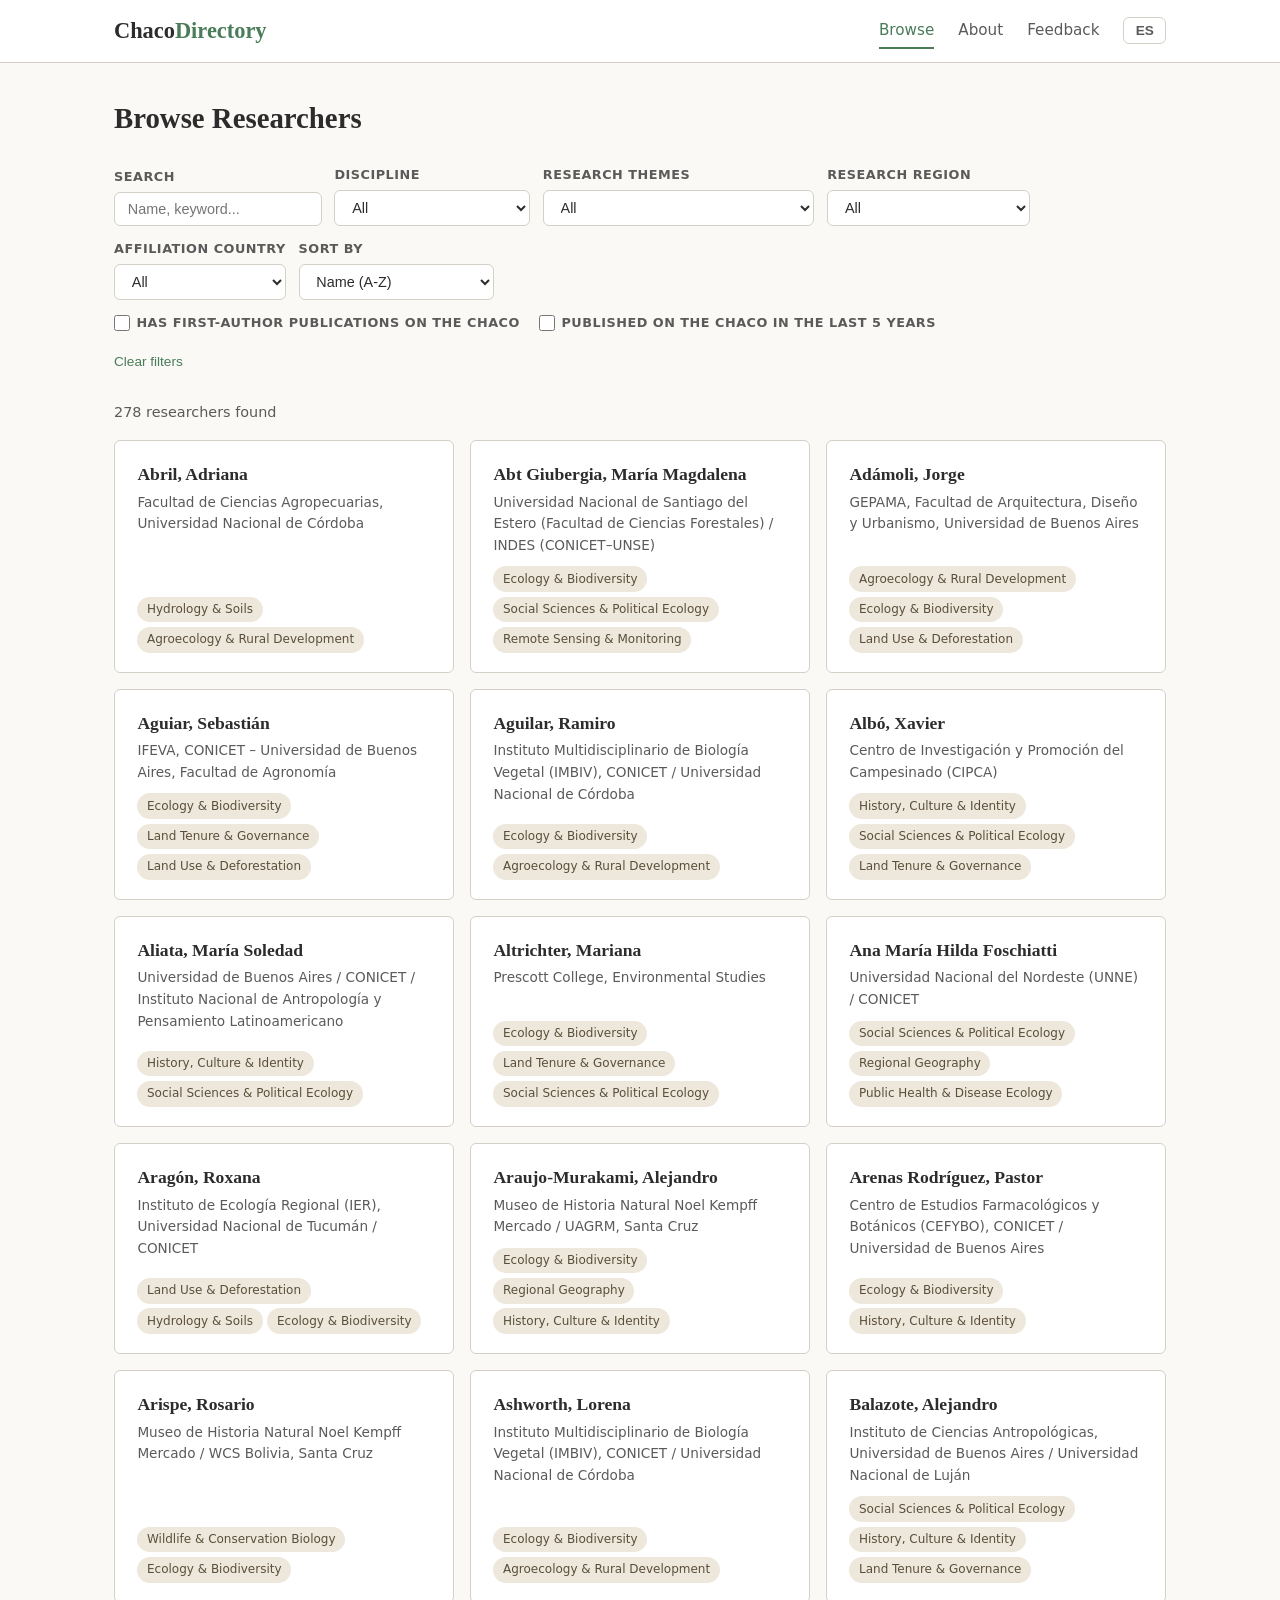
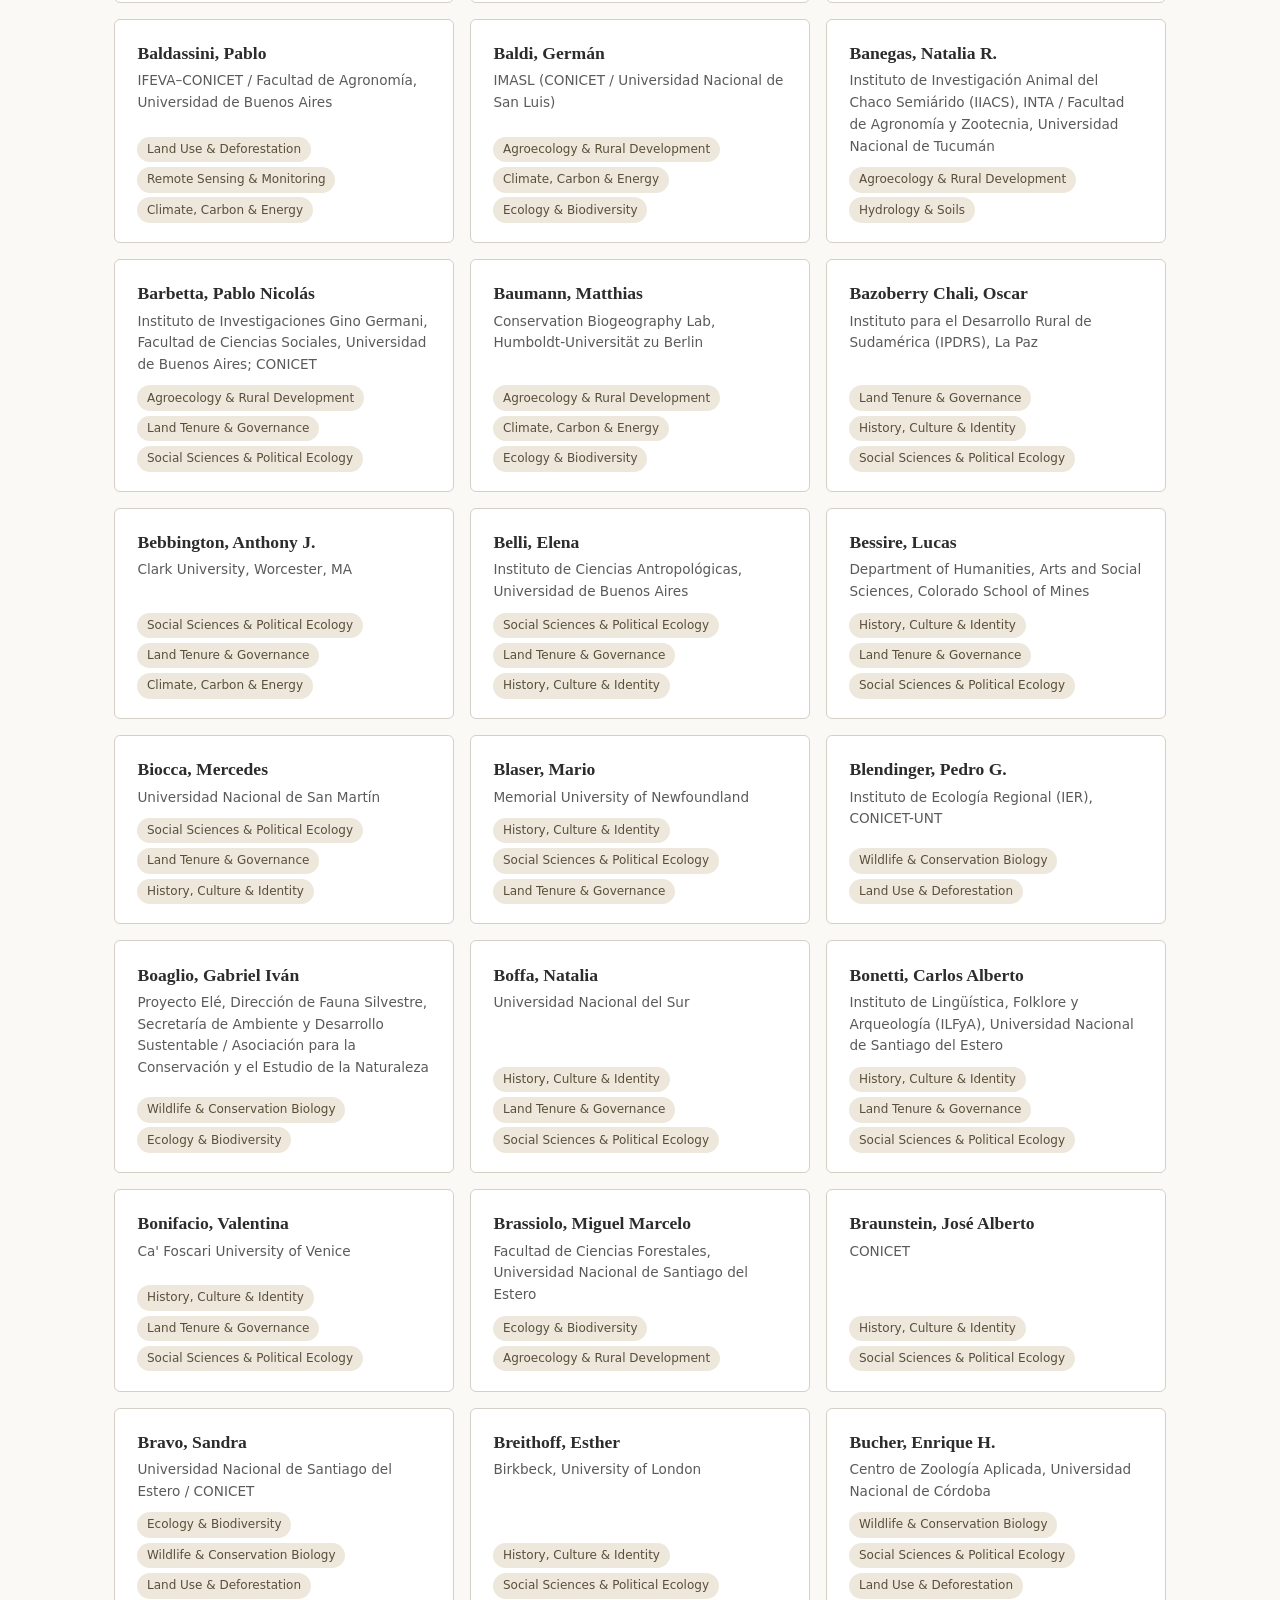
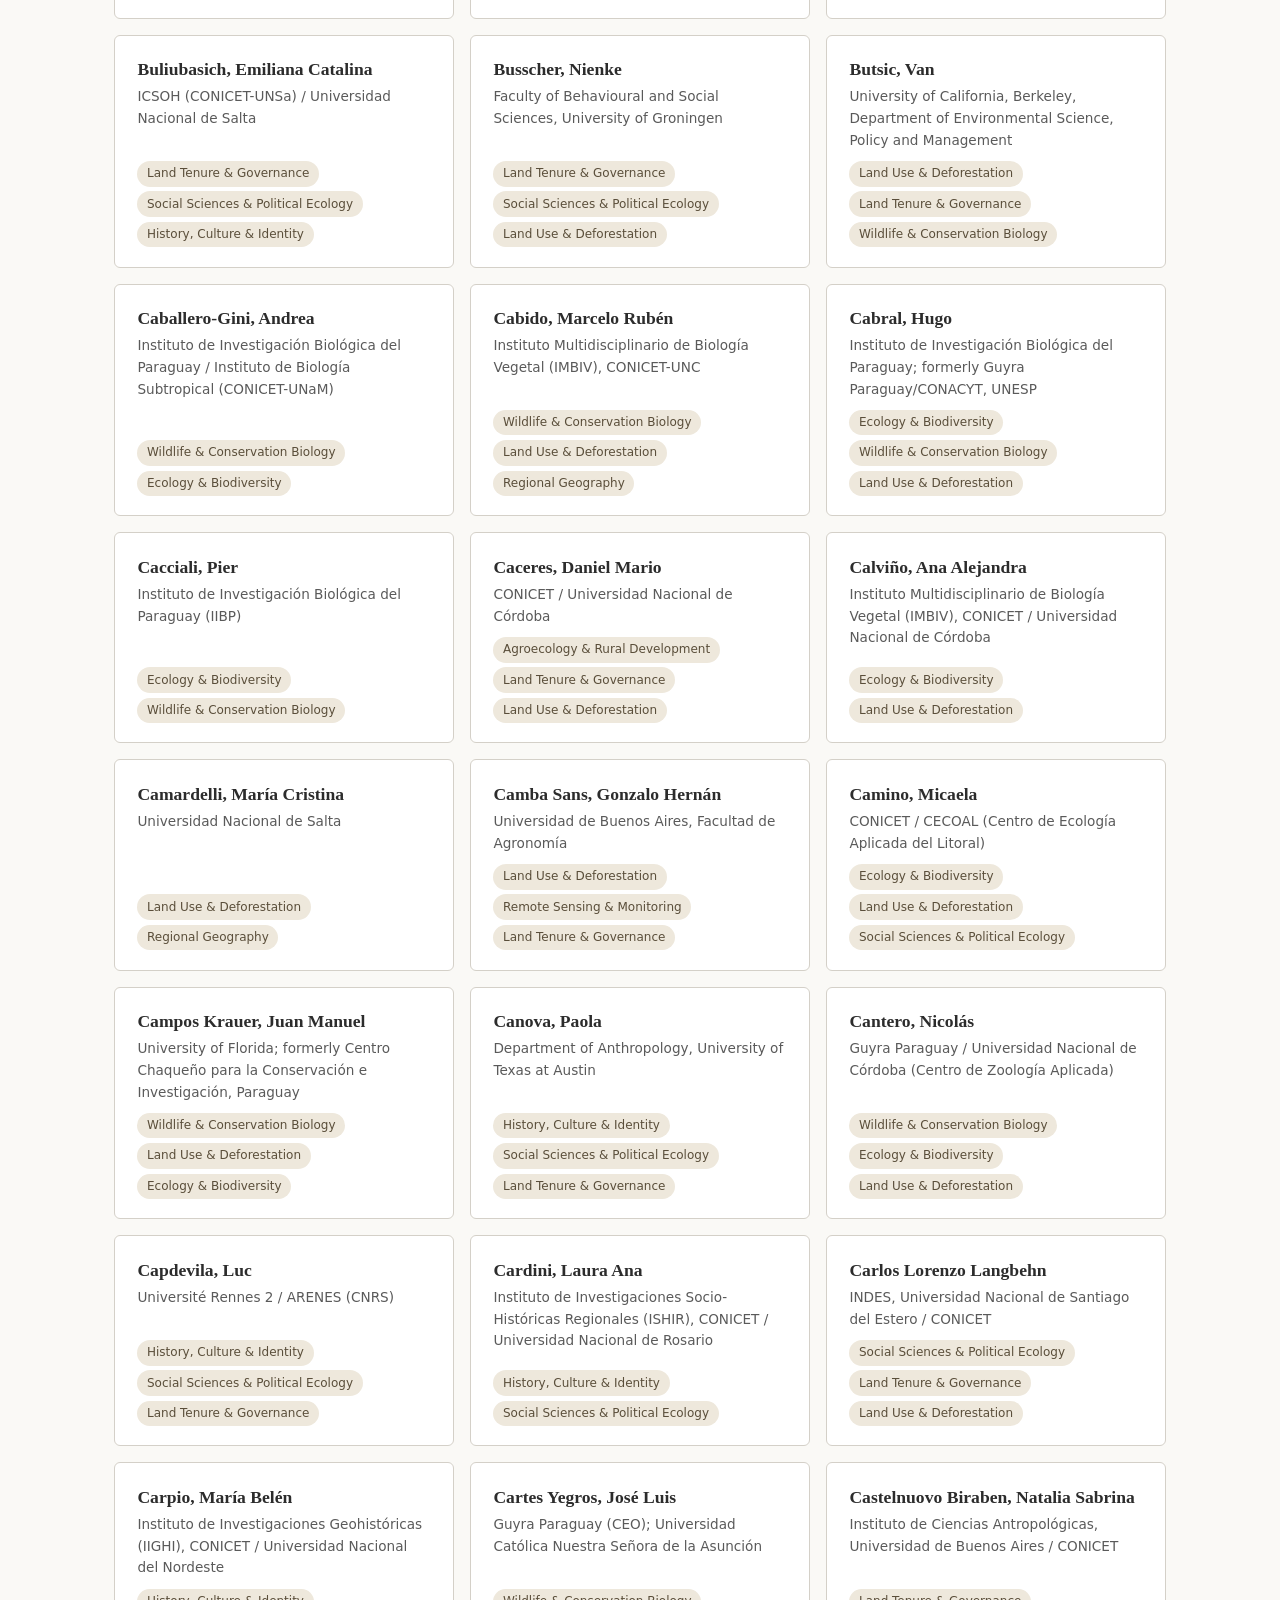
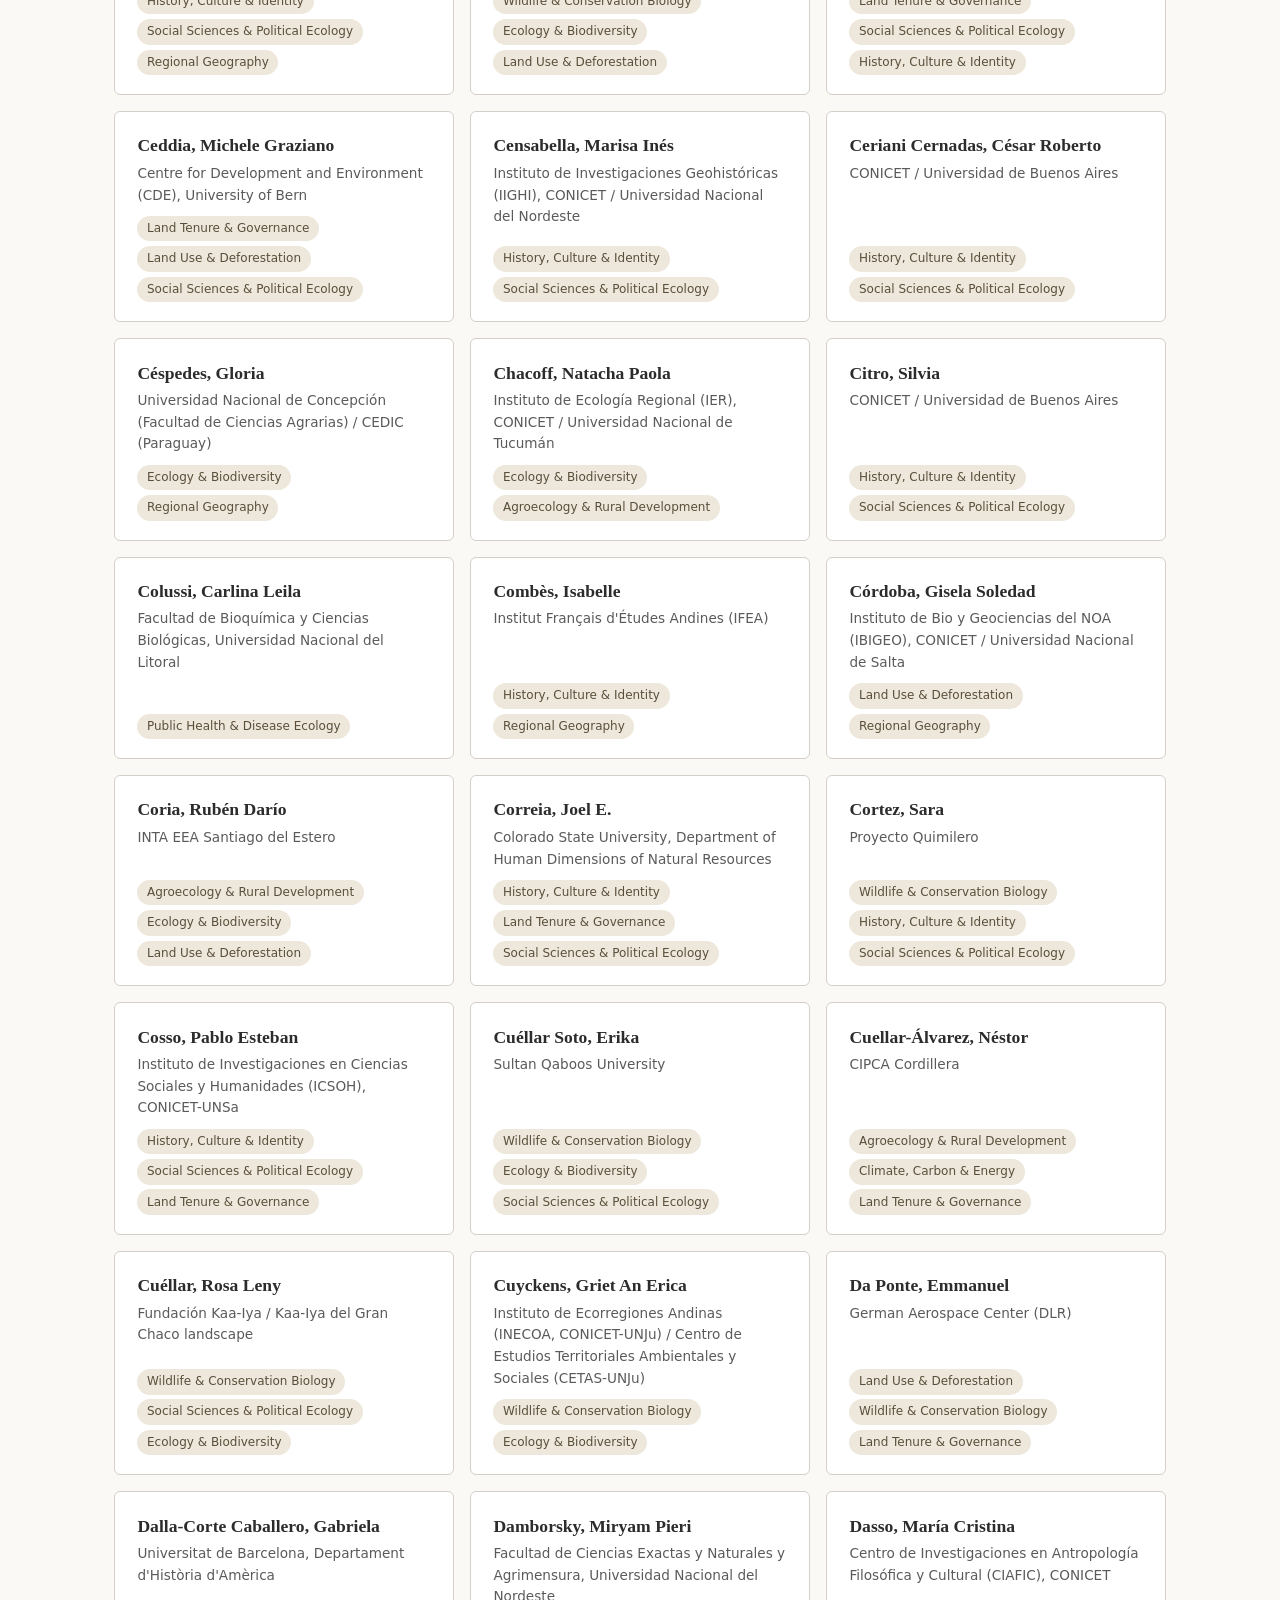
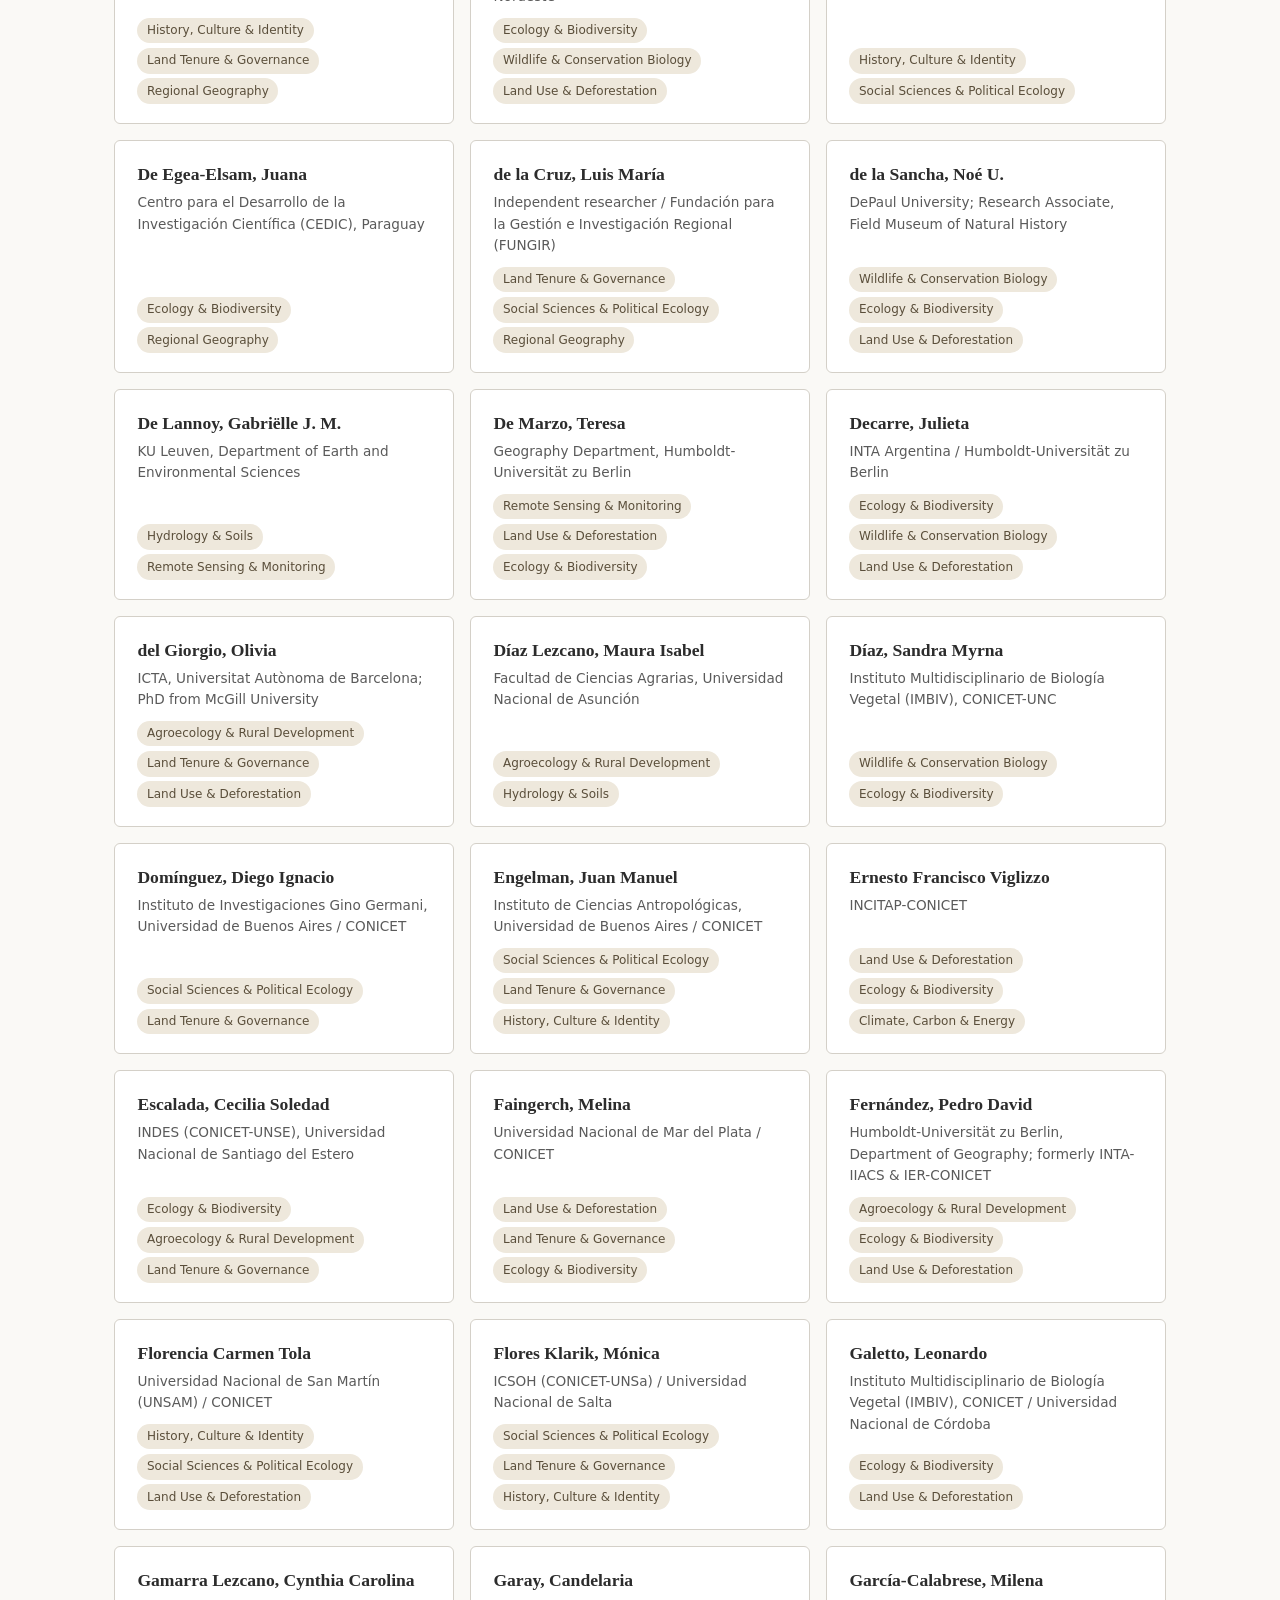
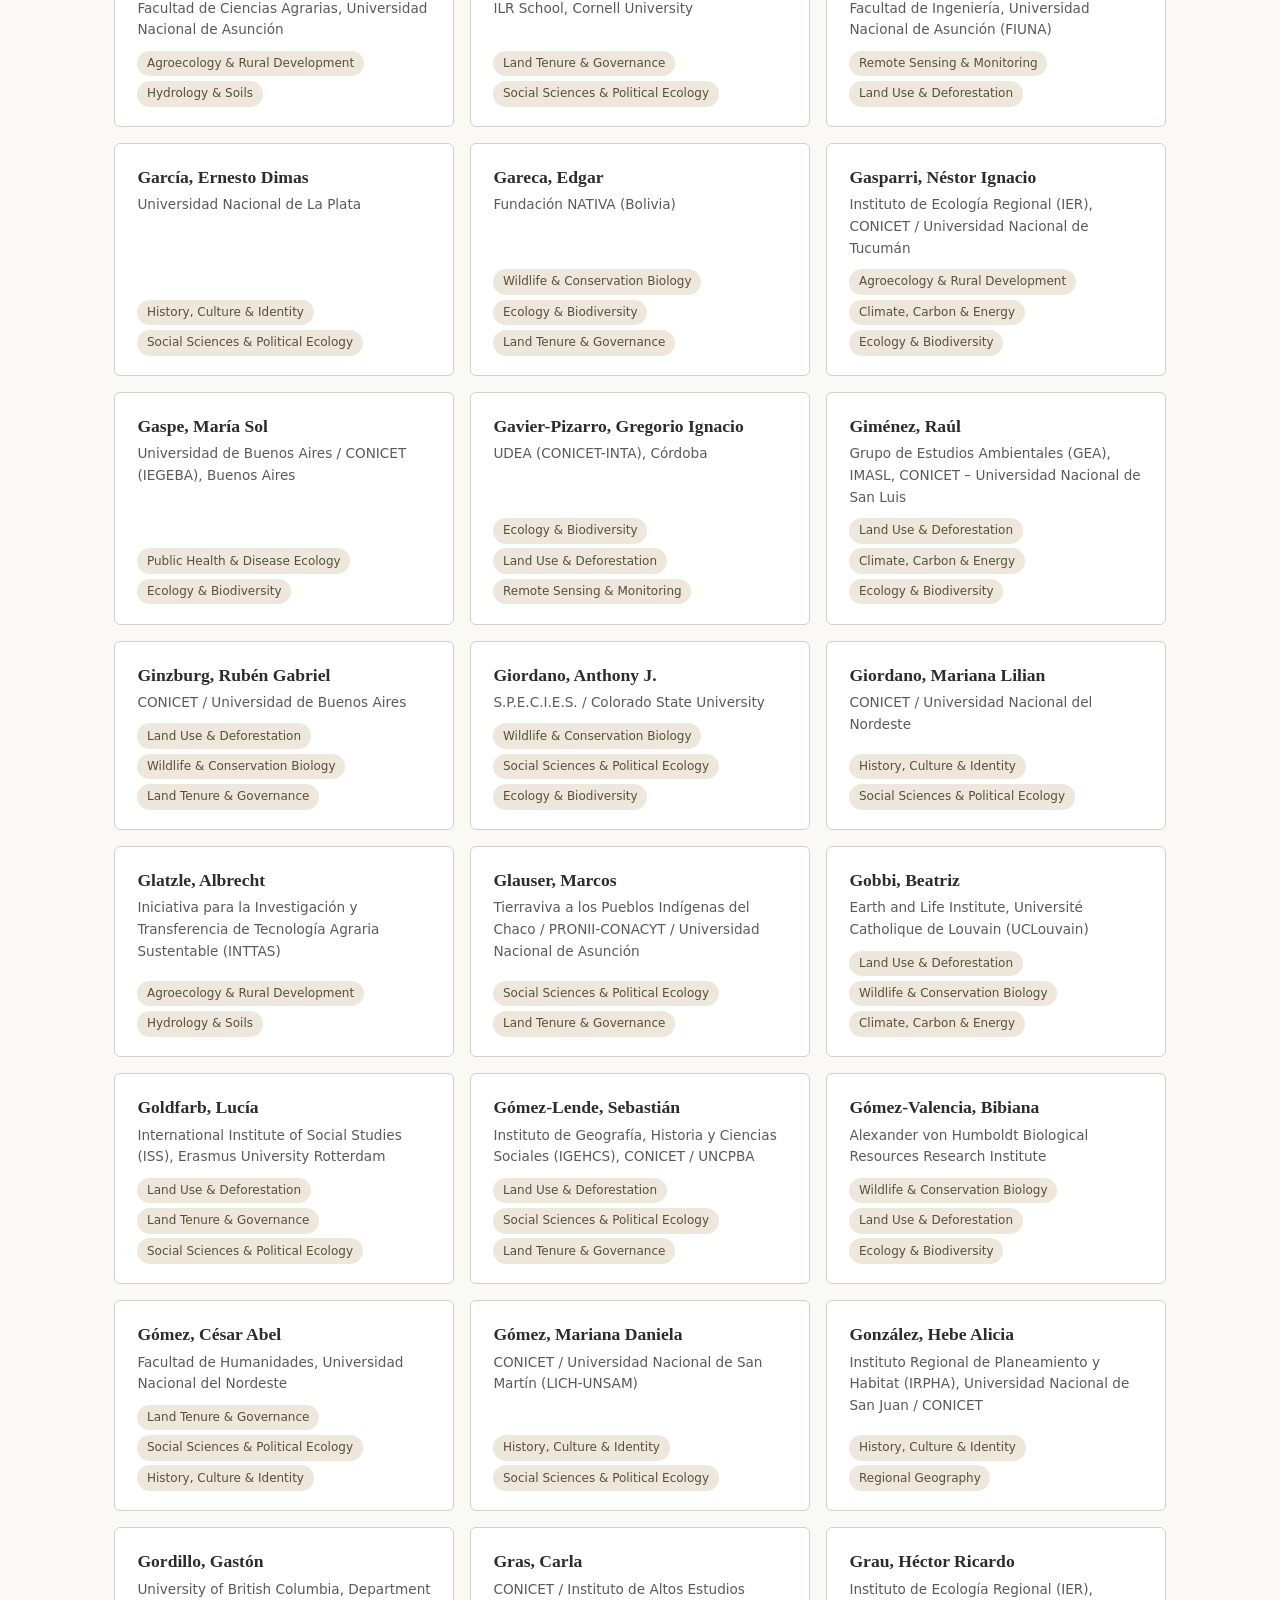
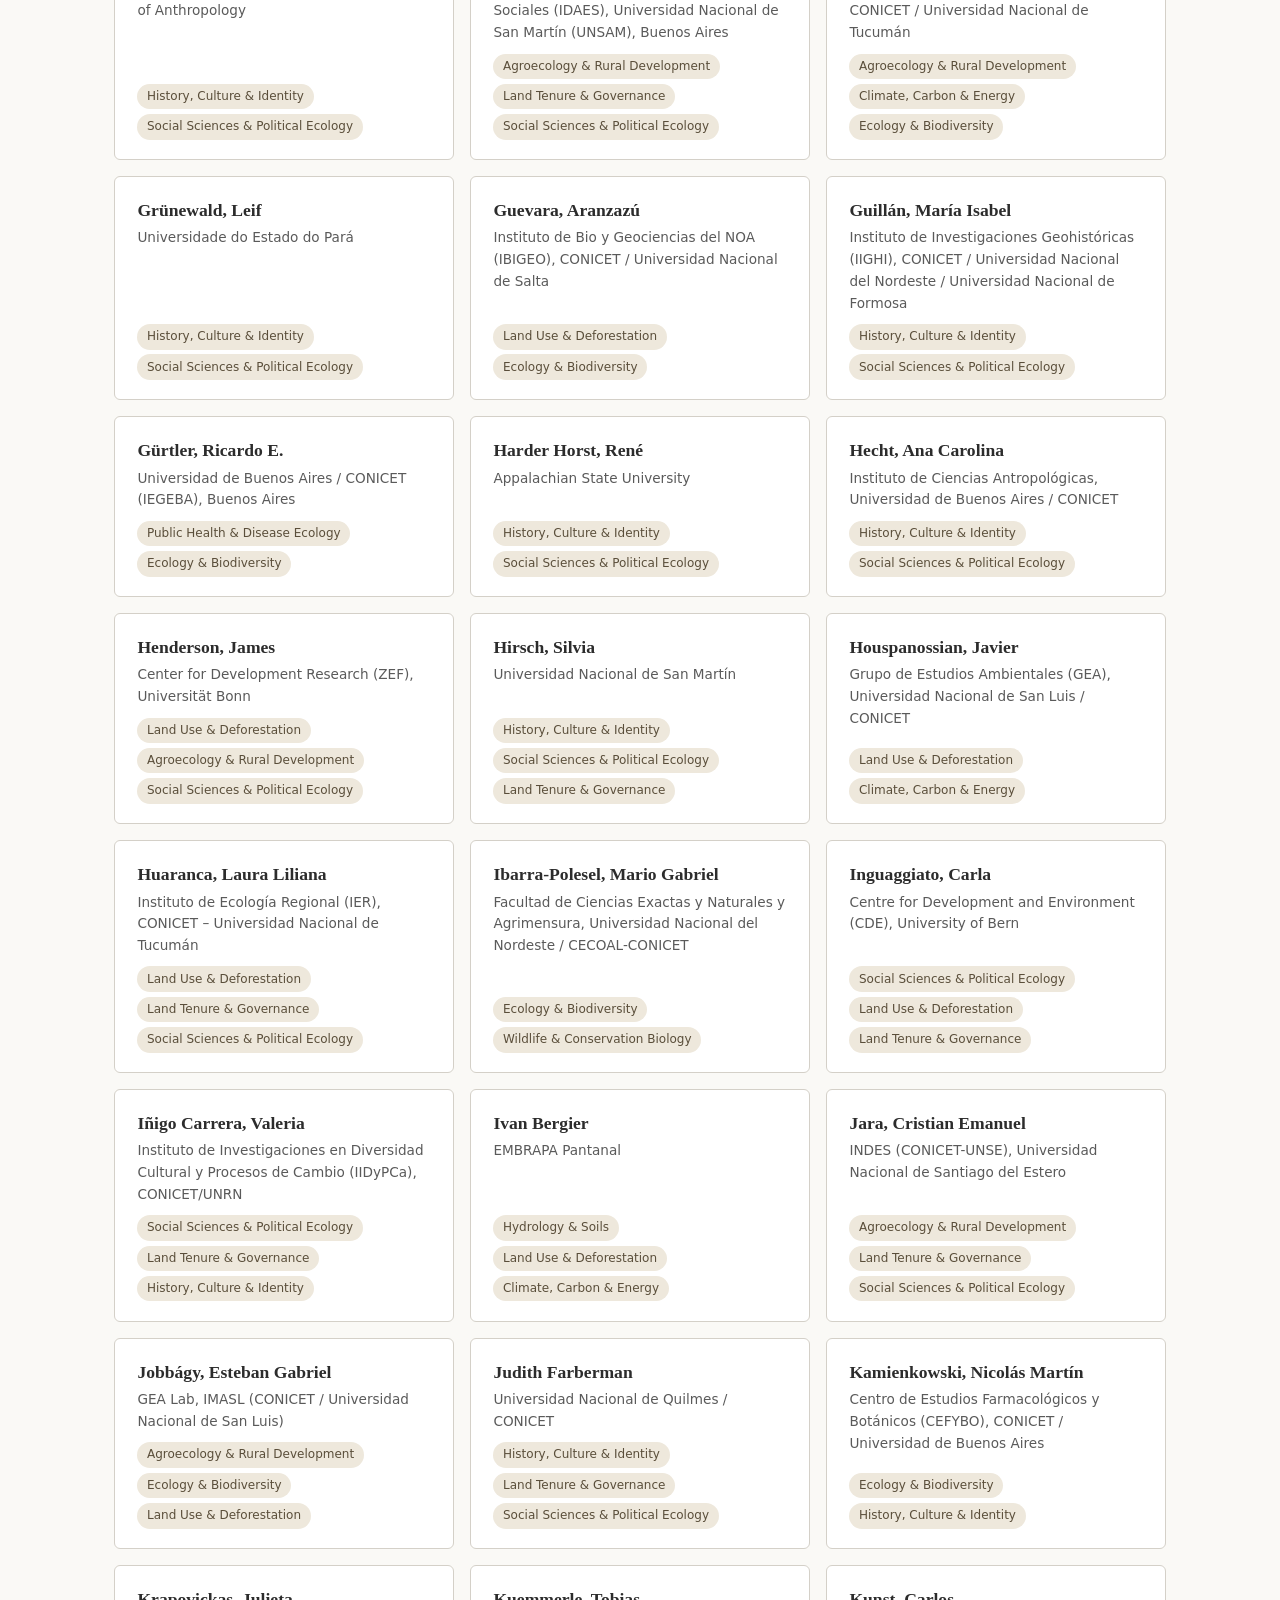
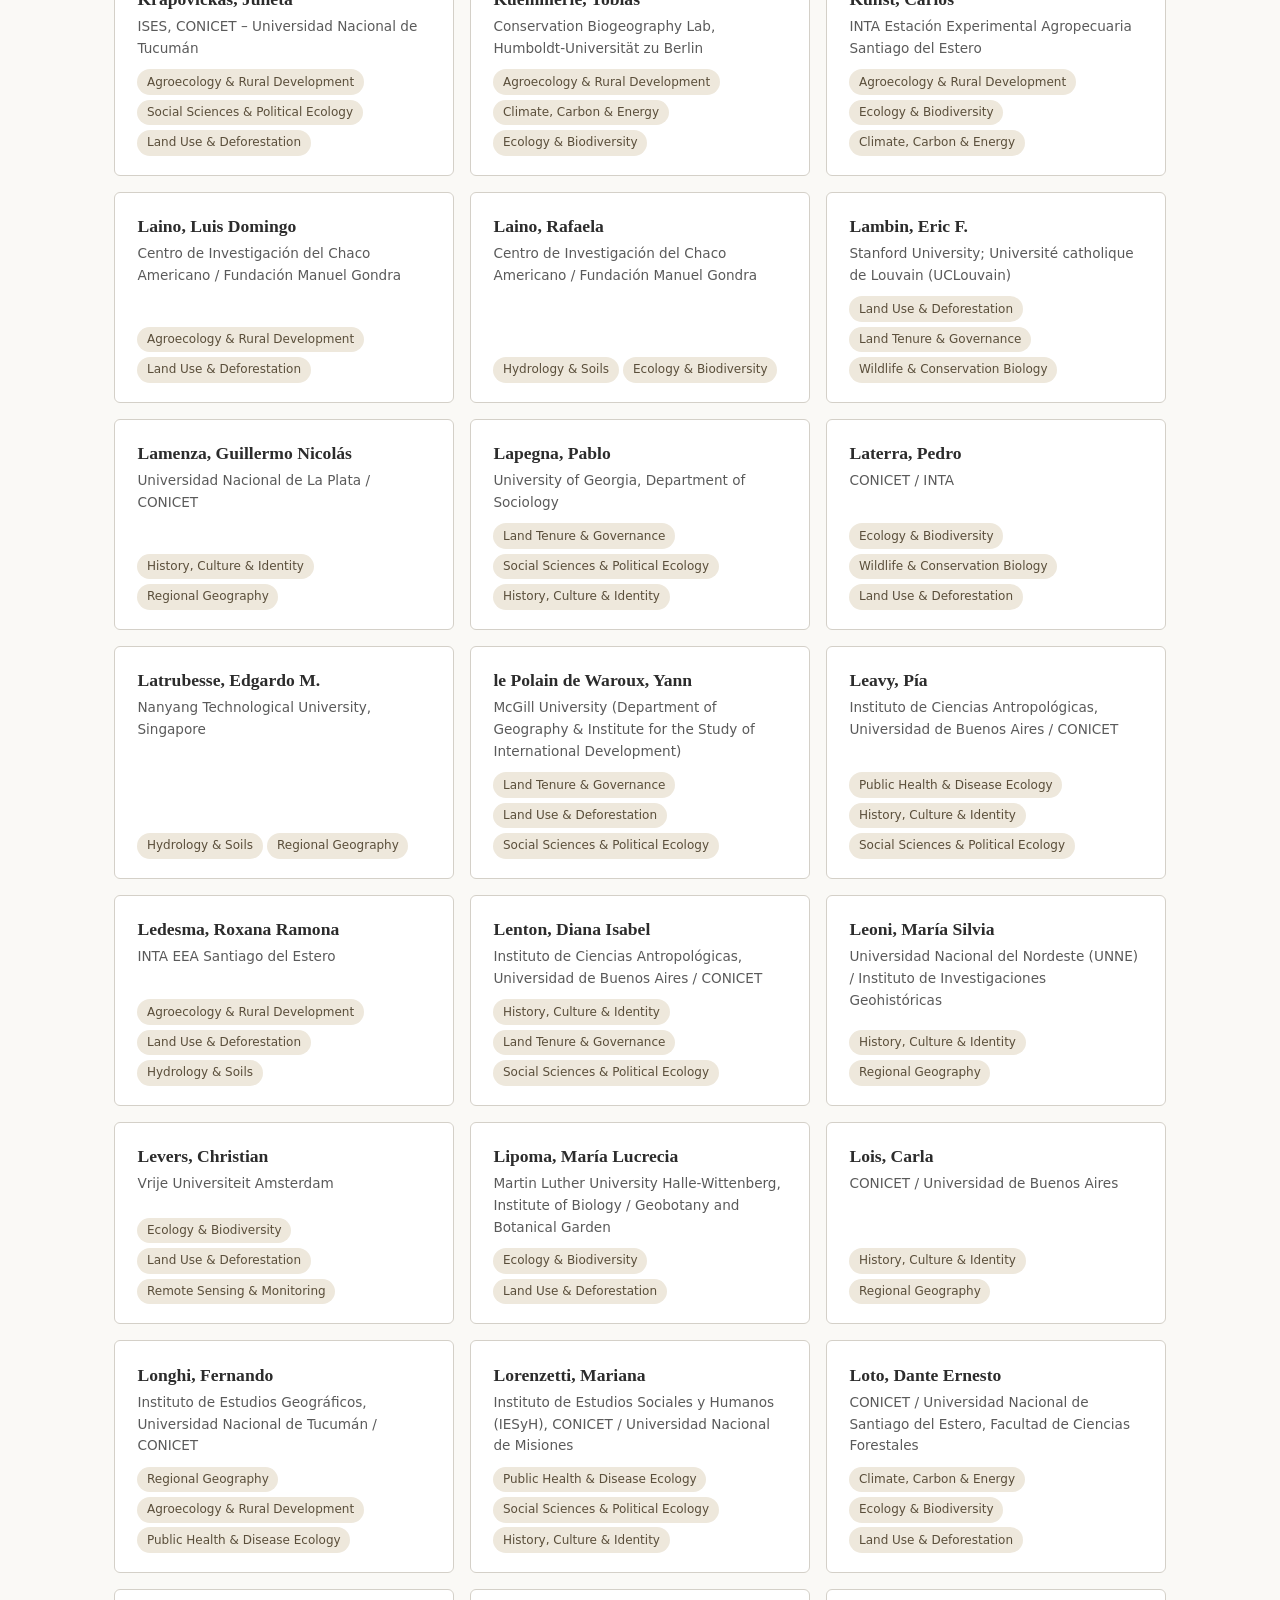
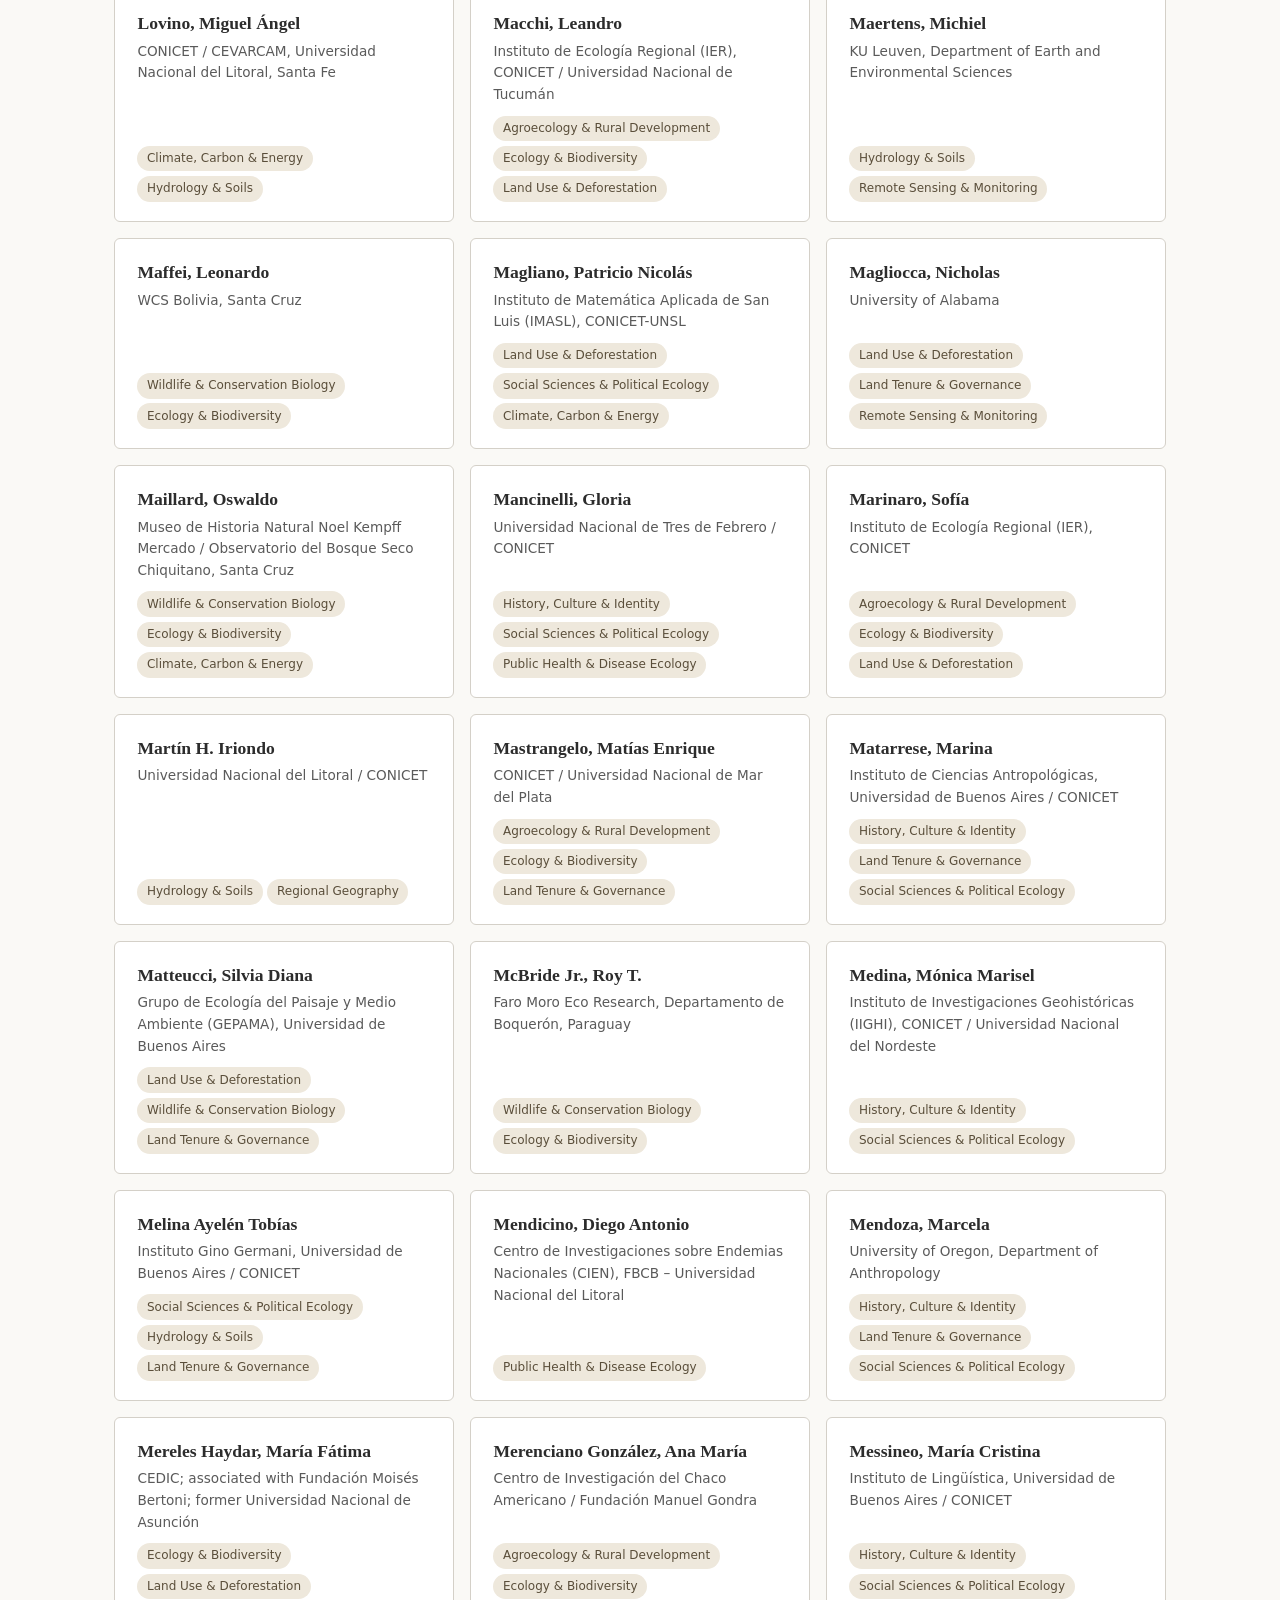
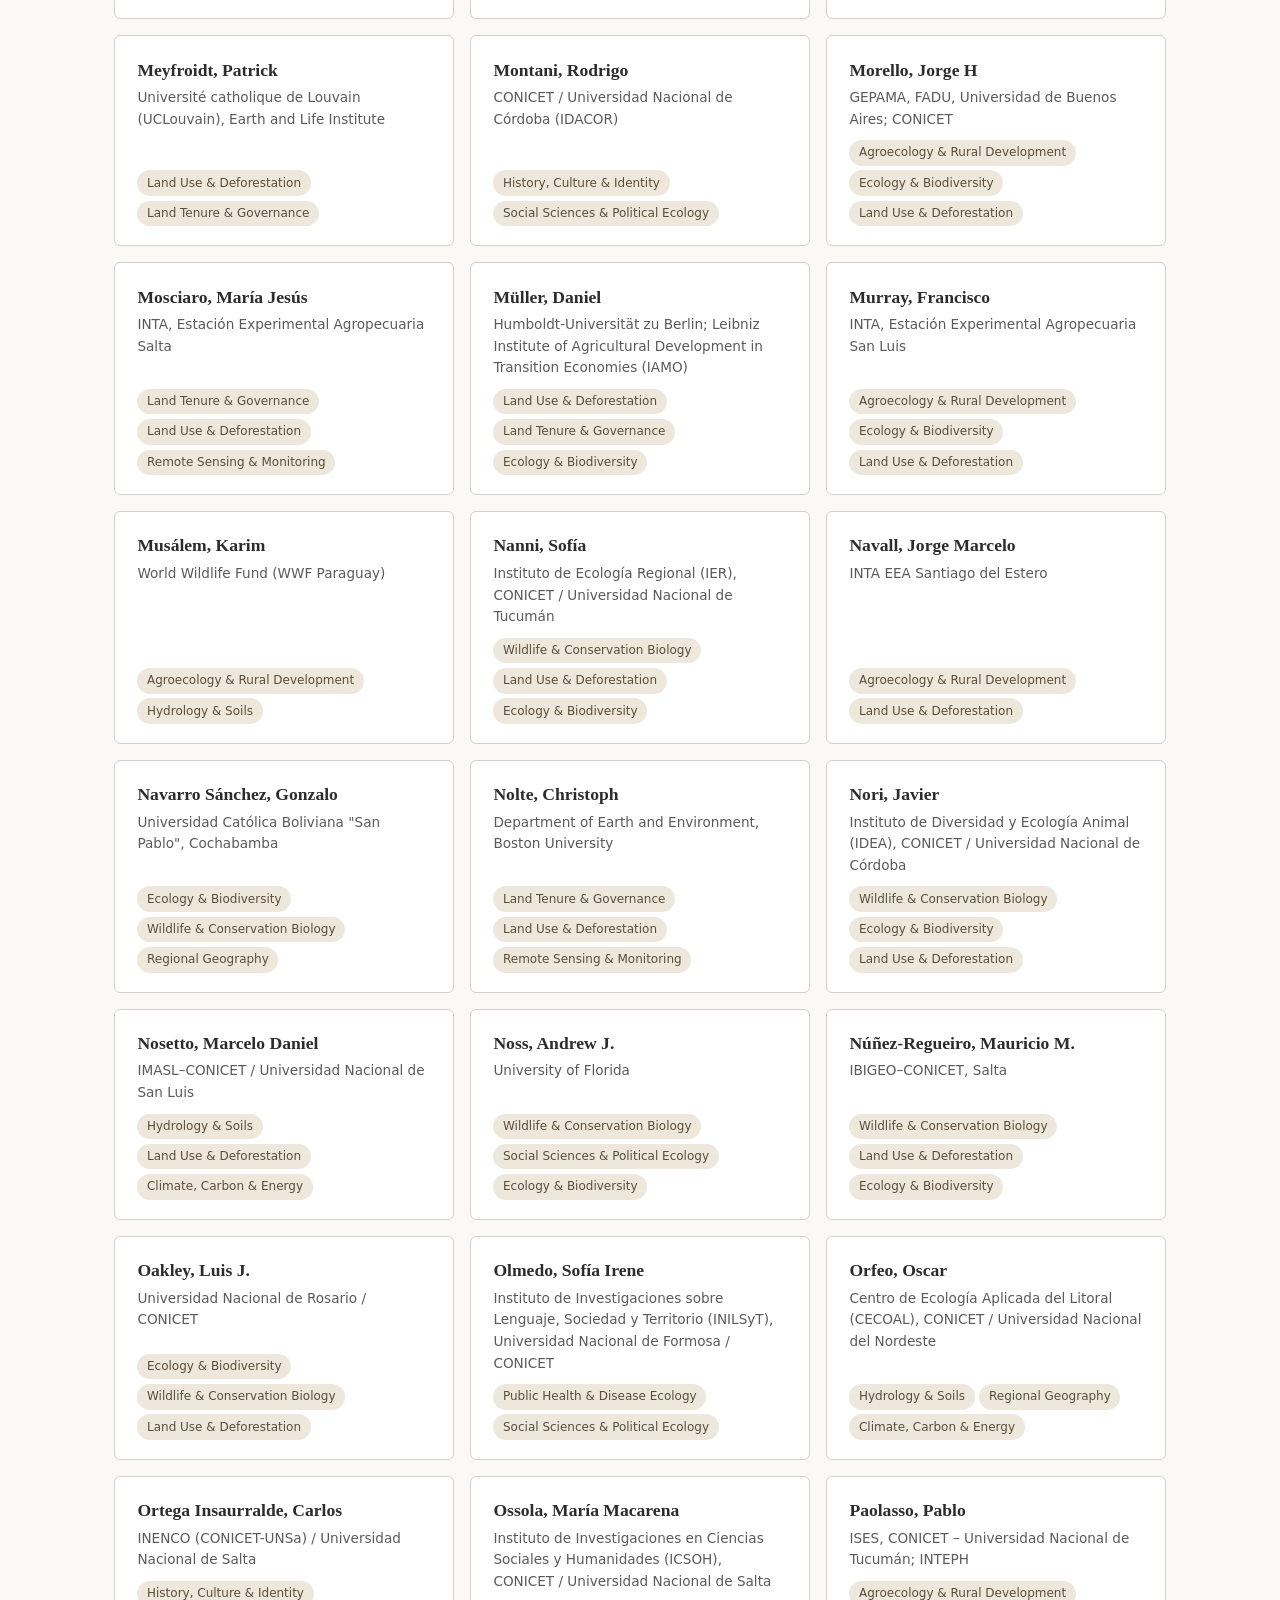
==== site/browse.html @ e44afb0e "Set up ChacoDirectory site and GitHub Pages deployment" ====
<!DOCTYPE html>
<html lang="en">
<head>
  <meta charset="UTF-8">
  <meta name="viewport" content="width=device-width, initial-scale=1.0">
  <title>Browse Researchers — Chaco Researcher Directory</title>
  <link rel="stylesheet" href="css/style.css">
</head>
<body>

  <header class="site-header">
    <div class="header-inner">
      <a href="index.html" class="site-logo">Chaco<span>Directory</span></a>
      <button class="nav-toggle" aria-label="Toggle navigation">&#9776;</button>
      <nav class="main-nav">
        <a href="browse.html" class="active" data-i18n="nav.browse">Browse</a>
        <a href="about.html" data-i18n="nav.about">About</a>
        <a href="submit.html" data-i18n="nav.submit">Feedback</a>
        <button class="lang-toggle">ES</button>
      </nav>
    </div>
  </header>

  <main class="main-content">
    <div class="browse-header">
      <h1 data-i18n="browse.title">Browse Researchers</h1>
    </div>

    <div class="filters" id="filters">
      <div class="filter-group">
        <label>Search</label>
        <div class="search-wrapper">
          <input type="text" id="filter-search" placeholder="Name, keyword..." autocomplete="off">
          <div class="autocomplete-list" id="autocomplete-list" style="display:none;"></div>
        </div>
      </div>
      <div class="filter-group">
        <label data-i18n="browse.filter_discipline">Discipline</label>
        <select id="filter-discipline">
          <option value="" data-i18n="browse.filter_all">All</option>
        </select>
      </div>
      <div class="filter-group">
        <label data-i18n="browse.filter_theme">Research Themes</label>
        <select id="filter-theme">
          <option value="" data-i18n="browse.filter_all">All</option>
        </select>
      </div>
      <div class="filter-group">
        <label data-i18n="browse.filter_geo">Research Region</label>
        <select id="filter-geo">
          <option value="" data-i18n="browse.filter_all">All</option>
        </select>
      </div>
      <div class="filter-group">
        <label data-i18n="browse.filter_affiliation_country">Affiliation Country</label>
        <select id="filter-affiliation-country">
          <option value="" data-i18n="browse.filter_all">All</option>
        </select>
      </div>
      <div class="filter-group">
        <label data-i18n="browse.sort">Sort by</label>
        <select id="sort-by">
          <option value="alpha" data-i18n="browse.sort_alpha">Name (A-Z)</option>
          <option value="recent" data-i18n="browse.sort_recent">Most recent publication</option>
          <option value="pubs" data-i18n="browse.sort_pubs">Number of publications</option>
        </select>
      </div>
      <div class="filter-group filter-checkboxes">
        <label class="checkbox-label">
          <input type="checkbox" id="filter-first-author">
          <span data-i18n="browse.filter_first_author">Has first-author publications on the Chaco</span>
        </label>
        <label class="checkbox-label">
          <input type="checkbox" id="filter-recent">
          <span data-i18n="browse.filter_recent">Published on the Chaco in the last 5 years</span>
        </label>
      </div>
      <button class="clear-filters" id="clear-filters" data-i18n="browse.clear">Clear filters</button>
    </div>

    <div class="results-count" id="results-count"></div>

    <div class="researcher-grid" id="researcher-grid"></div>

    <div class="no-results" id="no-results" style="display:none;">
      <h3 data-i18n="browse.no_results_title">No researchers found</h3>
      <p data-i18n="browse.no_results_text">Try adjusting your search or filters.</p>
    </div>
  </main>

  <footer class="site-footer">
    <p data-i18n="footer.text">Chaco Researcher Directory — A research discovery tool for the Gran Chaco</p>
  </footer>

  <script src="js/i18n.js"></script>
  <script src="js/data.js"></script>
  <script src="js/app.js"></script>
  <script>
    let currentFilters = { search: '', discipline: '', theme: '', geoFocus: '', affiliationCountry: '', firstAuthor: false, recent: false };

    const geoGroupLabels = {
      en: { countries: '── Countries ──', crossborder: '── Cross-border ──', argentina: '── Argentina ──', bolivia: '── Bolivia ──', paraguay: '── Paraguay ──' },
      es: { countries: '── Países ──', crossborder: '── Transfronterizo ──', argentina: '── Argentina ──', bolivia: '── Bolivia ──', paraguay: '── Paraguay ──' }
    };

    async function initBrowse() {
      await ChacoData.load();

      // Populate discipline dropdown
      const discSelect = document.getElementById('filter-discipline');
      const disciplines = new Set();
      ChacoData.getAll().forEach(r => {
        if (r.disciplines) r.disciplines.forEach(d => disciplines.add(d));
      });
      Array.from(disciplines).sort().forEach(d => {
        const opt = document.createElement('option');
        opt.value = d;
        opt.textContent = I18n.tDiscipline(d);
        discSelect.appendChild(opt);
      });

      // Populate theme dropdown from broad themes
      const themeSelect = document.getElementById('filter-theme');
      ChacoData.getAllThemes().forEach(theme => {
        const opt = document.createElement('option');
        opt.value = theme;
        opt.textContent = I18n.tTheme(theme);
        themeSelect.appendChild(opt);
      });

      // Populate geographic focus dropdown
      const geoSelect = document.getElementById('filter-geo');
      const gl = geoGroupLabels[I18n.getLang()] || geoGroupLabels.en;
      const geoGroups = [
        { label: gl.countries, items: ['Argentina', 'Bolivia', 'Brazil', 'Paraguay'] },
        { label: gl.crossborder, items: ['Gran Chaco', 'Dry Chaco', 'Humid Chaco', 'Central Chaco', 'Pilcomayo'] },
        { label: gl.argentina, items: ['Argentine Chaco', 'Argentine Dry Chaco', 'Semi-arid Chaco', 'Chaco province', 'Chaco Salteño', 'Chaco Serrano', 'Córdoba', 'Formosa', 'Jujuy', 'Salta', 'San Luis', 'Santiago del Estero', 'Tucumán'] },
        { label: gl.bolivia, items: ['Bolivian Chaco', 'Kaa-Iya del Gran Chaco'] },
        { label: gl.paraguay, items: ['Paraguayan Dry Chaco', 'Alto Paraguay', 'Boquerón', 'Presidente Hayes'] },
      ];
      geoGroups.forEach(group => {
        const sep = document.createElement('option');
        sep.disabled = true;
        sep.textContent = group.label;
        geoSelect.appendChild(sep);
        group.items.forEach(item => {
          const opt = document.createElement('option');
          opt.value = item;
          opt.textContent = I18n.tGeo(item);
          geoSelect.appendChild(opt);
        });
      });

      // Populate affiliation country dropdown from actual dataset countries
      const affSelect = document.getElementById('filter-affiliation-country');
      const preferredAffCountries = [
        'Argentina', 'Bolivia', 'Brazil', 'Paraguay',
        'Belgium', 'Canada', 'France', 'Germany', 'Italy',
        'Netherlands', 'Norway', 'Oman', 'Spain', 'Switzerland', 'United States'
      ];
      const dataCountries = new Set(
        ChacoData.getAll()
          .map(r => (r.country || '').trim())
          .filter(Boolean)
      );
      const affCountries = [
        ...preferredAffCountries.filter(c => dataCountries.has(c)),
        ...Array.from(dataCountries)
          .filter(c => !preferredAffCountries.includes(c))
          .sort((a, b) => a.localeCompare(b))
      ];
      affCountries.forEach(c => {
        const opt = document.createElement('option');
        opt.value = c;
        opt.textContent = I18n.tCountry(c);
        affSelect.appendChild(opt);
      });

      // Check URL params
      const params = new URLSearchParams(window.location.search);
      if (params.get('search')) {
        currentFilters.search = params.get('search');
        document.getElementById('filter-search').value = currentFilters.search;
      }
      if (params.get('theme')) {
        currentFilters.theme = params.get('theme');
        document.getElementById('filter-theme').value = currentFilters.theme;
      }
      if (params.get('geo')) {
        currentFilters.geoFocus = params.get('geo');
        document.getElementById('filter-geo').value = currentFilters.geoFocus;
      }
      if (params.get('affCountry')) {
        currentFilters.affiliationCountry = params.get('affCountry');
        document.getElementById('filter-affiliation-country').value = currentFilters.affiliationCountry;
      }

      renderResults();
      I18n.applyToDOM();
    }

    function renderResults() {
      let results = ChacoData.filter(currentFilters);

      // Discipline filter
      if (currentFilters.discipline) {
        const disc = currentFilters.discipline;
        results = results.filter(r => r.disciplines && r.disciplines.includes(disc));
      }

      // Checkbox filters (applied after main filters)
      if (currentFilters.firstAuthor) {
        results = results.filter(r =>
          r.publications && r.publications.some(p => p.is_first_author)
        );
      }
      if (currentFilters.recent) {
        const cutoff = new Date().getFullYear() - 5;
        results = results.filter(r =>
          r.publications && r.publications.some(p => parseInt(p.year) >= cutoff)
        );
      }

      const sortBy = document.getElementById('sort-by').value;

      // Sort results
      if (sortBy === 'alpha') {
        results.sort((a, b) => a.name.localeCompare(b.name));
      } else if (sortBy === 'recent') {
        results.sort((a, b) => {
          const maxYear = r => Math.max(...r.publications.map(p => parseInt(p.year) || 0));
          return maxYear(b) - maxYear(a);
        });
      } else if (sortBy === 'pubs') {
        results.sort((a, b) => b.publications.length - a.publications.length);
      }

      const grid = document.getElementById('researcher-grid');
      const noResults = document.getElementById('no-results');
      const countEl = document.getElementById('results-count');

      grid.innerHTML = '';

      if (results.length === 0) {
        noResults.style.display = 'block';
        countEl.textContent = '';
      } else {
        noResults.style.display = 'none';
        countEl.textContent = I18n.t('browse.results').replace('{n}', results.length);
        results.forEach(r => {
          grid.appendChild(createResearcherCard(r));
        });
      }
    }

    function renderPage() {
      I18n.applyToDOM();
      // Re-translate discipline dropdown
      const discSelect = document.getElementById('filter-discipline');
      Array.from(discSelect.options).forEach(opt => {
        if (opt.value) opt.textContent = I18n.tDiscipline(opt.value);
      });
      // Re-translate theme dropdown
      const themeSelect = document.getElementById('filter-theme');
      Array.from(themeSelect.options).forEach(opt => {
        if (opt.value) opt.textContent = I18n.tTheme(opt.value);
      });
      // Re-translate geo dropdown (items and group labels)
      const geoSelect = document.getElementById('filter-geo');
      const glr = (geoGroupLabels[I18n.getLang()] || geoGroupLabels.en);
      const groupLabelMap = { '── Countries ──': glr.countries, '── Países ──': glr.countries, '── Cross-border ──': glr.crossborder, '── Transfronterizo ──': glr.crossborder, '── Argentina ──': glr.argentina, '── Bolivia ──': glr.bolivia, '── Paraguay ──': glr.paraguay };
      Array.from(geoSelect.options).forEach(opt => {
        if (opt.disabled && groupLabelMap[opt.textContent]) {
          opt.textContent = groupLabelMap[opt.textContent];
        } else if (opt.value) {
          opt.textContent = I18n.tGeo(opt.value);
        }
      });
      // Re-translate affiliation country dropdown
      const affSelect = document.getElementById('filter-affiliation-country');
      Array.from(affSelect.options).forEach(opt => {
        if (opt.value) opt.textContent = I18n.tCountry(opt.value);
      });
      // Re-translate sort dropdown
      const sortSelect = document.getElementById('sort-by');
      Array.from(sortSelect.options).forEach(opt => {
        const key = opt.getAttribute('data-i18n');
        if (key) opt.textContent = I18n.t(key);
      });
      renderResults();
    }

    // Autocomplete
    const searchInput = document.getElementById('filter-search');
    const acList = document.getElementById('autocomplete-list');
    let acIndex = -1;

    function updateAutocomplete(query) {
      acList.innerHTML = '';
      acIndex = -1;
      if (!query || query.length < 2) {
        acList.style.display = 'none';
        return;
      }
      const q = ChacoData.normalizeText(query);
      const all = ChacoData.getAll();
      const suggestions = [];
      const seen = new Set();
      const typeRank = { region: 0, keyword: 1, name: 2 };

      function matchScore(value) {
        const normalized = ChacoData.normalizeText(value);
        if (normalized === q) return 0;
        if (normalized.startsWith(q)) return 1;
        if (normalized.includes(q)) return 2;
        return 99;
      }

      function pushSuggestion({ text, display, type, dedupeKey }) {
        const key = dedupeKey || ChacoData.normalizeText(display || text);
        if (seen.has(key)) return;
        const score = Math.min(matchScore(text), matchScore(display || text));
        if (score === 99) return;
        seen.add(key);
        suggestions.push({ text, display, type, score });
      }

      // Match researcher names
      all.forEach(r => {
        if (ChacoData.normalizeText(r.name).includes(q)) {
          pushSuggestion({ text: r.name, type: 'name', dedupeKey: r.name });
        }
      });

      // Match keywords (search both EN and translated values)
      all.forEach(r => {
        const kws = [].concat(r.keywords || [], r.tags_from_seed || []);
        kws.forEach(k => {
          const translated = I18n.tKeyword(k);
          pushSuggestion({ text: k, display: translated, type: 'keyword' });
        });
      });

      // Match geographic focus (search both EN and translated values)
      all.forEach(r => {
        (r.geographical_focus || []).forEach(g => {
          const translated = I18n.tGeo(g);
          pushSuggestion({ text: g, display: translated, type: 'region' });
        });
      });

      suggestions.sort((a, b) =>
        a.score - b.score
        || typeRank[a.type] - typeRank[b.type]
        || (a.display || a.text).localeCompare(b.display || b.text)
      );

      const limited = suggestions.slice(0, 10);
      if (limited.length === 0) {
        acList.style.display = 'none';
        return;
      }
      limited.forEach(s => {
        const div = document.createElement('div');
        div.className = 'autocomplete-item';
        const displayText = s.display || s.text;
        const label = s.type === 'keyword' ? ` (${I18n.getLang() === 'es' ? 'palabra clave' : 'keyword'})` : s.type === 'region' ? ` (${I18n.getLang() === 'es' ? 'región' : 'region'})` : '';
        div.innerHTML = escapeHtml(displayText) + (label ? `<span style="color:var(--color-text-light);font-size:0.8em">${label}</span>` : '');
        div.dataset.value = displayText;
        div.addEventListener('mousedown', (e) => {
          e.preventDefault();
          searchInput.value = displayText;
          currentFilters.search = displayText;
          acList.style.display = 'none';
          renderResults();
        });
        acList.appendChild(div);
      });
      acList.style.display = 'block';
    }

    searchInput.addEventListener('keydown', (e) => {
      const items = acList.querySelectorAll('.autocomplete-item');
      if (e.key === 'ArrowDown') {
        e.preventDefault();
        acIndex = Math.min(acIndex + 1, items.length - 1);
        items.forEach((el, i) => el.classList.toggle('active', i === acIndex));
      } else if (e.key === 'ArrowUp') {
        e.preventDefault();
        acIndex = Math.max(acIndex - 1, 0);
        items.forEach((el, i) => el.classList.toggle('active', i === acIndex));
      } else if (e.key === 'Enter' && acIndex >= 0 && items[acIndex]) {
        e.preventDefault();
        const displayVal = items[acIndex].dataset.value || items[acIndex].textContent;
        searchInput.value = displayVal;
        currentFilters.search = displayVal;
        acList.style.display = 'none';
        renderResults();
      }
    });

    searchInput.addEventListener('blur', () => {
      setTimeout(() => { acList.style.display = 'none'; }, 150);
    });

    // Filter event listeners
    searchInput.addEventListener('input', (e) => {
      currentFilters.search = e.target.value;
      updateAutocomplete(e.target.value);
      renderResults();
    });
    document.getElementById('filter-discipline').addEventListener('change', (e) => {
      currentFilters.discipline = e.target.value;
      renderResults();
    });
    document.getElementById('filter-theme').addEventListener('change', (e) => {
      currentFilters.theme = e.target.value;
      renderResults();
    });
    document.getElementById('filter-geo').addEventListener('change', (e) => {
      currentFilters.geoFocus = e.target.value;
      renderResults();
    });
    document.getElementById('filter-affiliation-country').addEventListener('change', (e) => {
      currentFilters.affiliationCountry = e.target.value;
      renderResults();
    });
    document.getElementById('sort-by').addEventListener('change', () => {
      renderResults();
    });
    document.getElementById('filter-first-author').addEventListener('change', (e) => {
      currentFilters.firstAuthor = e.target.checked;
      renderResults();
    });
    document.getElementById('filter-recent').addEventListener('change', (e) => {
      currentFilters.recent = e.target.checked;
      renderResults();
    });
    document.getElementById('clear-filters').addEventListener('click', () => {
      currentFilters = { search: '', discipline: '', theme: '', geoFocus: '', affiliationCountry: '', firstAuthor: false, recent: false };
      document.getElementById('filter-search').value = '';
      document.getElementById('filter-discipline').value = '';
      document.getElementById('filter-theme').value = '';
      document.getElementById('filter-geo').value = '';
      document.getElementById('filter-affiliation-country').value = '';
      document.getElementById('filter-first-author').checked = false;
      document.getElementById('filter-recent').checked = false;
      renderResults();
    });

    initBrowse();
  </script>
</body>
</html>
---- site/css/style.css ----
/* ===== Chaco Researcher Directory Styles ===== */

:root {
  --color-bg: #faf9f6;
  --color-text: #2c2c2c;
  --color-text-light: #5a5a5a;
  --color-accent: #4a7c59;
  --color-accent-dark: #3a6147;
  --color-accent-light: #e8f0eb;
  --color-border: #d4d0c8;
  --color-card-bg: #ffffff;
  --color-tag-bg: #eee8dc;
  --color-tag-text: #5a4e3a;
  --font-body: 'Segoe UI', system-ui, -apple-system, sans-serif;
  --font-heading: Georgia, 'Times New Roman', serif;
  --max-width: 1100px;
  --radius: 6px;
}

*, *::before, *::after {
  box-sizing: border-box;
  margin: 0;
  padding: 0;
}

html {
  scroll-behavior: smooth;
}

body {
  font-family: var(--font-body);
  color: var(--color-text);
  background: var(--color-bg);
  line-height: 1.6;
  min-height: 100vh;
  display: flex;
  flex-direction: column;
}

a {
  color: var(--color-accent);
  text-decoration: none;
}
a:hover {
  text-decoration: underline;
  color: var(--color-accent-dark);
}

/* ===== Header / Nav ===== */

.site-header {
  background: var(--color-card-bg);
  border-bottom: 1px solid var(--color-border);
  position: sticky;
  top: 0;
  z-index: 100;
}

.header-inner {
  max-width: var(--max-width);
  margin: 0 auto;
  padding: 0.8rem 1.5rem;
  display: flex;
  align-items: center;
  justify-content: space-between;
  gap: 1rem;
}

.site-logo {
  font-family: var(--font-heading);
  font-size: 1.4rem;
  font-weight: 700;
  color: var(--color-text);
  text-decoration: none;
  white-space: nowrap;
}
.site-logo:hover {
  text-decoration: none;
  color: var(--color-accent);
}
.site-logo span {
  color: var(--color-accent);
}

.main-nav {
  display: flex;
  align-items: center;
  gap: 1.5rem;
}

.main-nav a {
  color: var(--color-text-light);
  font-size: 0.95rem;
  font-weight: 500;
  padding: 0.3rem 0;
  border-bottom: 2px solid transparent;
  transition: color 0.2s, border-color 0.2s;
}
.main-nav a:hover,
.main-nav a.active {
  color: var(--color-accent);
  border-bottom-color: var(--color-accent);
  text-decoration: none;
}

.lang-toggle {
  font-size: 0.85rem;
  font-weight: 600;
  padding: 0.3rem 0.7rem;
  border: 1px solid var(--color-border);
  border-radius: var(--radius);
  cursor: pointer;
  background: transparent;
  color: var(--color-text-light);
  transition: background 0.2s;
}
.lang-toggle:hover {
  background: var(--color-accent-light);
}

/* Mobile nav */
.nav-toggle {
  display: none;
  background: none;
  border: none;
  font-size: 1.5rem;
  cursor: pointer;
  color: var(--color-text);
}

@media (max-width: 700px) {
  .nav-toggle {
    display: block;
  }
  .main-nav {
    display: none;
    position: absolute;
    top: 100%;
    left: 0;
    right: 0;
    background: var(--color-card-bg);
    flex-direction: column;
    padding: 1rem 1.5rem;
    border-bottom: 1px solid var(--color-border);
    gap: 0.8rem;
  }
  .main-nav.open {
    display: flex;
  }
}

/* ===== Main content ===== */

.main-content {
  flex: 1;
  max-width: var(--max-width);
  margin: 0 auto;
  padding: 2rem 1.5rem;
  width: 100%;
}

/* ===== Hero (home page) ===== */

.hero {
  text-align: center;
  padding: 2rem 0 2.5rem;
}

.hero h1 {
  font-family: var(--font-heading);
  font-size: 2.2rem;
  margin-bottom: 0.6rem;
  color: var(--color-text);
}

.hero p {
  font-size: 1.1rem;
  color: var(--color-text-light);
  max-width: 650px;
  margin: 0 auto;
}

/* ===== Search box ===== */

.search-box {
  max-width: 550px;
  margin: 1.5rem auto;
  position: relative;
}

.search-box input {
  width: 100%;
  padding: 0.8rem 1rem 0.8rem 2.8rem;
  font-size: 1rem;
  border: 1px solid var(--color-border);
  border-radius: var(--radius);
  background: var(--color-card-bg);
  color: var(--color-text);
  outline: none;
  transition: border-color 0.2s;
}

.search-box input:focus {
  border-color: var(--color-accent);
}

.search-box .search-icon {
  position: absolute;
  left: 0.9rem;
  top: 50%;
  transform: translateY(-50%);
  color: var(--color-text-light);
  font-size: 1.1rem;
  pointer-events: none;
}

/* ===== Featured researcher ===== */

.featured-section {
  margin: 1rem 0 2.5rem;
}

.featured-section h2 {
  font-family: var(--font-heading);
  font-size: 1.1rem;
  color: var(--color-text-light);
  text-align: center;
  margin-bottom: 1rem;
  text-transform: uppercase;
  letter-spacing: 0.08em;
}

.featured-card {
  background: var(--color-card-bg);
  border: 1px solid var(--color-border);
  border-radius: var(--radius);
  padding: 1.5rem 2rem;
  max-width: 600px;
  margin: 0 auto;
  text-align: center;
}

.featured-card h3 {
  font-family: var(--font-heading);
  font-size: 1.4rem;
  margin-bottom: 0.3rem;
}

.featured-card .affiliation {
  color: var(--color-text-light);
  font-size: 0.95rem;
  margin-bottom: 0.8rem;
}

.featured-card .description {
  font-size: 0.95rem;
  color: var(--color-text);
  line-height: 1.5;
  margin-bottom: 1rem;
}

.featured-card .btn {
  display: inline-block;
}

/* ===== Quick stats ===== */

.quick-stats {
  display: flex;
  justify-content: center;
  gap: 2.5rem;
  margin: 2rem 0;
  flex-wrap: wrap;
}

.stat-item {
  text-align: center;
}

.stat-item .stat-number {
  font-family: var(--font-heading);
  font-size: 2rem;
  font-weight: 700;
  color: var(--color-accent);
}

.stat-item .stat-label {
  font-size: 0.85rem;
  color: var(--color-text-light);
  text-transform: uppercase;
  letter-spacing: 0.05em;
}

/* ===== Browse / Filter page ===== */

.browse-header {
  margin-bottom: 1.5rem;
}

.browse-header h1 {
  font-family: var(--font-heading);
  font-size: 1.8rem;
  margin-bottom: 0.5rem;
}

.filters {
  display: flex;
  flex-wrap: wrap;
  gap: 0.8rem;
  margin-bottom: 1.5rem;
  align-items: flex-end;
}

.filter-group {
  display: flex;
  flex-direction: column;
  gap: 0.3rem;
}

.filter-group label {
  font-size: 0.8rem;
  font-weight: 600;
  color: var(--color-text-light);
  text-transform: uppercase;
  letter-spacing: 0.04em;
}

.filter-group select,
.filter-group input {
  padding: 0.5rem 0.8rem;
  font-size: 0.9rem;
  border: 1px solid var(--color-border);
  border-radius: var(--radius);
  background: var(--color-card-bg);
  color: var(--color-text);
  min-width: 160px;
}

.filter-group select:focus,
.filter-group input:focus {
  outline: none;
  border-color: var(--color-accent);
}

.filter-checkboxes {
  flex-basis: 100%;
  flex-direction: row;
  gap: 1.2rem;
}

.checkbox-label {
  display: flex;
  align-items: center;
  gap: 0.4rem;
  font-size: 0.85rem;
  font-weight: normal;
  text-transform: none;
  letter-spacing: 0;
  color: var(--color-text);
  cursor: pointer;
}

.checkbox-label input[type="checkbox"] {
  min-width: auto;
  width: 1rem;
  height: 1rem;
  accent-color: var(--color-accent);
}

.filter-note {
  font-size: 0.78rem;
  color: var(--color-text-light);
  font-style: italic;
  margin-top: 0.2rem;
}

/* Search autocomplete */
.search-wrapper {
  position: relative;
}

.autocomplete-list {
  position: absolute;
  top: 100%;
  left: 0;
  right: 0;
  background: var(--color-card-bg);
  border: 1px solid var(--color-border);
  border-top: none;
  border-radius: 0 0 var(--radius) var(--radius);
  max-height: 200px;
  overflow-y: auto;
  z-index: 100;
  box-shadow: 0 4px 8px rgba(0,0,0,0.1);
}

.autocomplete-item {
  padding: 0.5rem 0.8rem;
  cursor: pointer;
  font-size: 0.9rem;
}

.autocomplete-item:hover,
.autocomplete-item.active {
  background: var(--color-accent-light);
}

.results-count {
  font-size: 0.9rem;
  color: var(--color-text-light);
  margin-bottom: 1rem;
}

.clear-filters {
  font-size: 0.85rem;
  cursor: pointer;
  background: none;
  border: none;
  color: var(--color-accent);
  padding: 0.5rem 0;
  align-self: flex-end;
}
.clear-filters:hover {
  text-decoration: underline;
}

/* ===== Researcher cards (grid) ===== */

.researcher-grid {
  display: grid;
  grid-template-columns: repeat(auto-fill, minmax(300px, 1fr));
  gap: 1rem;
}

.researcher-card {
  background: var(--color-card-bg);
  border: 1px solid var(--color-border);
  border-radius: var(--radius);
  padding: 1.2rem 1.4rem;
  transition: box-shadow 0.2s, border-color 0.2s;
  text-decoration: none;
  color: inherit;
  display: flex;
  flex-direction: column;
}

.researcher-card:hover {
  box-shadow: 0 2px 12px rgba(0,0,0,0.06);
  border-color: var(--color-accent);
  text-decoration: none;
}

.researcher-card h3 {
  font-family: var(--font-heading);
  font-size: 1.1rem;
  margin-bottom: 0.2rem;
  color: var(--color-text);
}

.researcher-card .affiliation {
  font-size: 0.85rem;
  color: var(--color-text-light);
  margin-bottom: 0.6rem;
}

.researcher-card .tags {
  display: flex;
  flex-wrap: wrap;
  gap: 0.3rem;
  margin-top: auto;
}

.tag {
  display: inline-block;
  background: var(--color-tag-bg);
  color: var(--color-tag-text);
  font-size: 0.75rem;
  padding: 0.2rem 0.6rem;
  border-radius: 999px;
  white-space: nowrap;
}

.tag.pi-tag {
  background: var(--color-accent-light);
  color: var(--color-accent-dark);
  font-weight: 600;
}

.tag.tag-keyword {
  background: #f0ece4;
  color: #6b5e4a;
  font-size: 0.72rem;
}

/* ===== Profile page ===== */

.profile-back {
  display: inline-block;
  margin-bottom: 1rem;
  font-size: 0.9rem;
}

.profile-header {
  margin-bottom: 2rem;
}

.profile-header h1 {
  font-family: var(--font-heading);
  font-size: 2rem;
  margin-bottom: 0.3rem;
}

.profile-header .affiliation {
  font-size: 1.05rem;
  color: var(--color-text-light);
  margin-bottom: 0.5rem;
}

.profile-meta {
  display: flex;
  flex-wrap: wrap;
  gap: 1.5rem;
  font-size: 0.9rem;
  color: var(--color-text-light);
  margin-top: 0.5rem;
}

.profile-meta a {
  color: var(--color-accent);
}

.profile-body {
  display: grid;
  grid-template-columns: 2fr 1fr;
  gap: 2rem;
}

@media (max-width: 750px) {
  .profile-body {
    grid-template-columns: 1fr;
  }
}

.profile-section {
  margin-bottom: 1.8rem;
}

.profile-section h2 {
  font-family: var(--font-heading);
  font-size: 1.2rem;
  margin-bottom: 0.6rem;
  color: var(--color-text);
  border-bottom: 1px solid var(--color-border);
  padding-bottom: 0.3rem;
}

.profile-section p {
  font-size: 0.95rem;
  line-height: 1.6;
}

.pub-list {
  list-style: none;
}

.pub-list li {
  padding: 0.5rem 0;
  border-bottom: 1px solid #eee;
  font-size: 0.9rem;
  line-height: 1.5;
}

.pub-list li:last-child {
  border-bottom: none;
}

.pub-list .pub-year {
  font-weight: 600;
  color: var(--color-accent);
  margin-right: 0.3rem;
}

.pub-list .pub-journal {
  color: var(--color-text-light);
  font-style: italic;
}

.pub-list .pub-first-author {
  font-size: 0.7rem;
  background: var(--color-accent-light);
  color: var(--color-accent-dark);
  padding: 0.1rem 0.4rem;
  border-radius: 3px;
  margin-left: 0.3rem;
  font-weight: 600;
}

.collab-list {
  list-style: none;
}

.collab-list li {
  padding: 0.3rem 0;
  font-size: 0.9rem;
}

.collab-list li a {
  color: var(--color-accent);
}

.profile-sidebar .tags {
  display: flex;
  flex-wrap: wrap;
  gap: 0.4rem;
}

.profile-sidebar .tag {
  font-size: 0.8rem;
}

.suggest-update-btn {
  margin-top: 1.5rem;
}

/* ===== Buttons ===== */

.btn {
  display: inline-block;
  padding: 0.55rem 1.2rem;
  font-size: 0.9rem;
  font-weight: 600;
  border-radius: var(--radius);
  border: 1px solid var(--color-accent);
  background: var(--color-accent);
  color: #fff;
  cursor: pointer;
  text-decoration: none;
  transition: background 0.2s;
}

.btn:hover {
  background: var(--color-accent-dark);
  text-decoration: none;
  color: #fff;
}

.btn-outline {
  background: transparent;
  color: var(--color-accent);
}

.btn-outline:hover {
  background: var(--color-accent-light);
  color: var(--color-accent-dark);
}

/* ===== Submit form ===== */

.form-page h1 {
  font-family: var(--font-heading);
  font-size: 1.8rem;
  margin-bottom: 0.5rem;
}

.form-page .form-intro {
  color: var(--color-text-light);
  margin-bottom: 1.5rem;
  max-width: 600px;
}

.submit-form {
  max-width: 600px;
}

.form-group {
  margin-bottom: 1.2rem;
}

.form-group label {
  display: block;
  font-weight: 600;
  font-size: 0.9rem;
  margin-bottom: 0.3rem;
  color: var(--color-text);
}

.form-group label .required {
  color: #c44;
}

.form-group input,
.form-group textarea,
.form-group select {
  width: 100%;
  padding: 0.6rem 0.8rem;
  font-size: 0.95rem;
  border: 1px solid var(--color-border);
  border-radius: var(--radius);
  background: var(--color-card-bg);
  color: var(--color-text);
  font-family: var(--font-body);
}

.form-group input:focus,
.form-group textarea:focus {
  outline: none;
  border-color: var(--color-accent);
}

.form-group textarea {
  min-height: 100px;
  resize: vertical;
}

.form-group .help-text {
  font-size: 0.8rem;
  color: var(--color-text-light);
  margin-top: 0.2rem;
}

/* ===== Footer / Canopy ===== */

.site-footer {
  margin-top: auto;
  text-align: center;
  padding: 1rem 1.5rem 0.5rem;
  color: var(--color-text-light);
  font-size: 0.8rem;
}

.canopy-container {
  width: 100%;
  overflow: hidden;
  line-height: 0;
}

.canopy-container svg {
  width: 100%;
  height: auto;
  display: block;
}

/* ===== Utilities ===== */

.sr-only {
  position: absolute;
  width: 1px;
  height: 1px;
  padding: 0;
  margin: -1px;
  overflow: hidden;
  clip: rect(0,0,0,0);
  border: 0;
}

.text-center { text-align: center; }
.mt-1 { margin-top: 0.5rem; }
.mt-2 { margin-top: 1rem; }
.mb-1 { margin-bottom: 0.5rem; }
.mb-2 { margin-bottom: 1rem; }

/* ===== No results ===== */

.no-results {
  text-align: center;
  padding: 3rem 1rem;
  color: var(--color-text-light);
}

.no-results h3 {
  font-family: var(--font-heading);
  font-size: 1.2rem;
  margin-bottom: 0.5rem;
  color: var(--color-text);
}
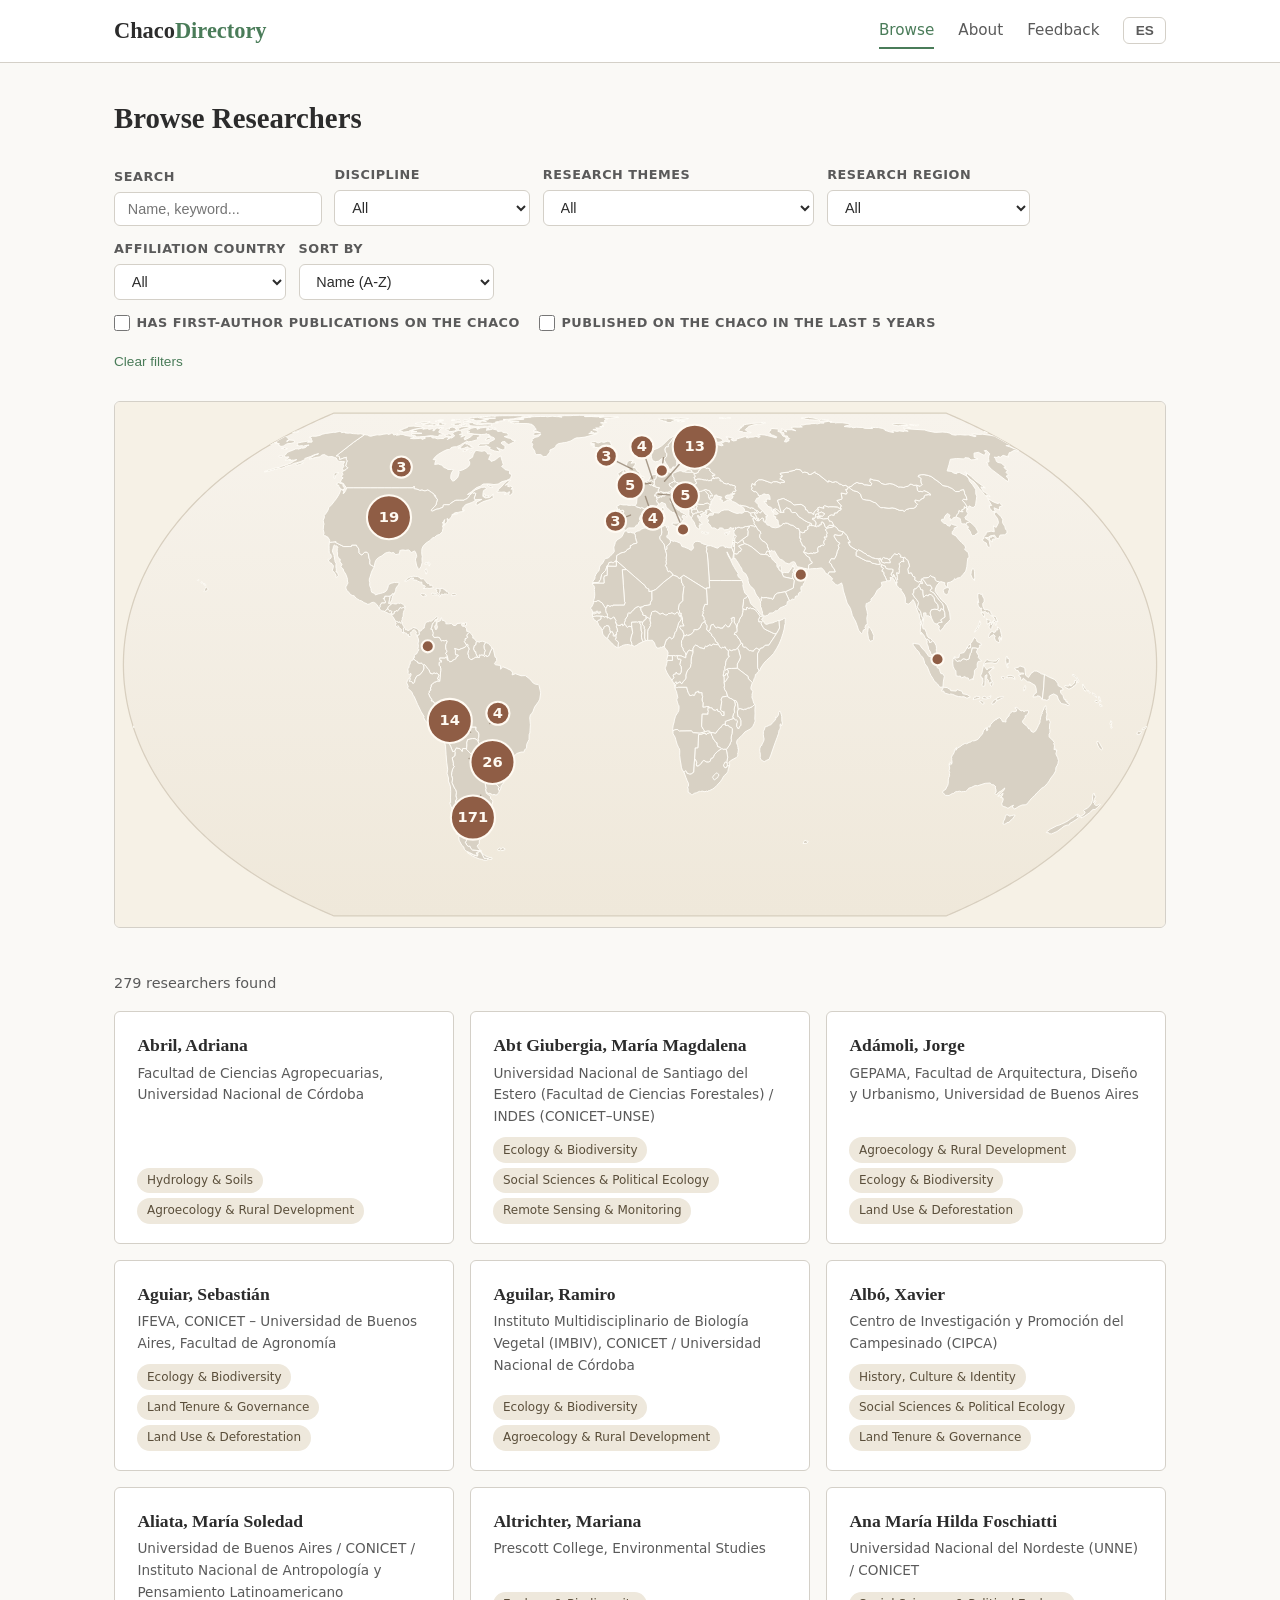
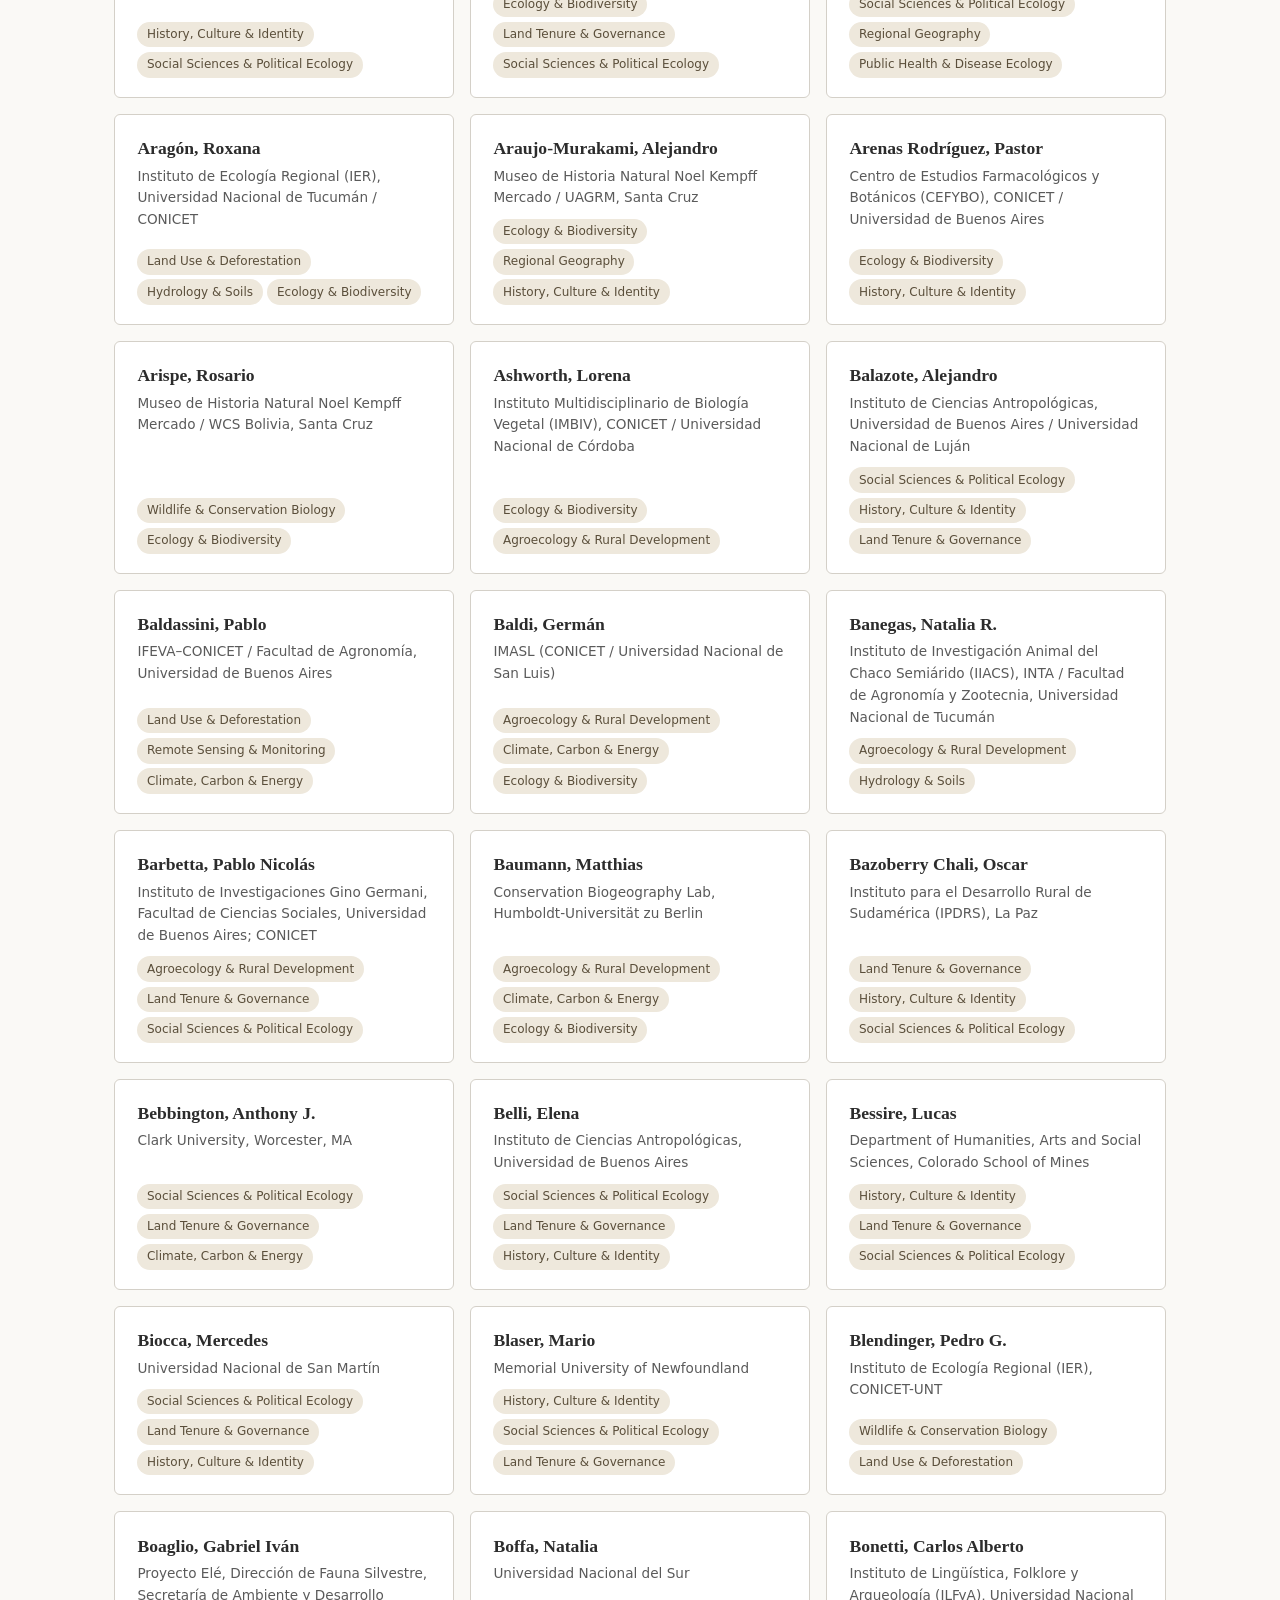
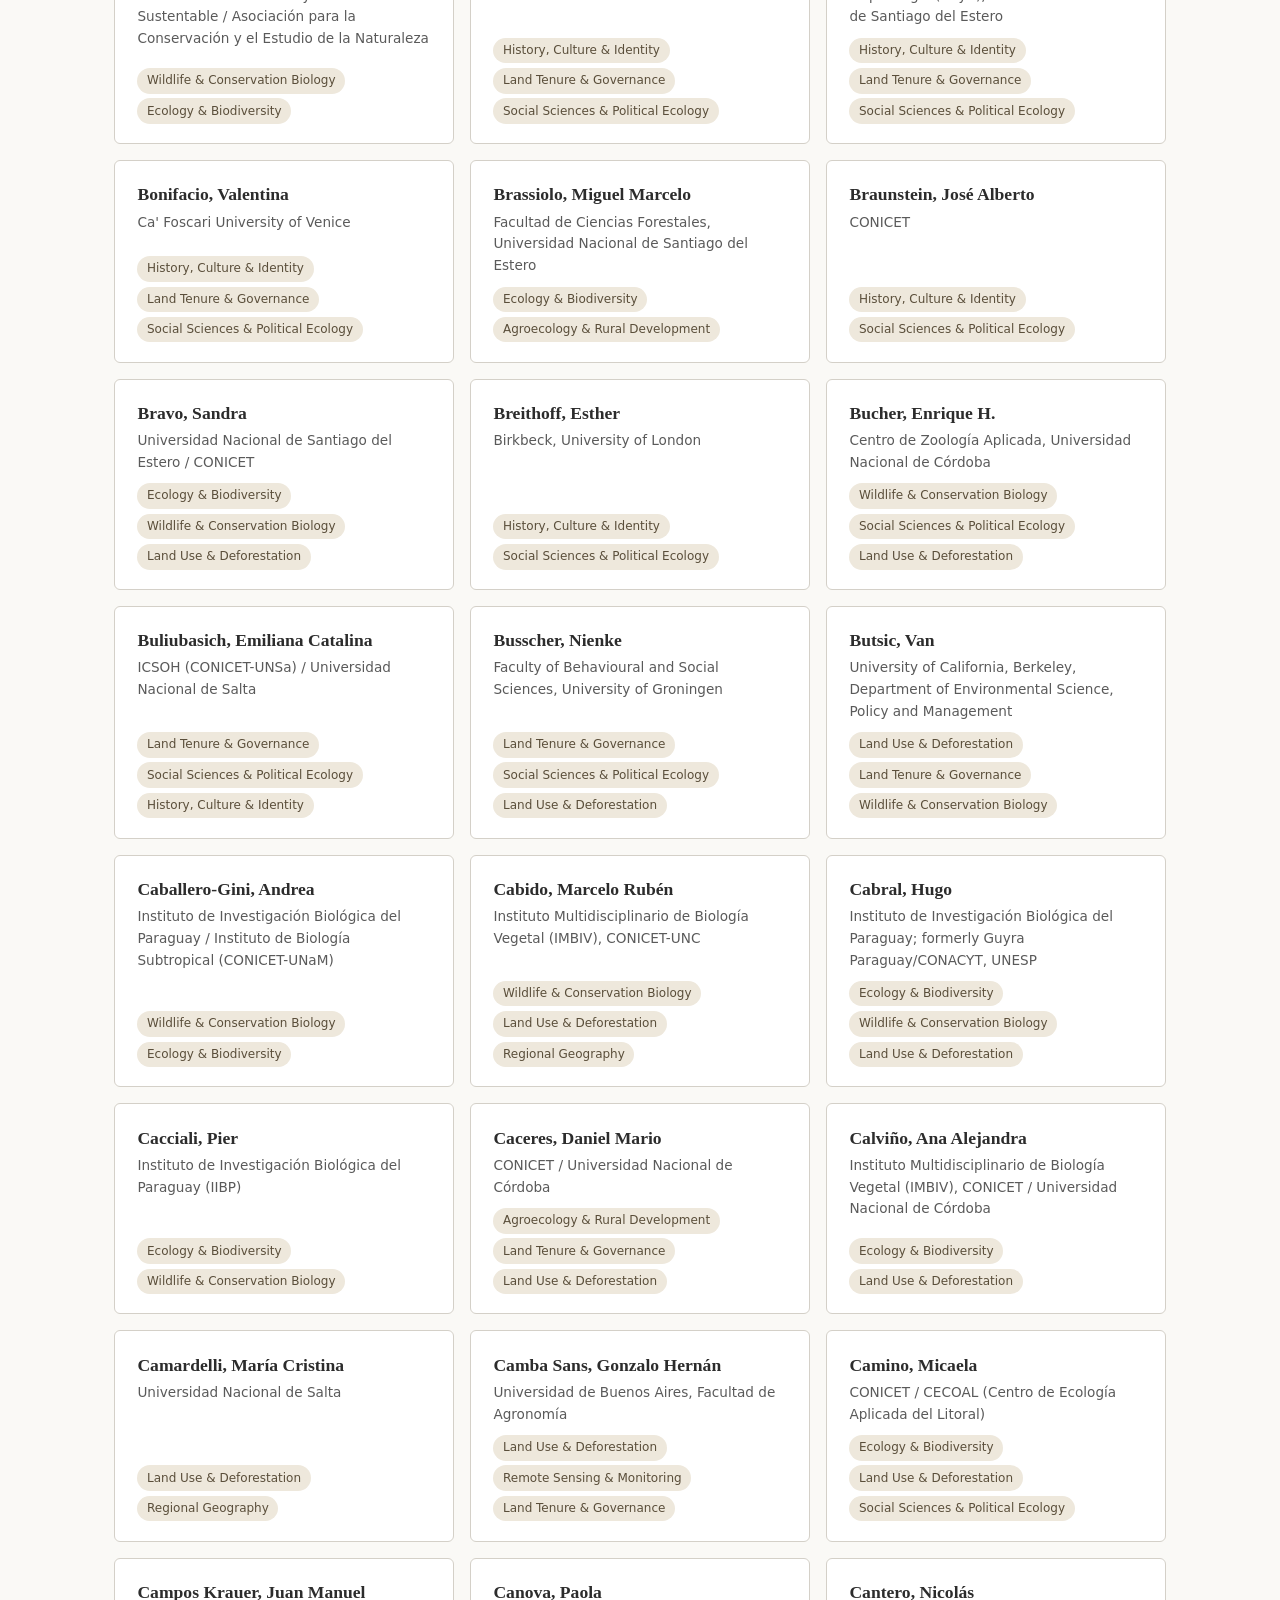
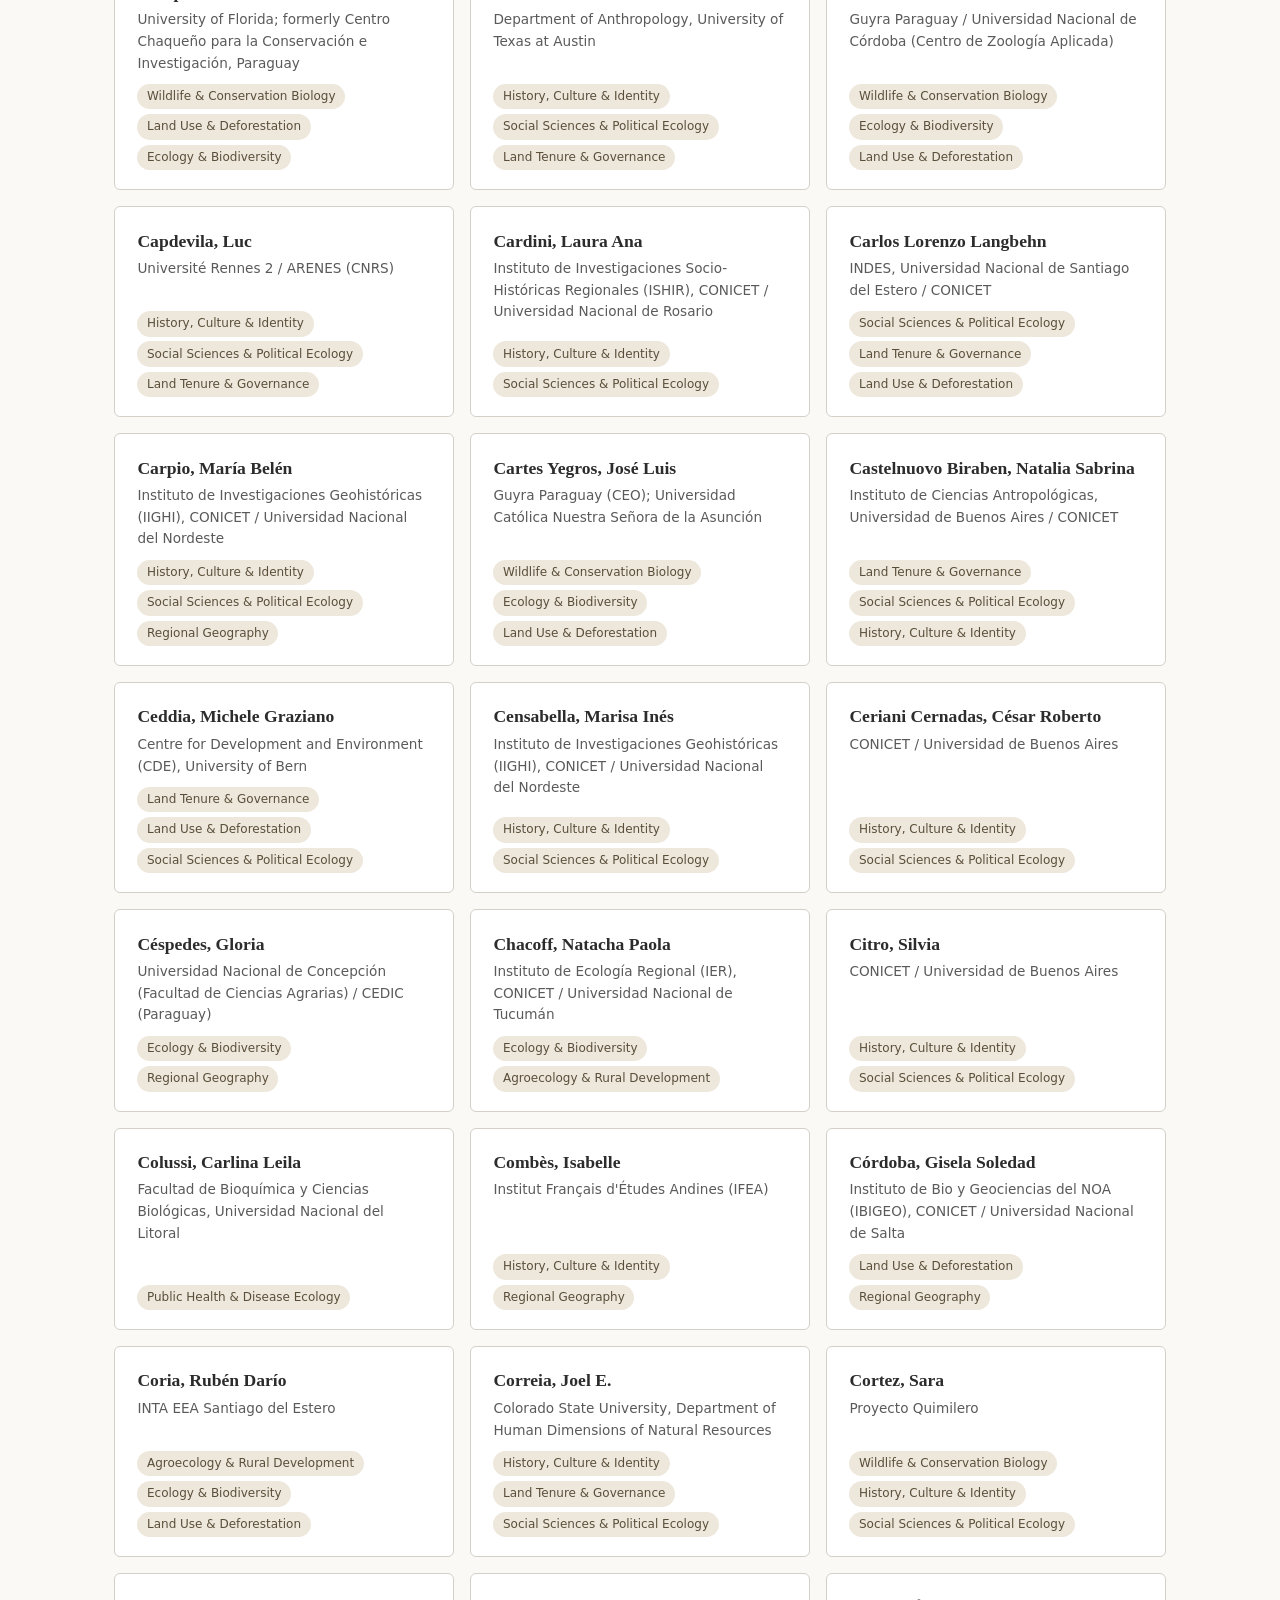
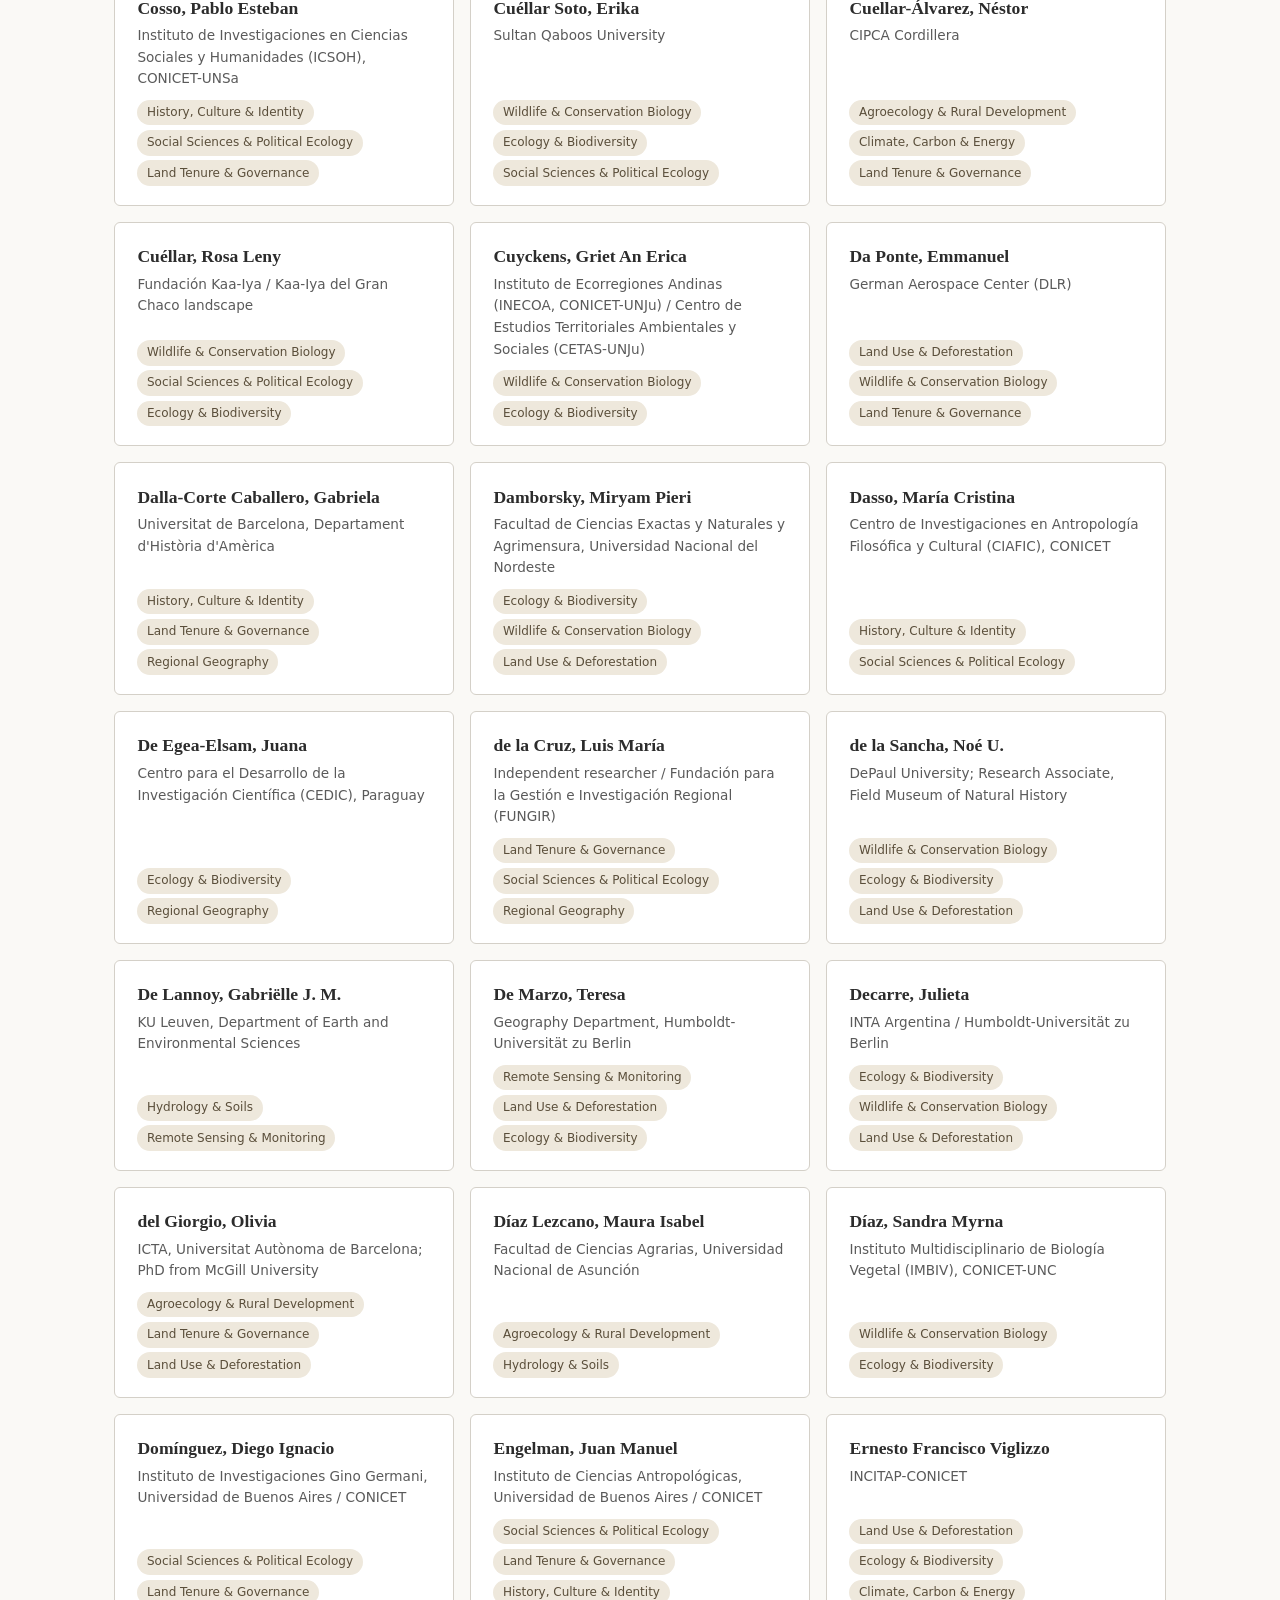
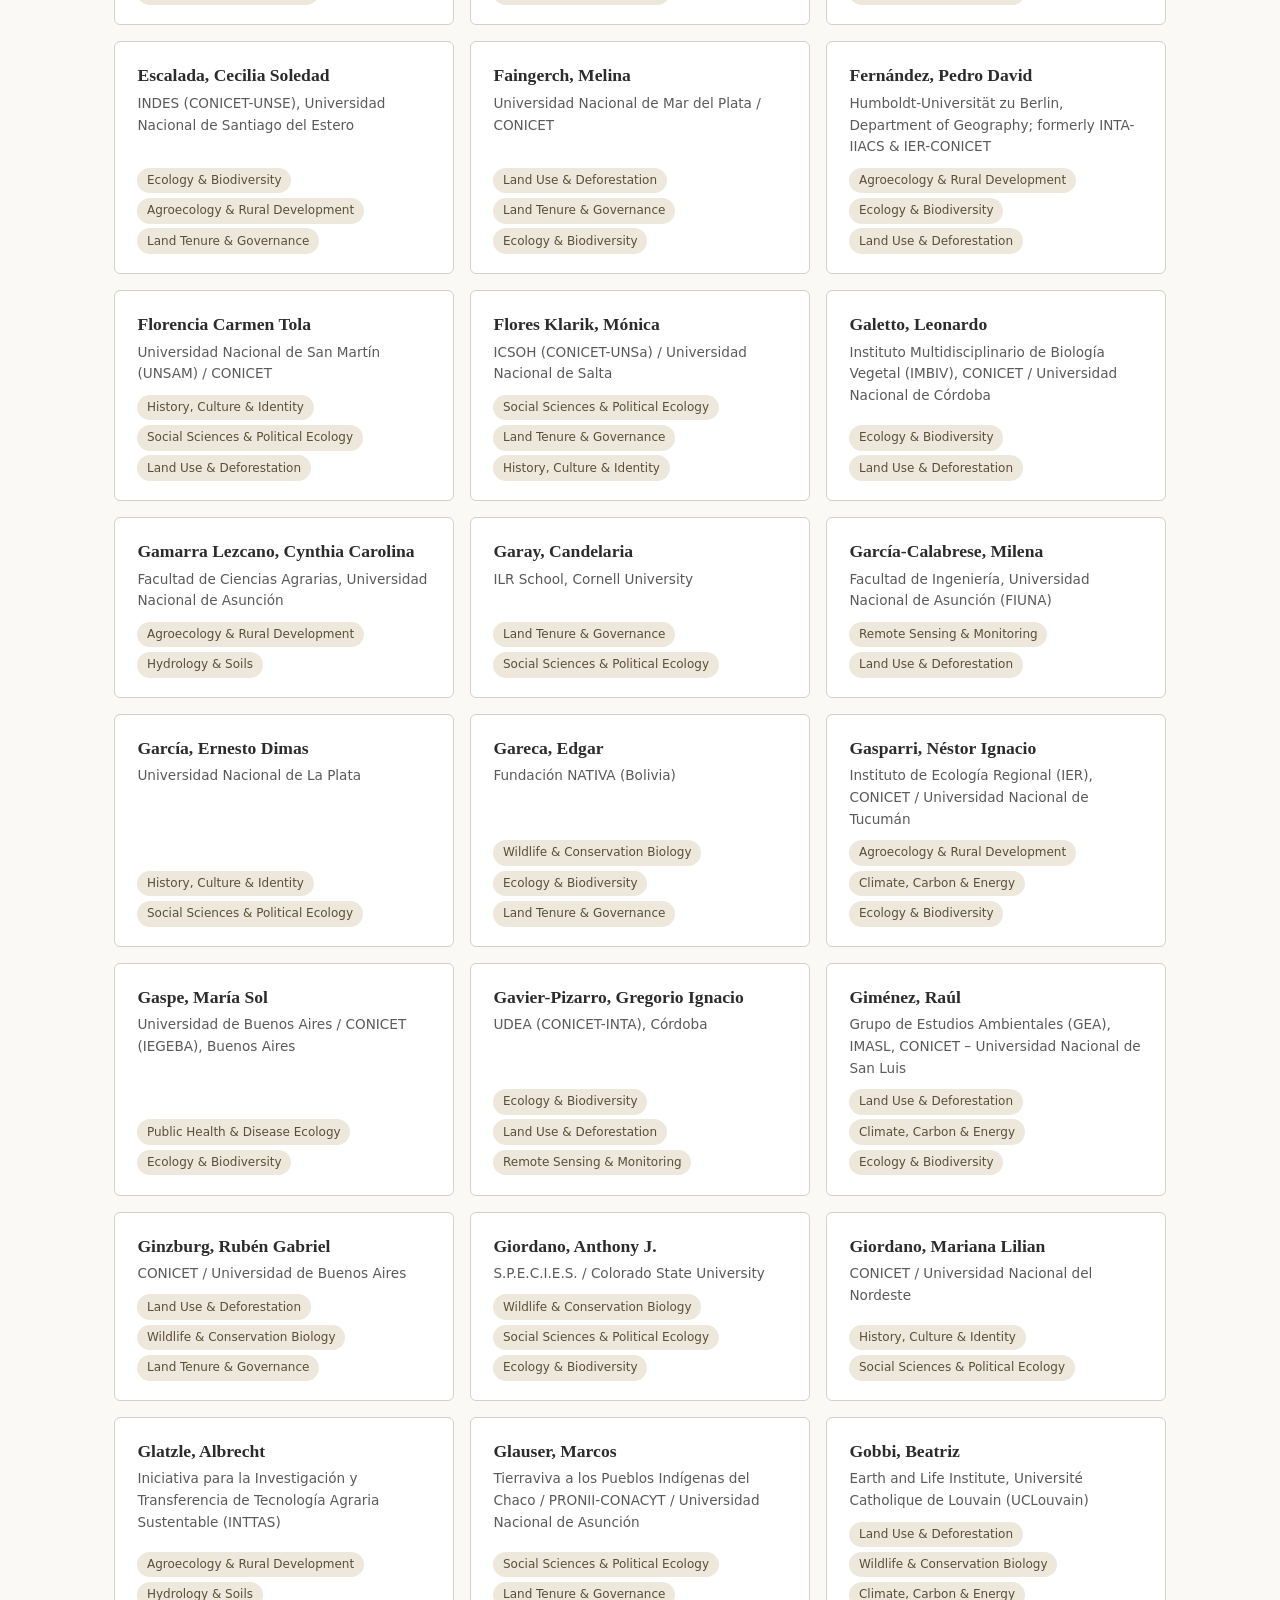
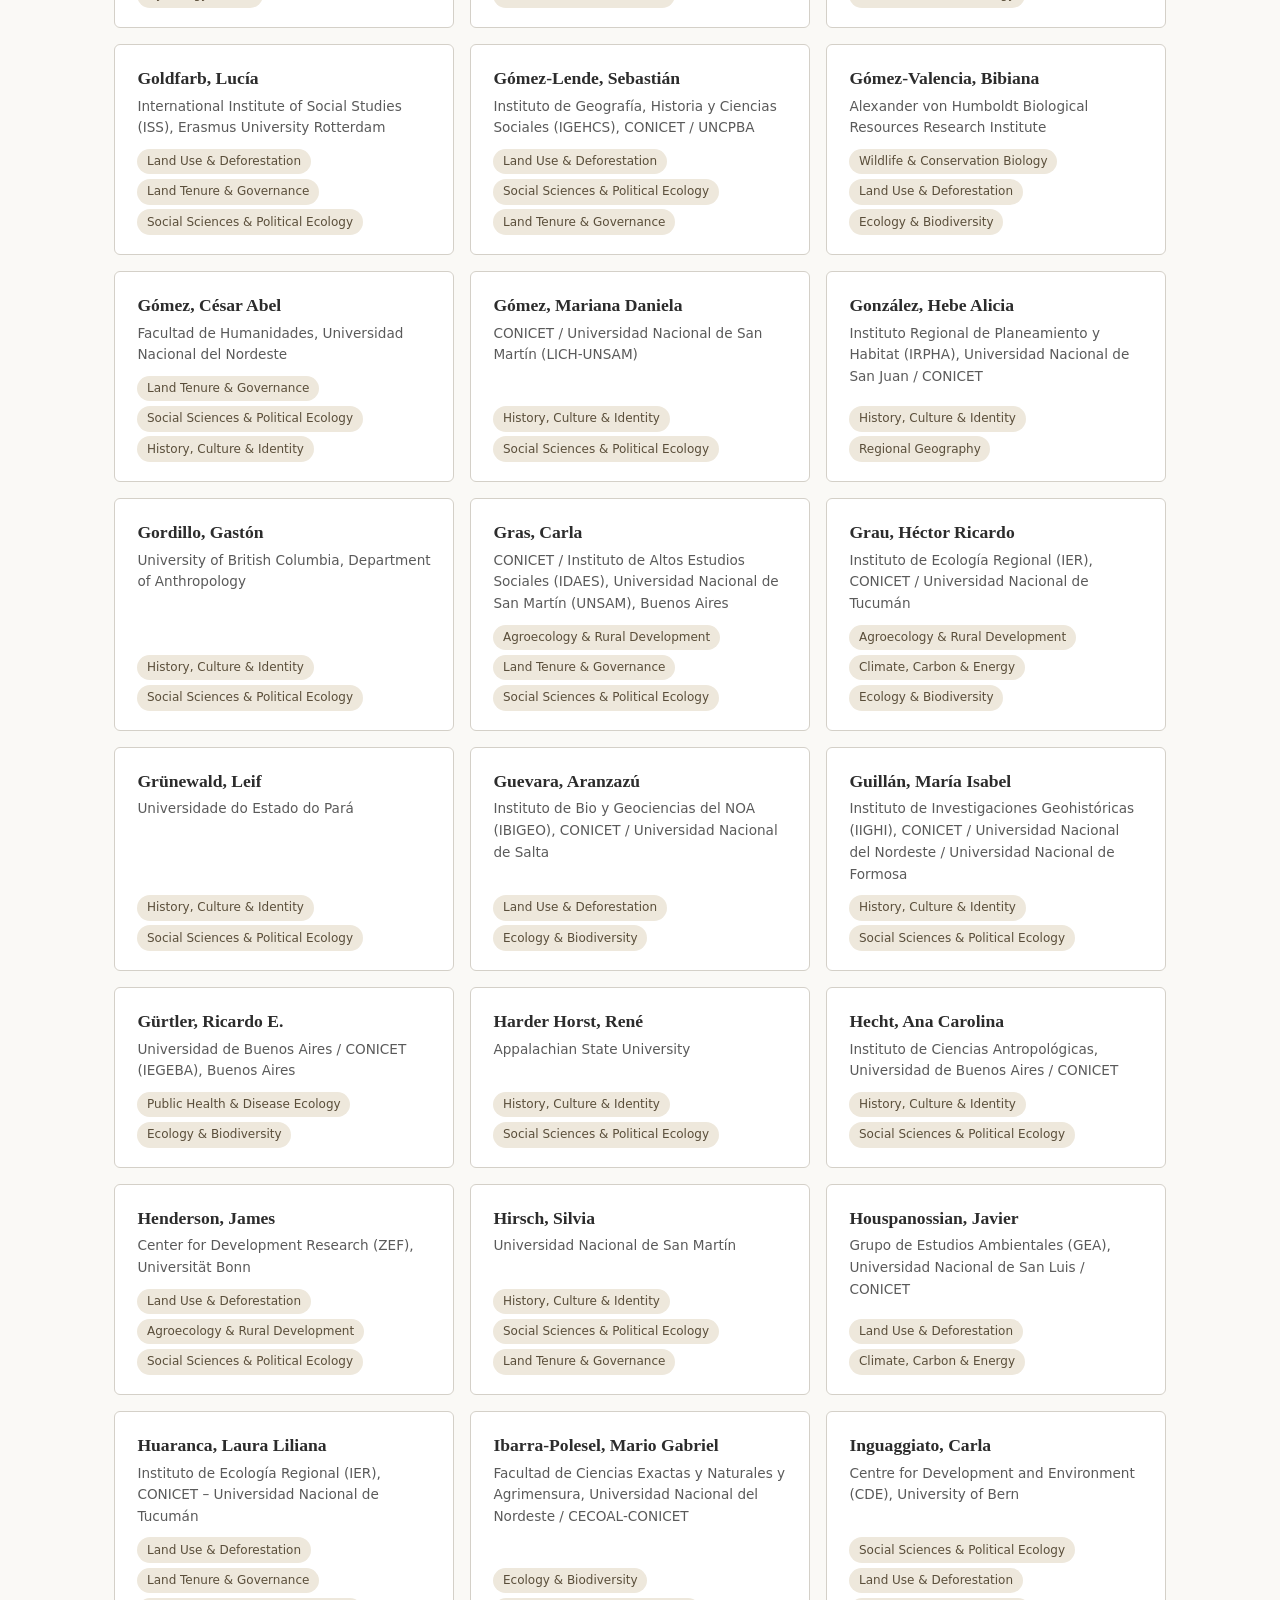
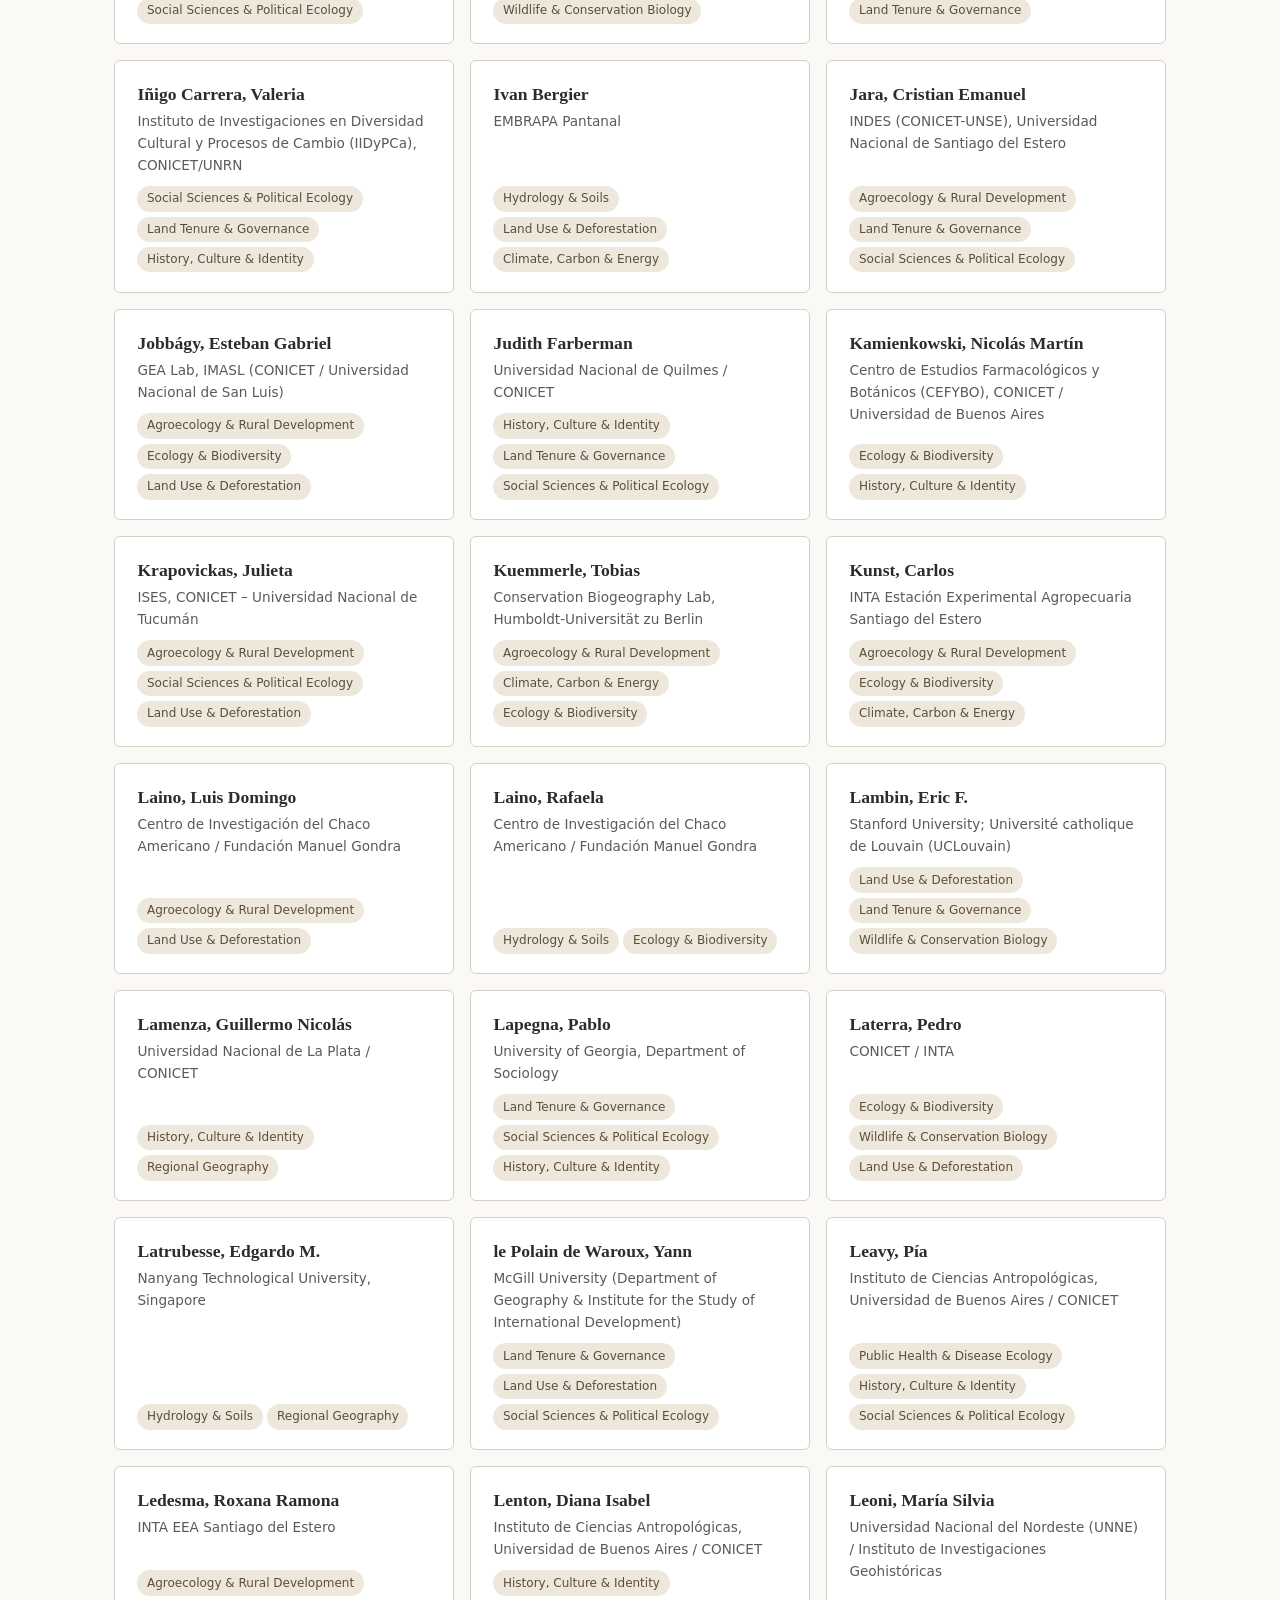
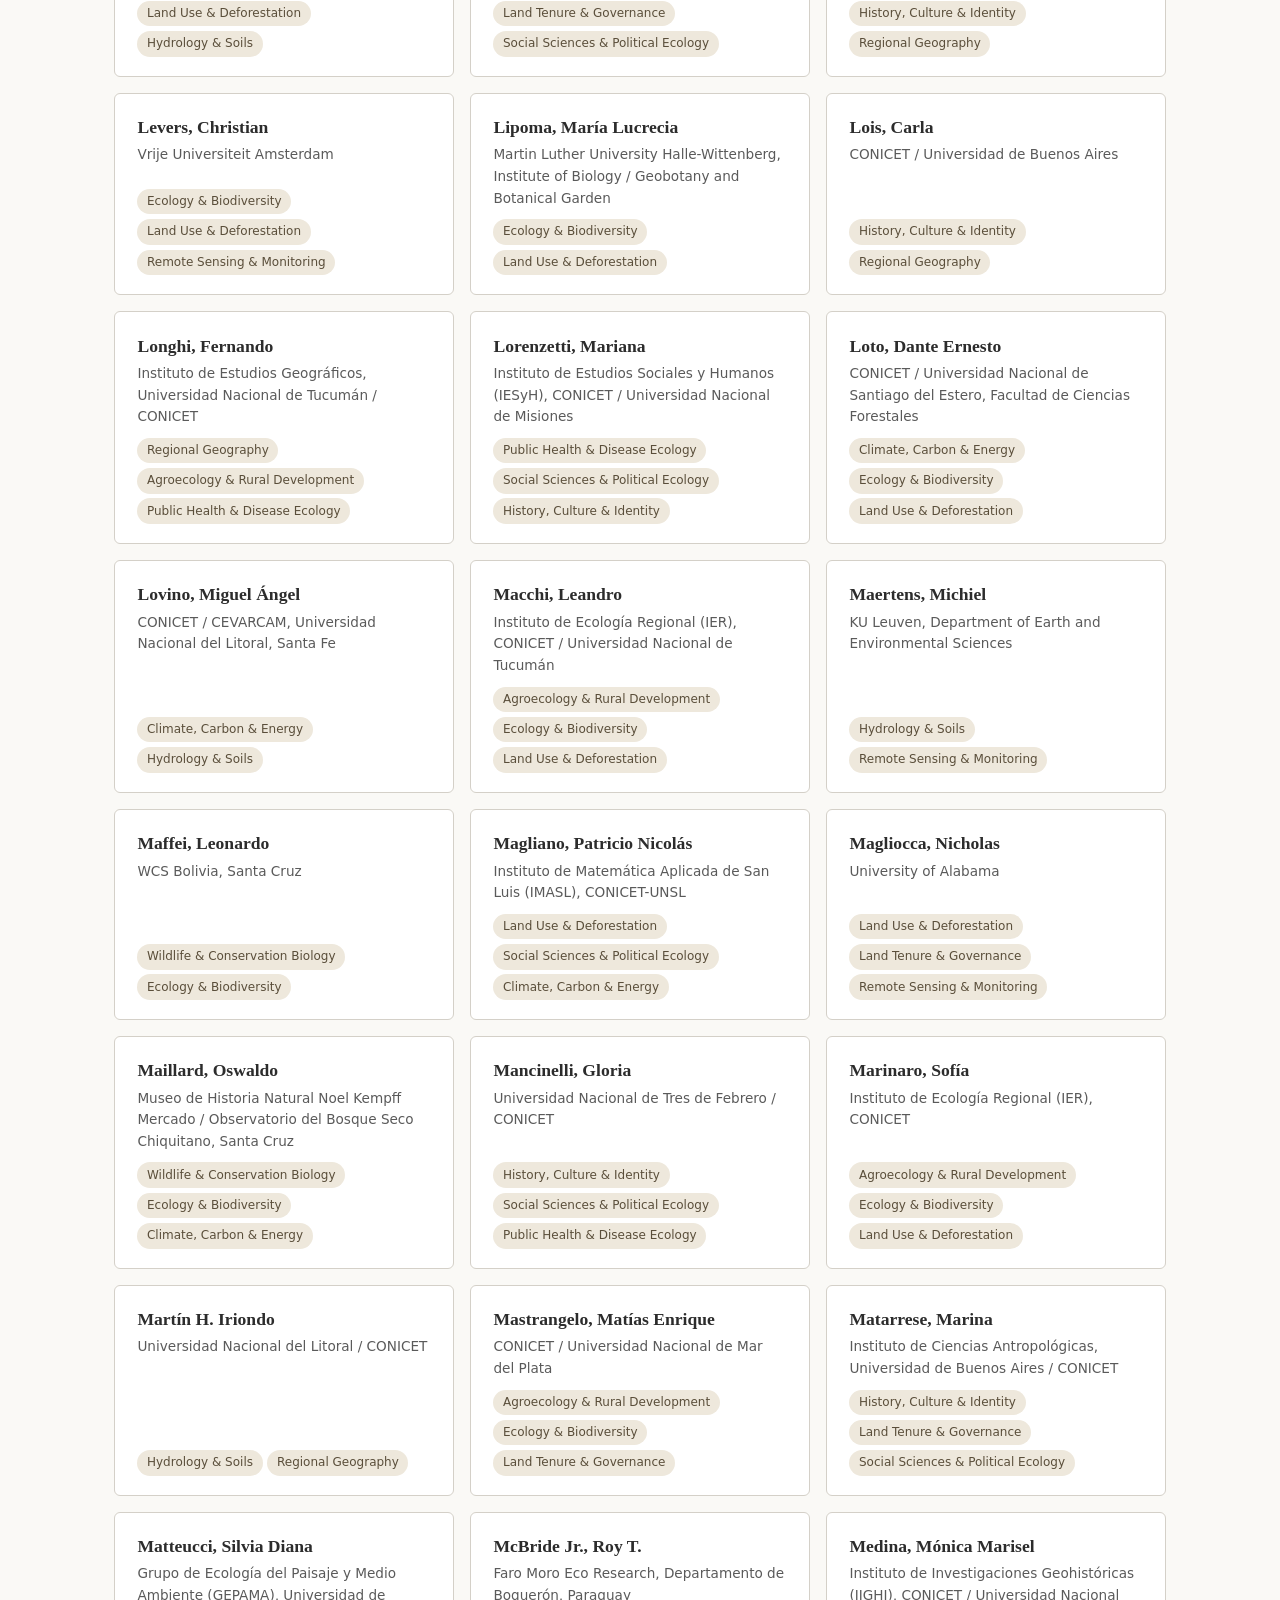
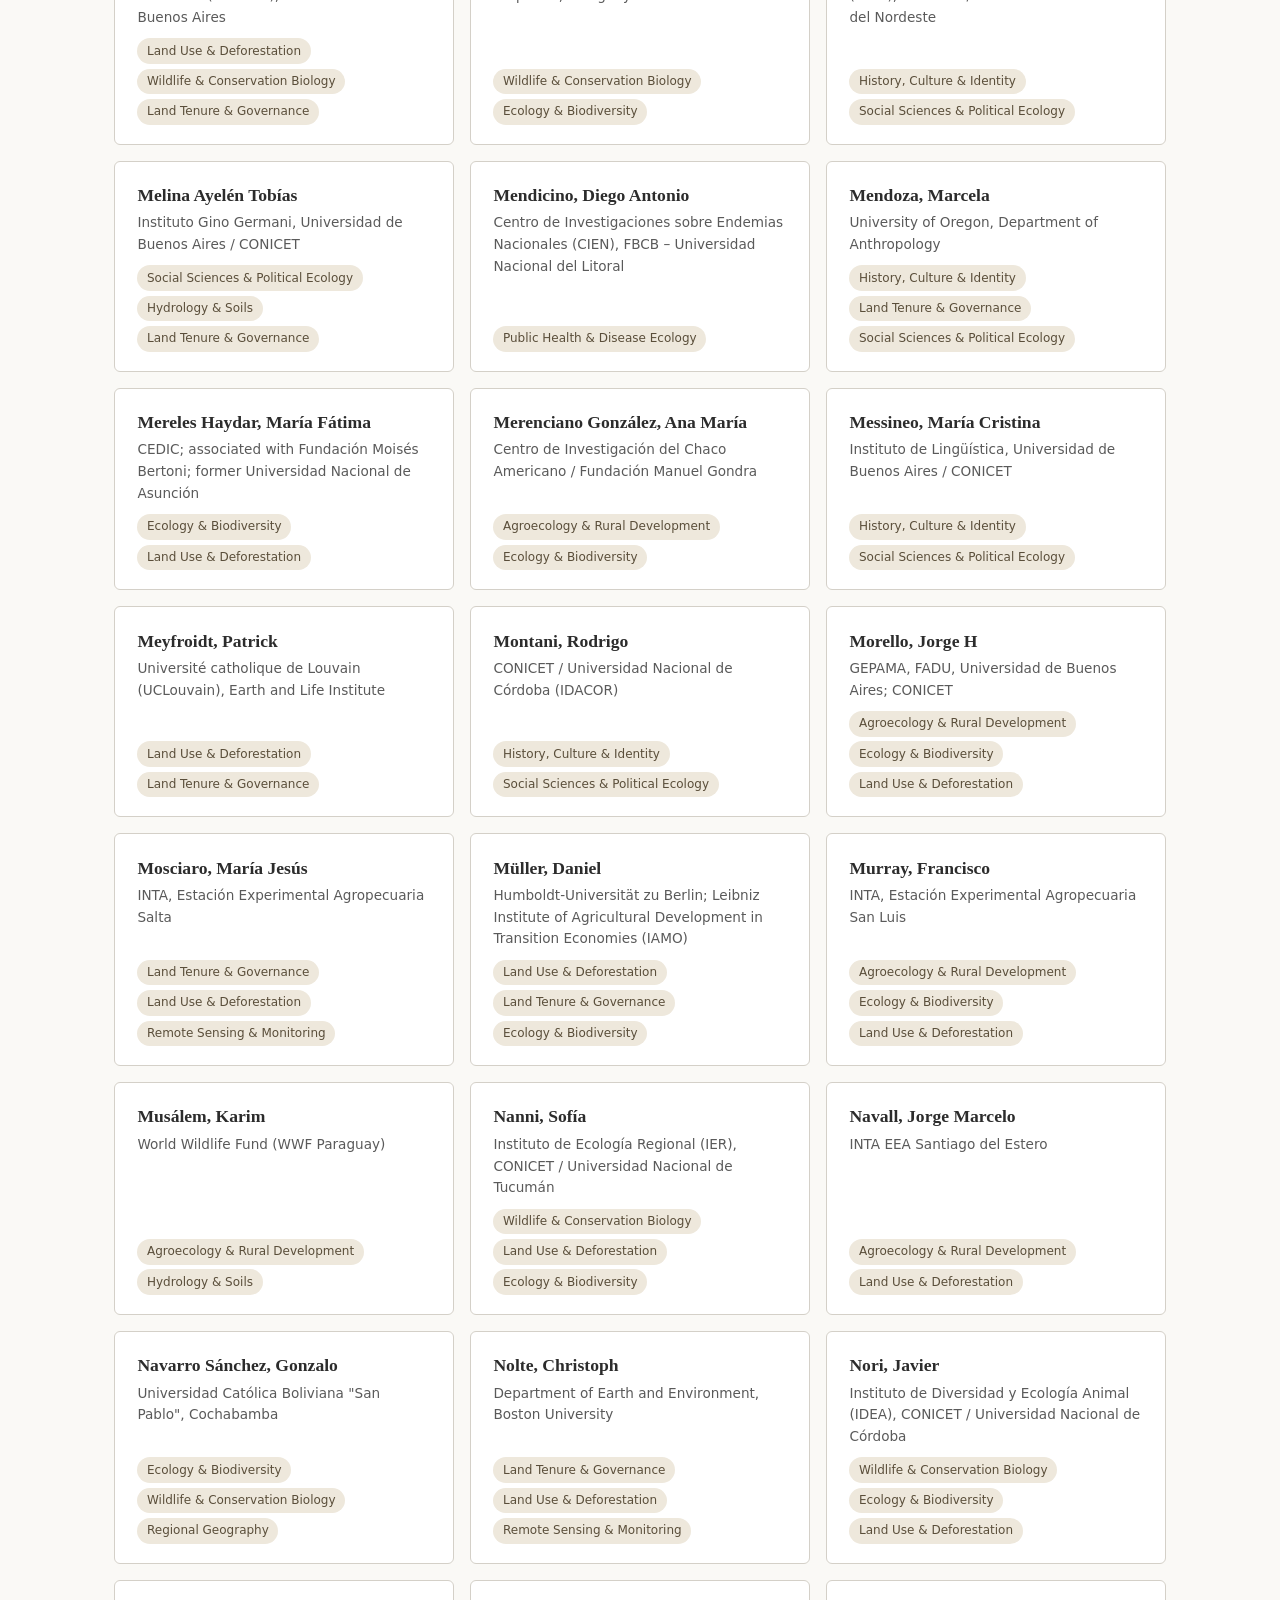
==== commit 318b6e7f: "Addition of maps and small corrections New version with addition of maps under Browse and under coll" ====
--- a/site/browse.html
+++ b/site/browse.html
@@ -79,6 +79,10 @@
       <button class="clear-filters" id="clear-filters" data-i18n="browse.clear">Clear filters</button>
     </div>
 
+    <section class="home-map-section browse-map-section">
+      <div id="browse-map"></div>
+    </section>
+
     <div class="results-count" id="results-count"></div>
 
     <div class="researcher-grid" id="researcher-grid"></div>
@@ -95,9 +99,14 @@
 
   <script src="js/i18n.js"></script>
   <script src="js/data.js"></script>
+  <script src="js/collab-map-data.js"></script>
+  <script src="js/home-map.js"></script>
   <script src="js/app.js"></script>
   <script>
     let currentFilters = { search: '', discipline: '', theme: '', geoFocus: '', affiliationCountry: '', firstAuthor: false, recent: false };
+    let currentFilteredResults = [];
+    let currentSortedResults = [];
+    let currentMapSelectionIds = null;
 
     const geoGroupLabels = {
       en: { countries: '── Countries ──', crossborder: '── Cross-border ──', argentina: '── Argentina ──', bolivia: '── Bolivia ──', paraguay: '── Paraguay ──' },
@@ -200,7 +209,7 @@
       I18n.applyToDOM();
     }
 
-    function renderResults() {
+    function getFilteredResults() {
       let results = ChacoData.filter(currentFilters);
 
       // Discipline filter
@@ -222,36 +231,92 @@
         );
       }
 
+      return results;
+    }
+
+    function renderResults() {
+      const results = getFilteredResults();
+      const sortedResults = [...results];
+
       const sortBy = document.getElementById('sort-by').value;
 
       // Sort results
       if (sortBy === 'alpha') {
-        results.sort((a, b) => a.name.localeCompare(b.name));
+        sortedResults.sort((a, b) => a.name.localeCompare(b.name));
       } else if (sortBy === 'recent') {
-        results.sort((a, b) => {
+        sortedResults.sort((a, b) => {
           const maxYear = r => Math.max(...r.publications.map(p => parseInt(p.year) || 0));
           return maxYear(b) - maxYear(a);
         });
       } else if (sortBy === 'pubs') {
-        results.sort((a, b) => b.publications.length - a.publications.length);
+        sortedResults.sort((a, b) => b.publications.length - a.publications.length);
       }
 
       const grid = document.getElementById('researcher-grid');
       const noResults = document.getElementById('no-results');
       const countEl = document.getElementById('results-count');
+      const browseMapEl = document.getElementById('browse-map');
 
       grid.innerHTML = '';
 
-      if (results.length === 0) {
+      currentFilteredResults = results;
+      currentSortedResults = sortedResults;
+
+      if (browseMapEl && typeof ChacoHomeMap !== 'undefined') {
+        const mapState = ChacoHomeMap.render(browseMapEl, results, {
+          onSelectionChange: (ids) => {
+            currentMapSelectionIds = ids;
+            renderResearcherGrid();
+          }
+        });
+        currentMapSelectionIds = mapState.selectedIds;
+      }
+
+      renderResearcherGrid();
+    }
+
+    function renderResearcherGrid() {
+      const grid = document.getElementById('researcher-grid');
+      const noResults = document.getElementById('no-results');
+      const countEl = document.getElementById('results-count');
+      const selectedSet = currentMapSelectionIds ? new Set(currentMapSelectionIds) : null;
+      const visibleResults = selectedSet
+        ? currentSortedResults.filter(r => selectedSet.has(r.id))
+        : currentSortedResults;
+
+      grid.innerHTML = '';
+
+      if (visibleResults.length === 0) {
         noResults.style.display = 'block';
         countEl.textContent = '';
+        return;
+      }
+
+      noResults.style.display = 'none';
+
+      if (selectedSet) {
+        countEl.innerHTML = `
+          ${escapeHtml(I18n.t('browse.map_selection_results').replace('{n}', visibleResults.length).replace('{m}', currentSortedResults.length))}
+          <button type="button" class="inline-link-btn" id="clear-map-selection">${escapeHtml(I18n.t('browse.map_selection_clear'))}</button>
+        `;
+        const clearMapBtn = document.getElementById('clear-map-selection');
+        if (clearMapBtn) {
+          clearMapBtn.addEventListener('click', () => {
+            const browseMapEl = document.getElementById('browse-map');
+            if (browseMapEl && typeof ChacoHomeMap !== 'undefined' && typeof ChacoHomeMap.reset === 'function') {
+              ChacoHomeMap.reset(browseMapEl);
+            }
+            currentMapSelectionIds = null;
+            renderResults();
+          });
+        }
       } else {
-        noResults.style.display = 'none';
-        countEl.textContent = I18n.t('browse.results').replace('{n}', results.length);
-        results.forEach(r => {
-          grid.appendChild(createResearcherCard(r));
-        });
-      }
+        countEl.textContent = I18n.t('browse.results').replace('{n}', visibleResults.length);
+      }
+
+      visibleResults.forEach(r => {
+        grid.appendChild(createResearcherCard(r));
+      });
     }
 
     function renderPage() {
--- a/site/css/style.css
+++ b/site/css/style.css
@@ -263,6 +263,149 @@
   display: inline-block;
 }
 
+/* ===== Home map ===== */
+
+.home-map-section {
+  margin: 0 0 2.75rem;
+}
+
+.browse-map-section {
+  margin-top: 0.75rem;
+}
+
+.home-map-header {
+  display: flex;
+  justify-content: space-between;
+  align-items: flex-end;
+  gap: 1.2rem;
+  margin-bottom: 1rem;
+}
+
+.home-map-heading h2 {
+  font-family: var(--font-heading);
+  font-size: 1.35rem;
+  margin-bottom: 0.35rem;
+}
+
+.home-map-heading p {
+  color: var(--color-text-light);
+  margin: 0;
+}
+
+.home-map-filters {
+  display: flex;
+  flex-wrap: wrap;
+  gap: 1rem;
+  justify-content: flex-end;
+}
+
+.home-map-root {
+  width: 100%;
+}
+
+.home-map-frame {
+  position: relative;
+  border: 1px solid var(--color-border);
+  border-radius: var(--radius);
+  overflow: hidden;
+  background: #f7f4ee;
+  min-height: 0;
+}
+
+.home-map-svg {
+  display: block;
+  width: 100%;
+  aspect-ratio: 2 / 1;
+}
+
+.home-map-leader-line,
+.home-map-spider-line {
+  stroke: #8b7a67;
+  stroke-width: 1.35;
+  stroke-linecap: round;
+  opacity: 0.72;
+  pointer-events: none;
+}
+
+.home-map-cluster-hit,
+.home-map-spider-hit {
+  fill: transparent;
+  cursor: pointer;
+}
+
+.home-map-cluster-core {
+  fill: #8f5d45;
+  stroke: #fffaf2;
+  stroke-width: 2;
+  cursor: pointer;
+  transform-box: fill-box;
+  transform-origin: center;
+}
+
+.home-map-cluster-single .home-map-cluster-core {
+  fill: #9b5a43;
+}
+
+.home-map-detail-cluster.is-selected .home-map-cluster-core {
+  fill: #b04d2d;
+  stroke: #fff6e7;
+  stroke-width: 3.5;
+  animation: home-map-pulse 1.6s ease-in-out infinite;
+}
+
+.home-map-cluster.is-selected .home-map-cluster-core {
+  fill: #a54f32;
+  stroke: #fff1df;
+}
+
+.home-map-detail-cluster.is-approximate .home-map-cluster-core {
+  stroke-dasharray: 1.8 3.2;
+  stroke-linecap: round;
+  fill: #9a705b;
+}
+
+.home-map-cluster-count {
+  fill: #fffaf2;
+  font-size: 14px;
+  font-weight: 700;
+  text-anchor: middle;
+  dominant-baseline: middle;
+  pointer-events: none;
+}
+
+.home-map-detail-cluster.is-selected .home-map-cluster-count {
+  font-size: 17px;
+}
+
+.home-map-note {
+  margin-top: 0.55rem;
+  font-size: 0.82rem;
+  color: var(--color-text-light);
+}
+
+@keyframes home-map-pulse {
+  0%, 100% {
+    transform: scale(1);
+  }
+  50% {
+    transform: scale(1.18);
+  }
+}
+
+.inline-link-btn {
+  border: none;
+  background: transparent;
+  color: var(--color-accent);
+  cursor: pointer;
+  padding: 0;
+  margin-left: 0.5rem;
+  font-size: 0.9rem;
+}
+
+.inline-link-btn:hover {
+  text-decoration: underline;
+}
+
 /* ===== Quick stats ===== */
 
 .quick-stats {
@@ -608,6 +751,164 @@
   color: var(--color-accent);
 }
 
+.collab-map-block {
+  margin-top: 1rem;
+  border: 1px solid var(--color-border);
+  border-radius: var(--radius);
+  background: #fdfbf7;
+}
+
+.collab-map-header-row {
+  display: flex;
+  align-items: center;
+  justify-content: space-between;
+  gap: 0.8rem;
+  padding: 0.75rem 0.9rem;
+}
+
+.collab-map-title {
+  font-size: 0.78rem;
+  font-weight: 700;
+  letter-spacing: 0.04em;
+  text-transform: uppercase;
+  color: var(--color-text-light);
+}
+
+.collab-map-toggle {
+  border: 1px solid var(--color-border);
+  background: var(--color-card-bg);
+  color: var(--color-accent-dark);
+  border-radius: 999px;
+  padding: 0.28rem 0.75rem;
+  font-size: 0.78rem;
+  font-weight: 600;
+  cursor: pointer;
+}
+
+.collab-map-toggle:hover {
+  background: var(--color-accent-light);
+}
+
+.collab-map-panel {
+  padding: 0 0.9rem 0.9rem;
+}
+
+.collab-map-frame {
+  border: 1px solid var(--color-border);
+  border-radius: var(--radius);
+  overflow: hidden;
+  background: #f7f4ee;
+}
+
+.collab-map-svg {
+  display: block;
+  width: 100%;
+  aspect-ratio: 2 / 1;
+  overflow: hidden;
+}
+
+.collab-map-leader-line {
+  stroke: #9d907e;
+  stroke-width: 1.8;
+  opacity: 0.85;
+  stroke-linecap: round;
+}
+
+.collab-map-point circle {
+  fill: #9b5a43;
+  stroke: #fffaf2;
+  stroke-width: 2.5;
+}
+
+.collab-map-point.is-approximate circle {
+  fill: #c99883;
+}
+
+.collab-map-point text {
+  font-size: 36px;
+  font-weight: 600;
+  fill: #5d4f3e;
+  paint-order: stroke;
+  stroke: #fffaf2;
+  stroke-width: 5px;
+  stroke-linejoin: round;
+}
+
+.collab-map-label {
+  opacity: 0;
+  transition: opacity 0.16s ease;
+  pointer-events: none;
+}
+
+.collab-map-label.is-always-visible {
+  opacity: 1;
+}
+
+.collab-map-point:hover .collab-map-label,
+.collab-map-point:focus-within .collab-map-label {
+  opacity: 1;
+}
+
+.collab-map-stack {
+  cursor: pointer;
+  outline: none;
+}
+
+.collab-map-stack-hit {
+  fill: transparent;
+}
+
+.collab-map-stack-core {
+  fill: #7b4d3a;
+  stroke: #fffaf2;
+  stroke-width: 3;
+}
+
+.collab-map-stack-count {
+  fill: #fffaf2;
+  font-size: 28px;
+  font-weight: 700;
+  text-anchor: middle;
+  dominant-baseline: middle;
+  pointer-events: none;
+}
+
+.collab-map-stack-children {
+  opacity: 0;
+  pointer-events: none;
+  transition: opacity 0.16s ease;
+}
+
+.collab-map-stack:hover .collab-map-stack-children,
+.collab-map-stack:focus .collab-map-stack-children,
+.collab-map-stack:focus-within .collab-map-stack-children {
+  opacity: 1;
+  pointer-events: auto;
+}
+
+.collab-map-spider-line {
+  stroke: #8b7c68;
+  stroke-width: 1.8;
+  opacity: 0.85;
+}
+
+.collab-map-spider-point text {
+  opacity: 0;
+  transition: opacity 0.16s ease;
+  pointer-events: none;
+}
+
+.collab-map-spider-point:hover text,
+.collab-map-spider-point:focus-within text {
+  opacity: 1;
+}
+
+.collab-map-note {
+  margin-top: 0.5rem;
+  font-size: 0.78rem;
+  color: var(--color-text-light);
+}
+
 .profile-sidebar .tags {
   display: flex;
   flex-wrap: wrap;
@@ -773,3 +1074,18 @@
   margin-bottom: 0.5rem;
   color: var(--color-text);
 }
+
+@media (max-width: 900px) {
+  .home-map-header {
+    flex-direction: column;
+    align-items: stretch;
+  }
+
+  .home-map-filters {
+    justify-content: flex-start;
+  }
+
+  .home-map-frame {
+    min-height: auto;
+  }
+}
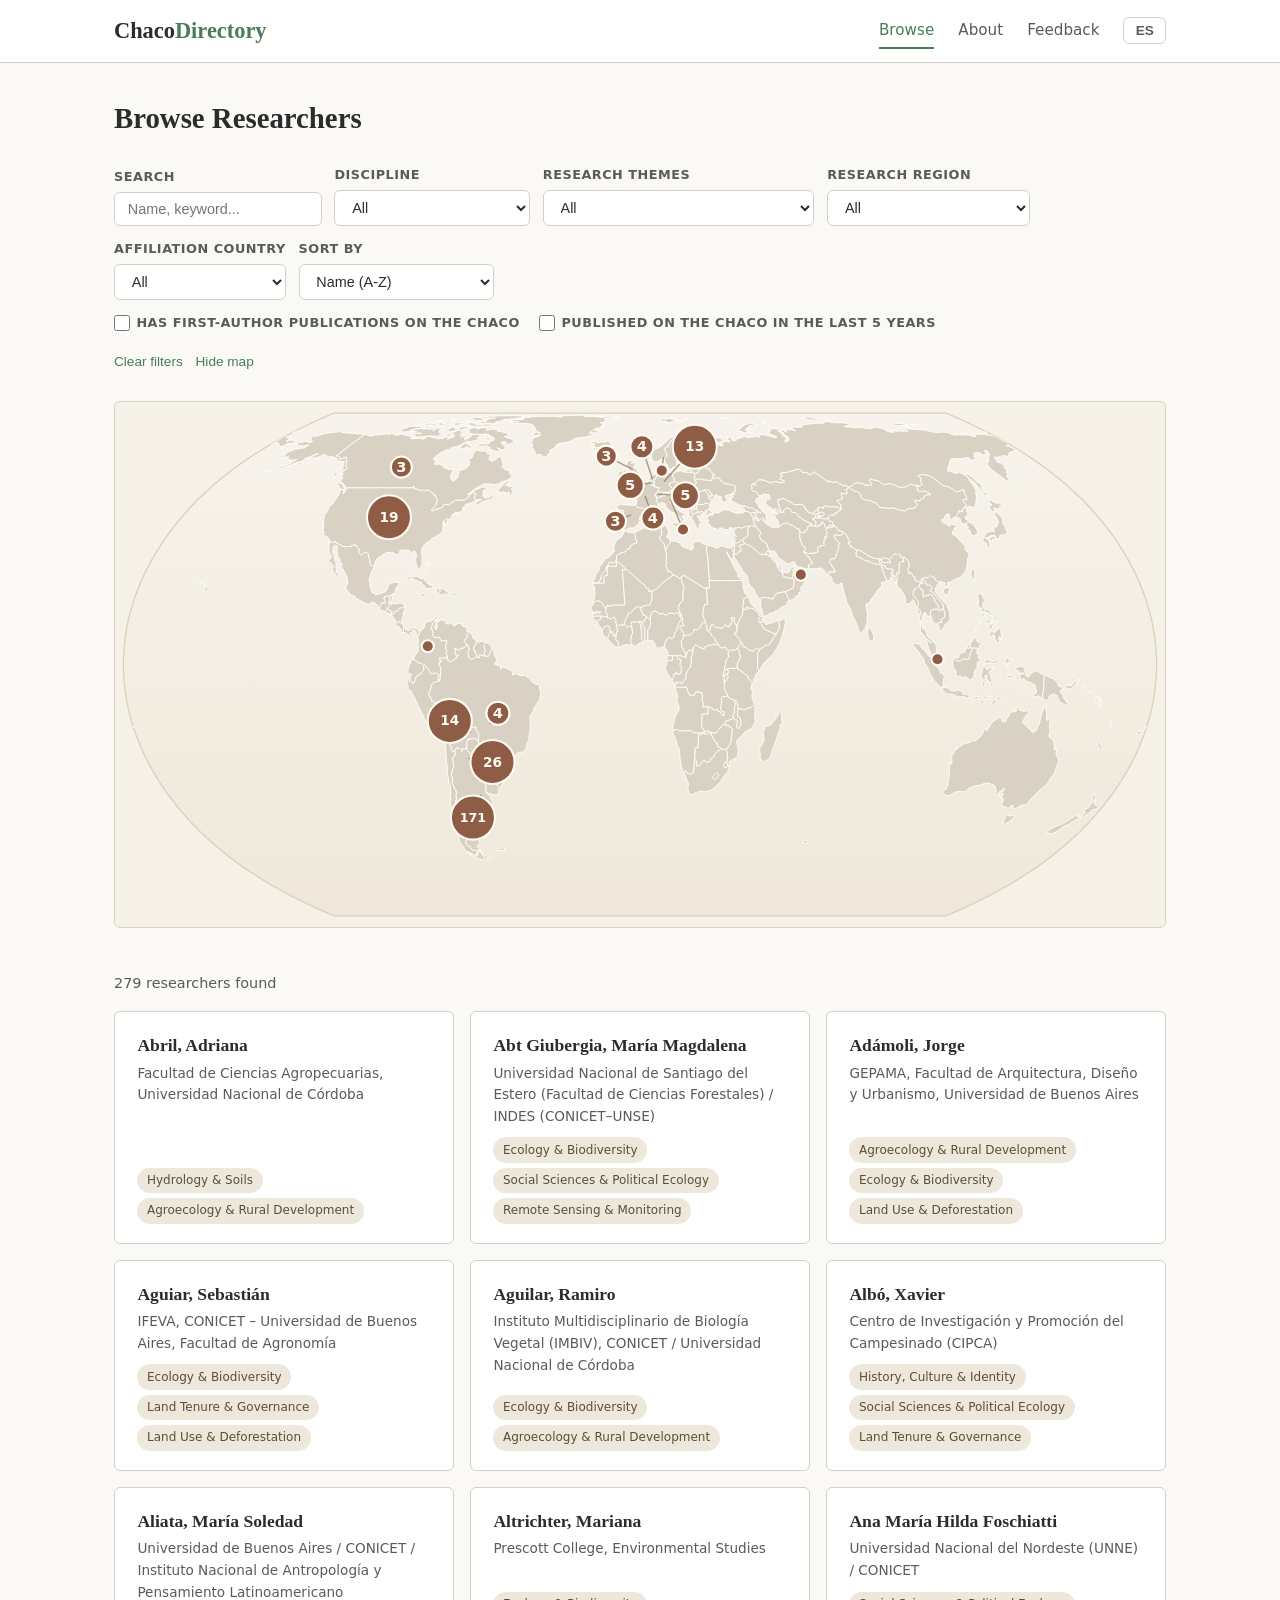
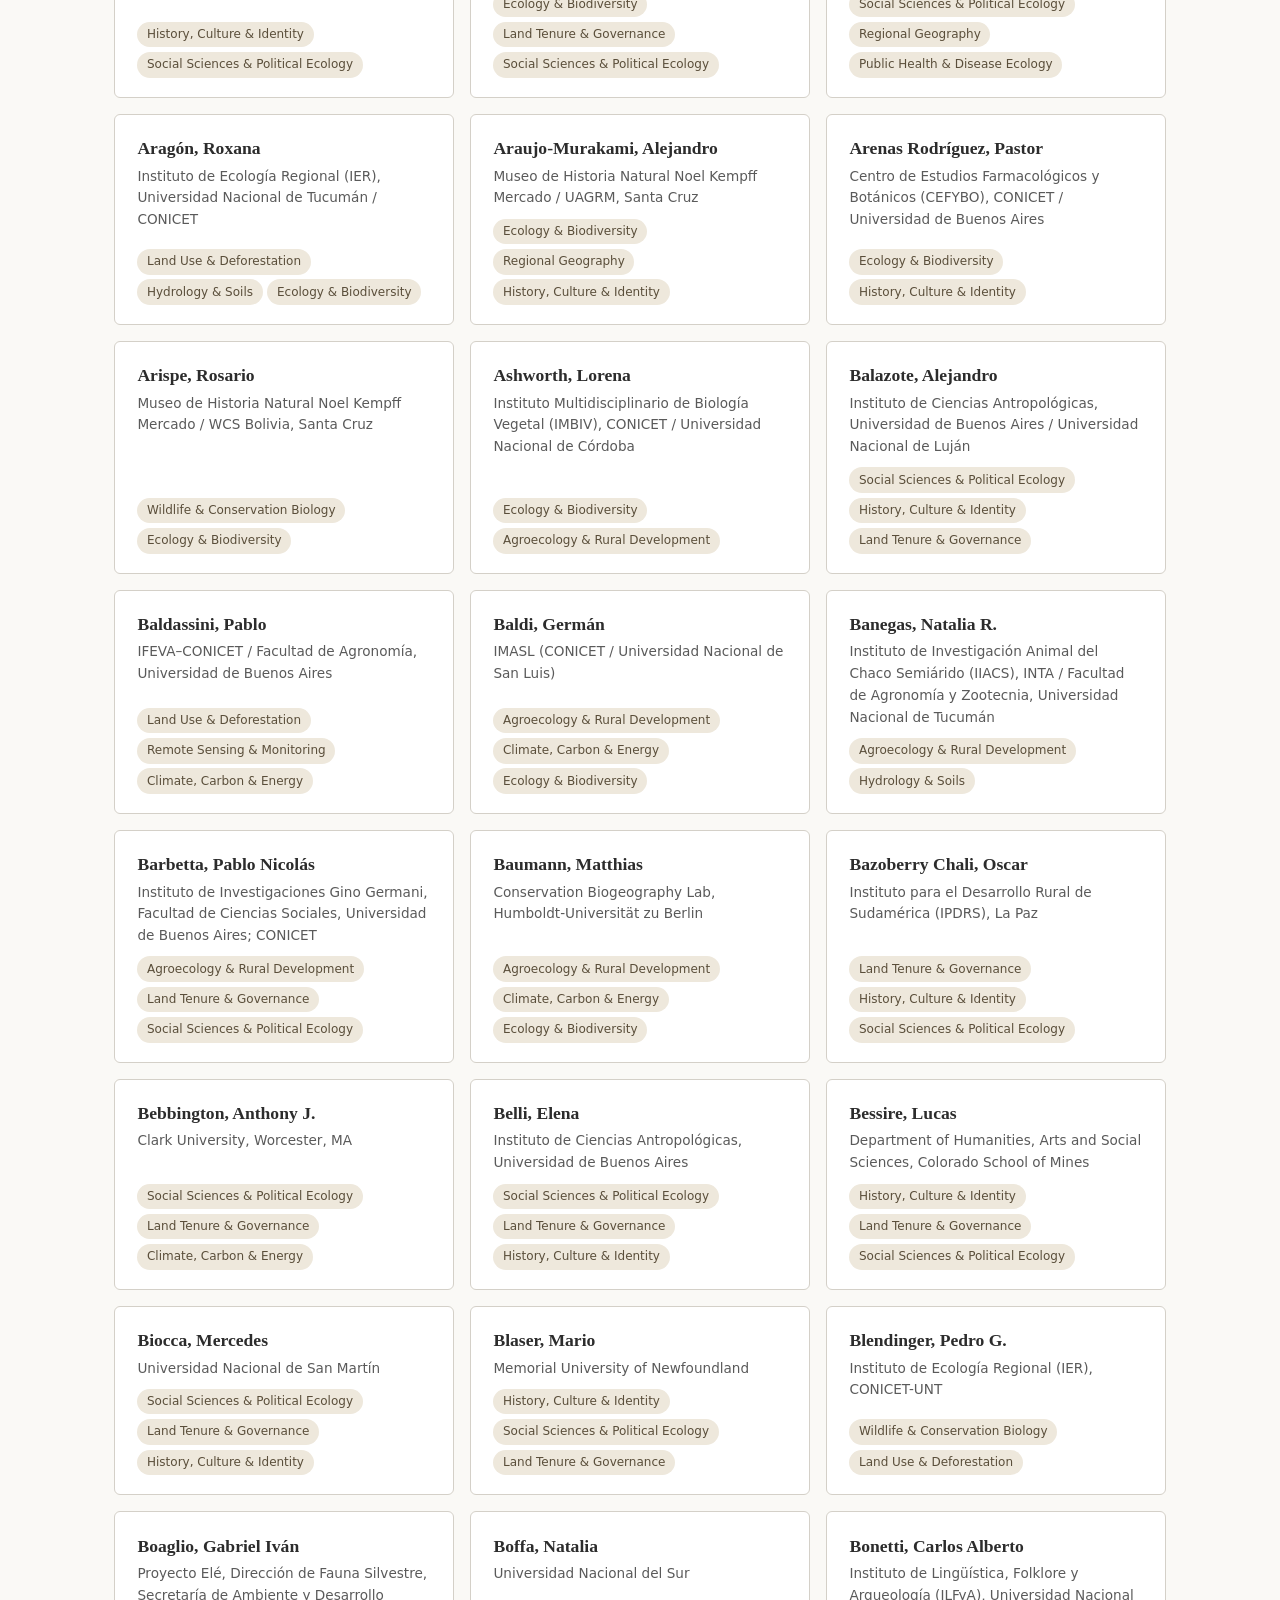
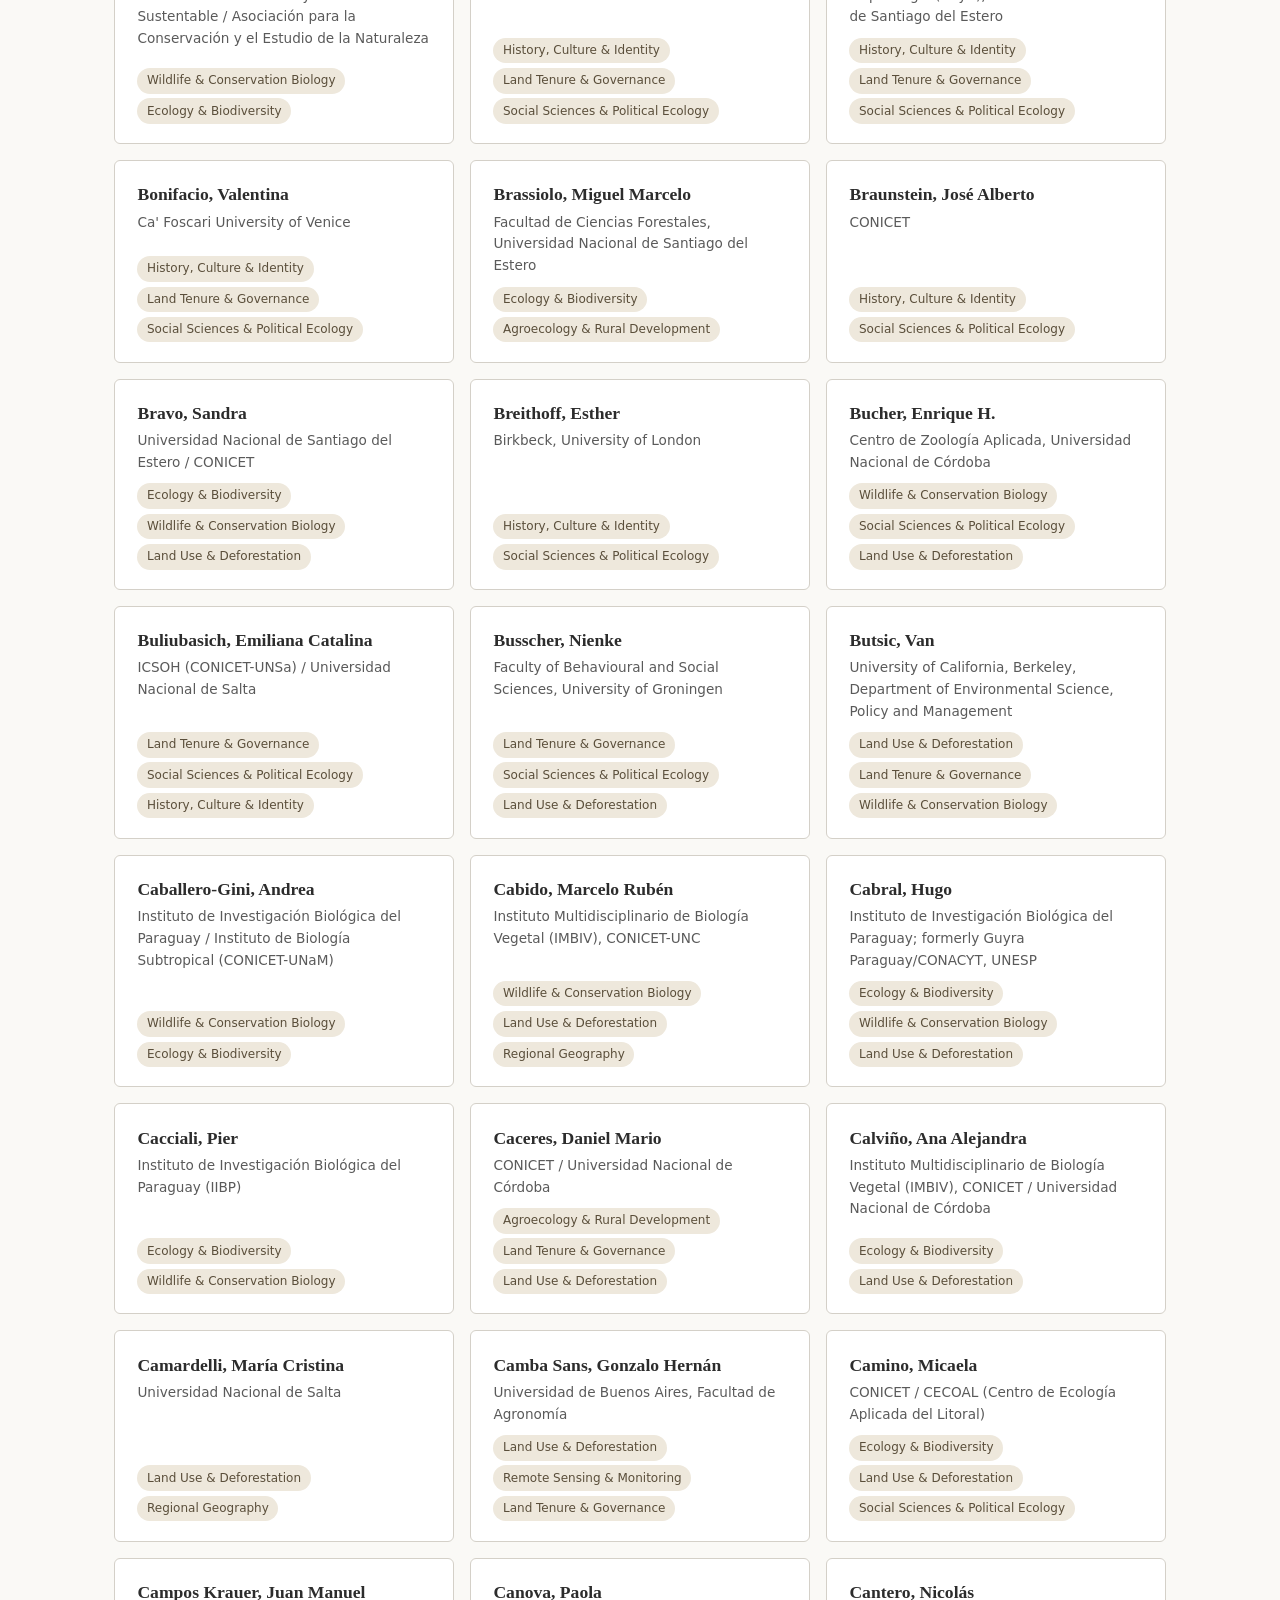
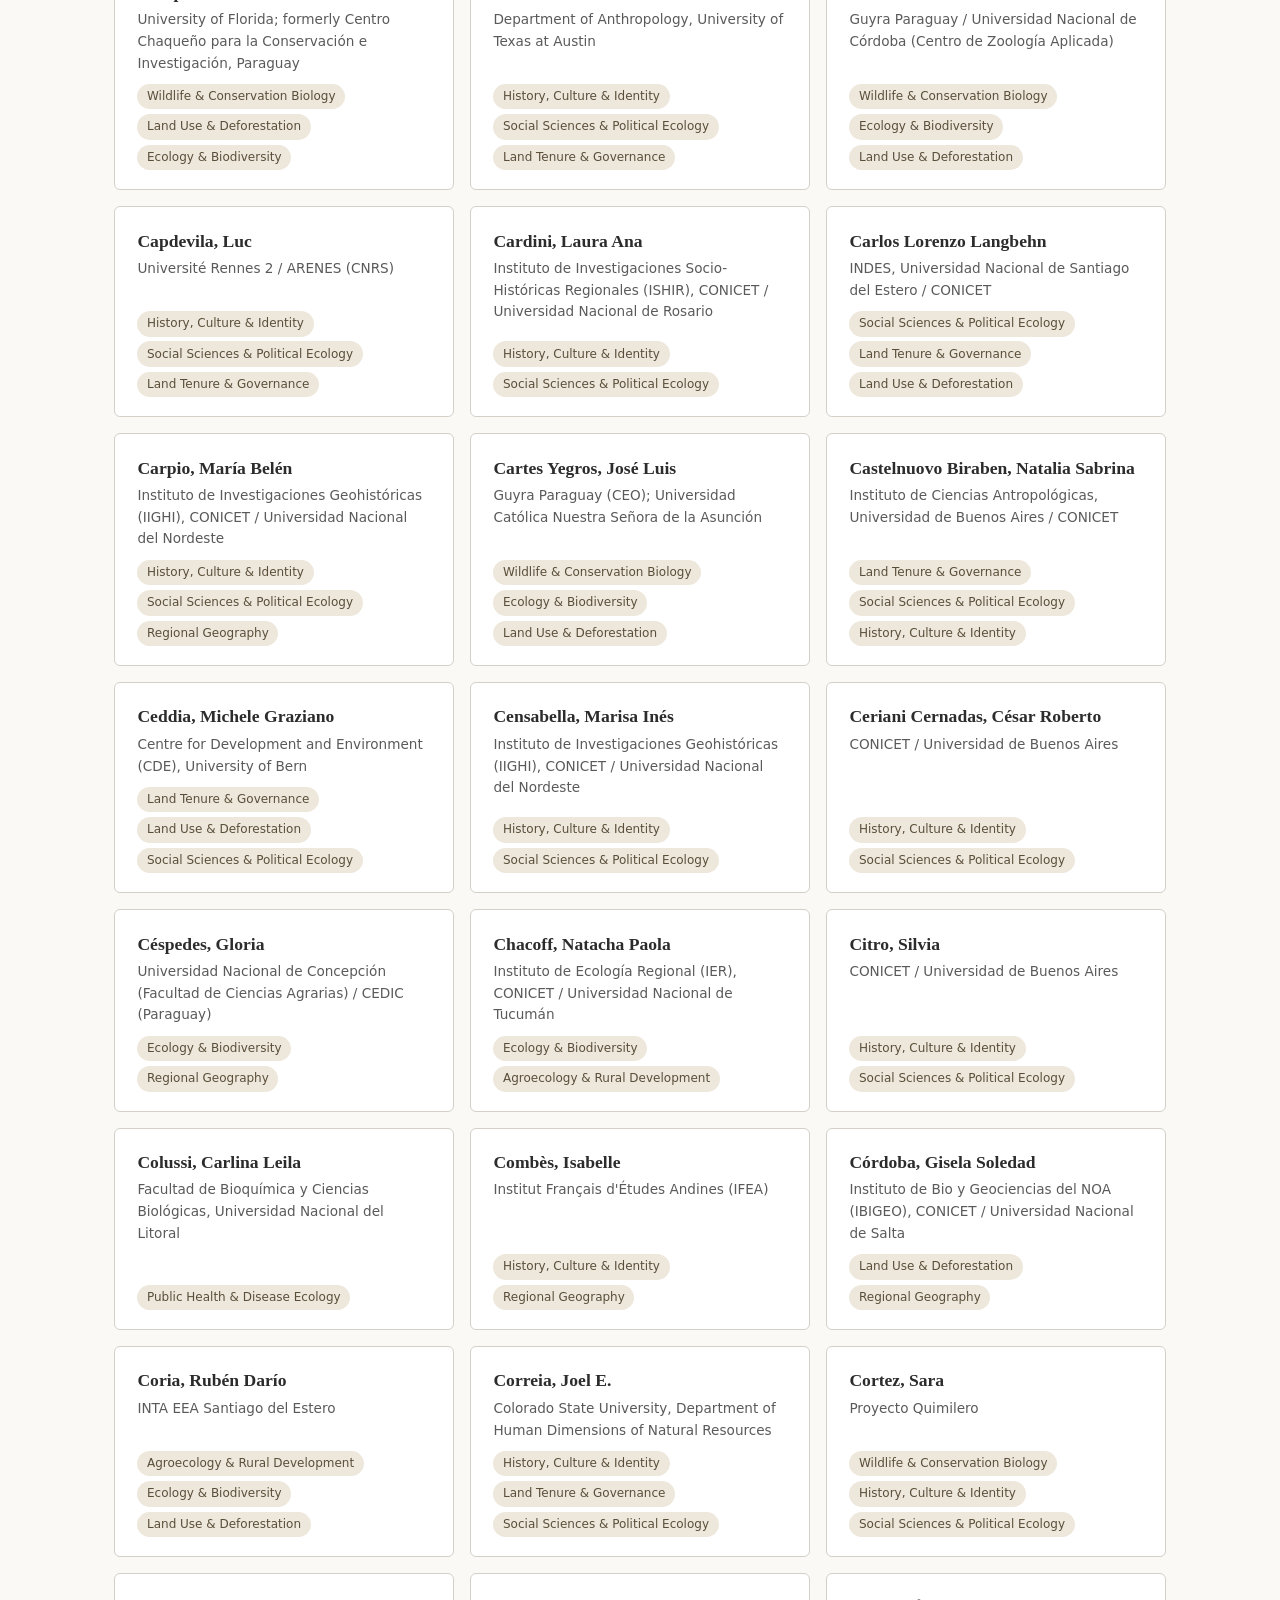
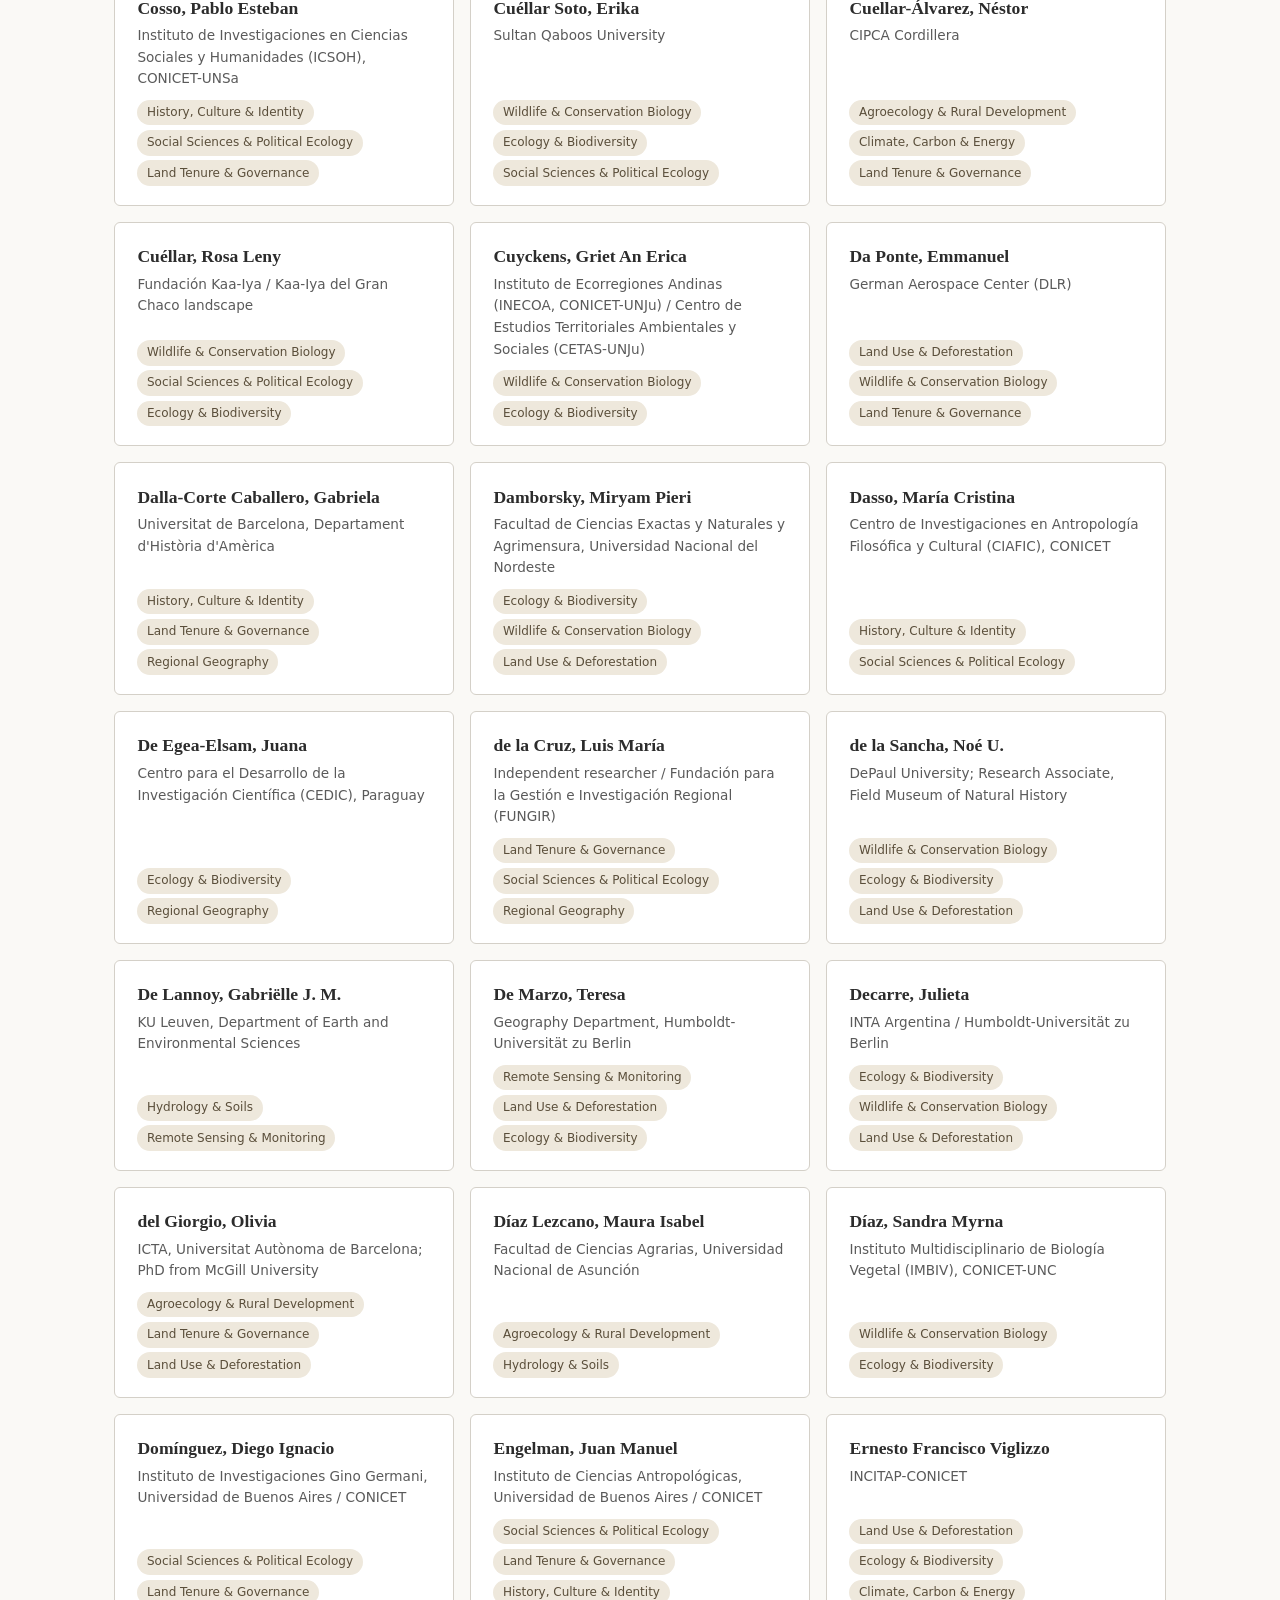
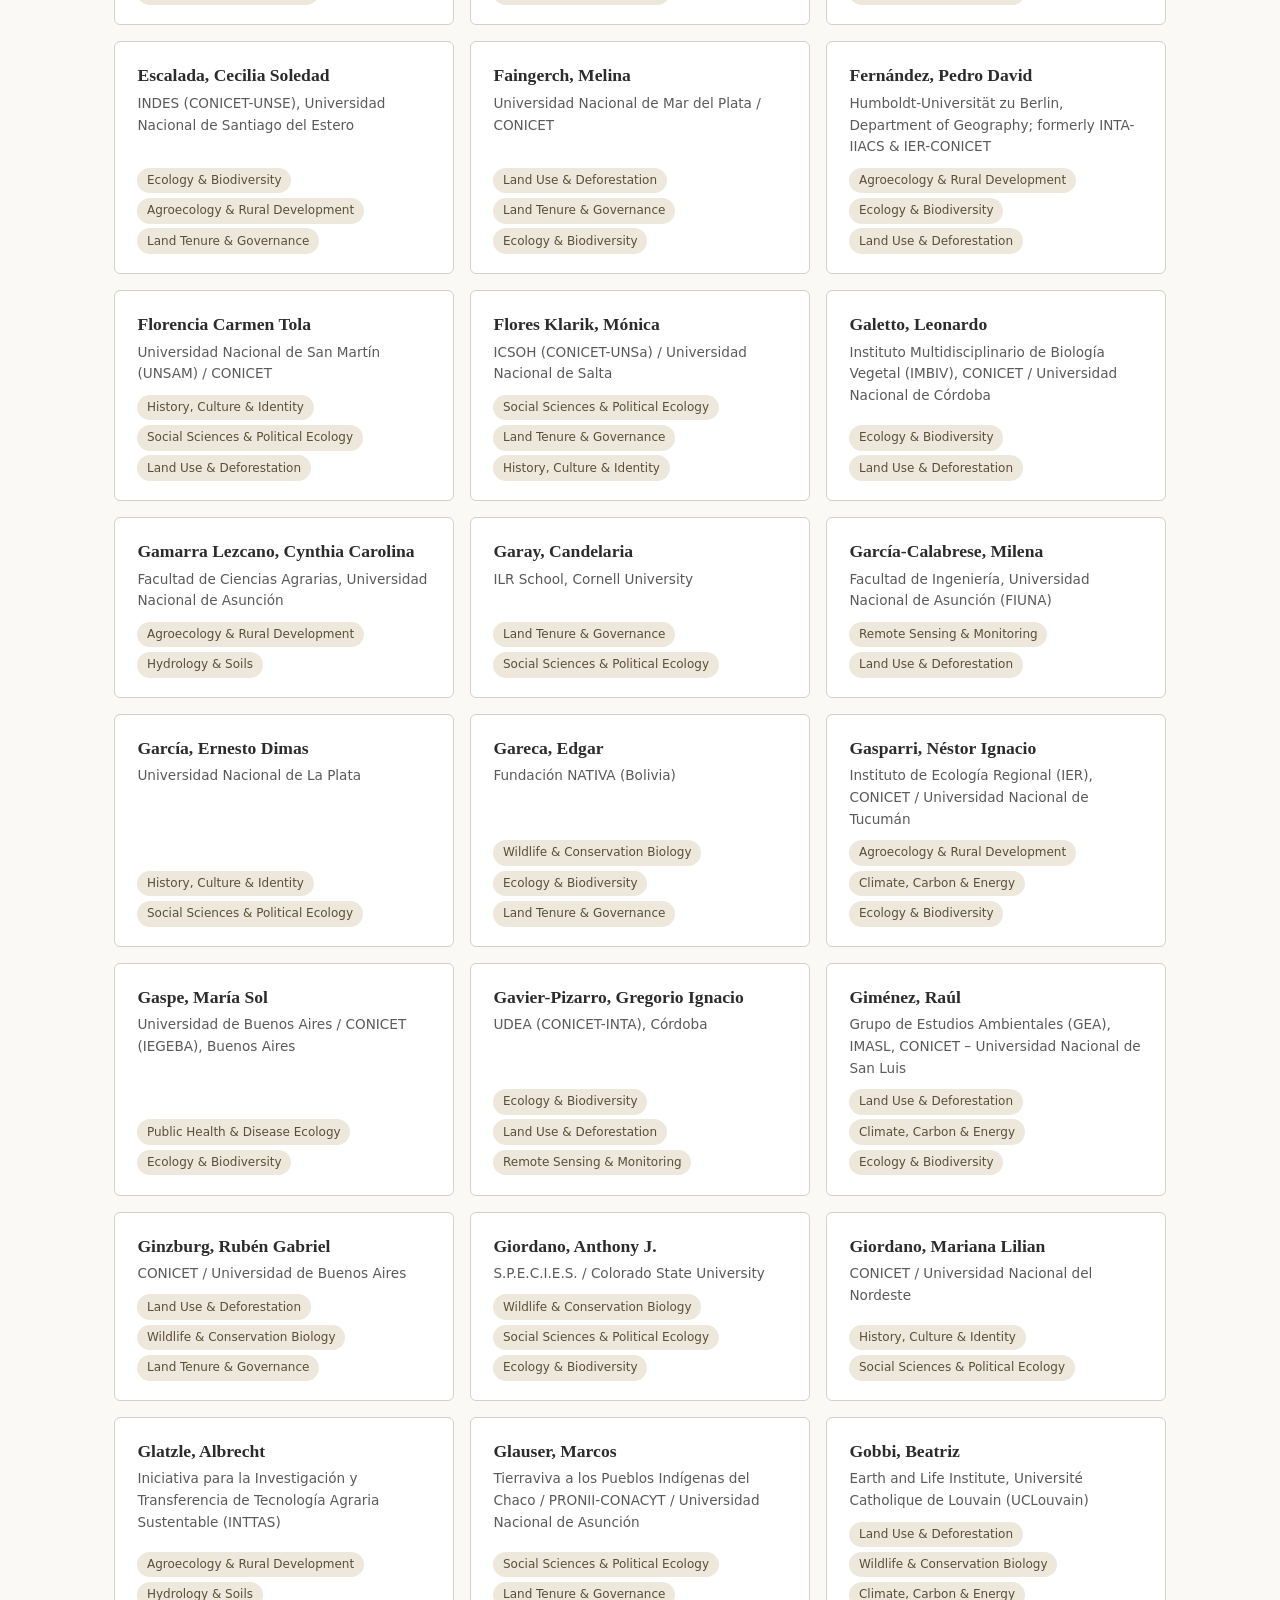
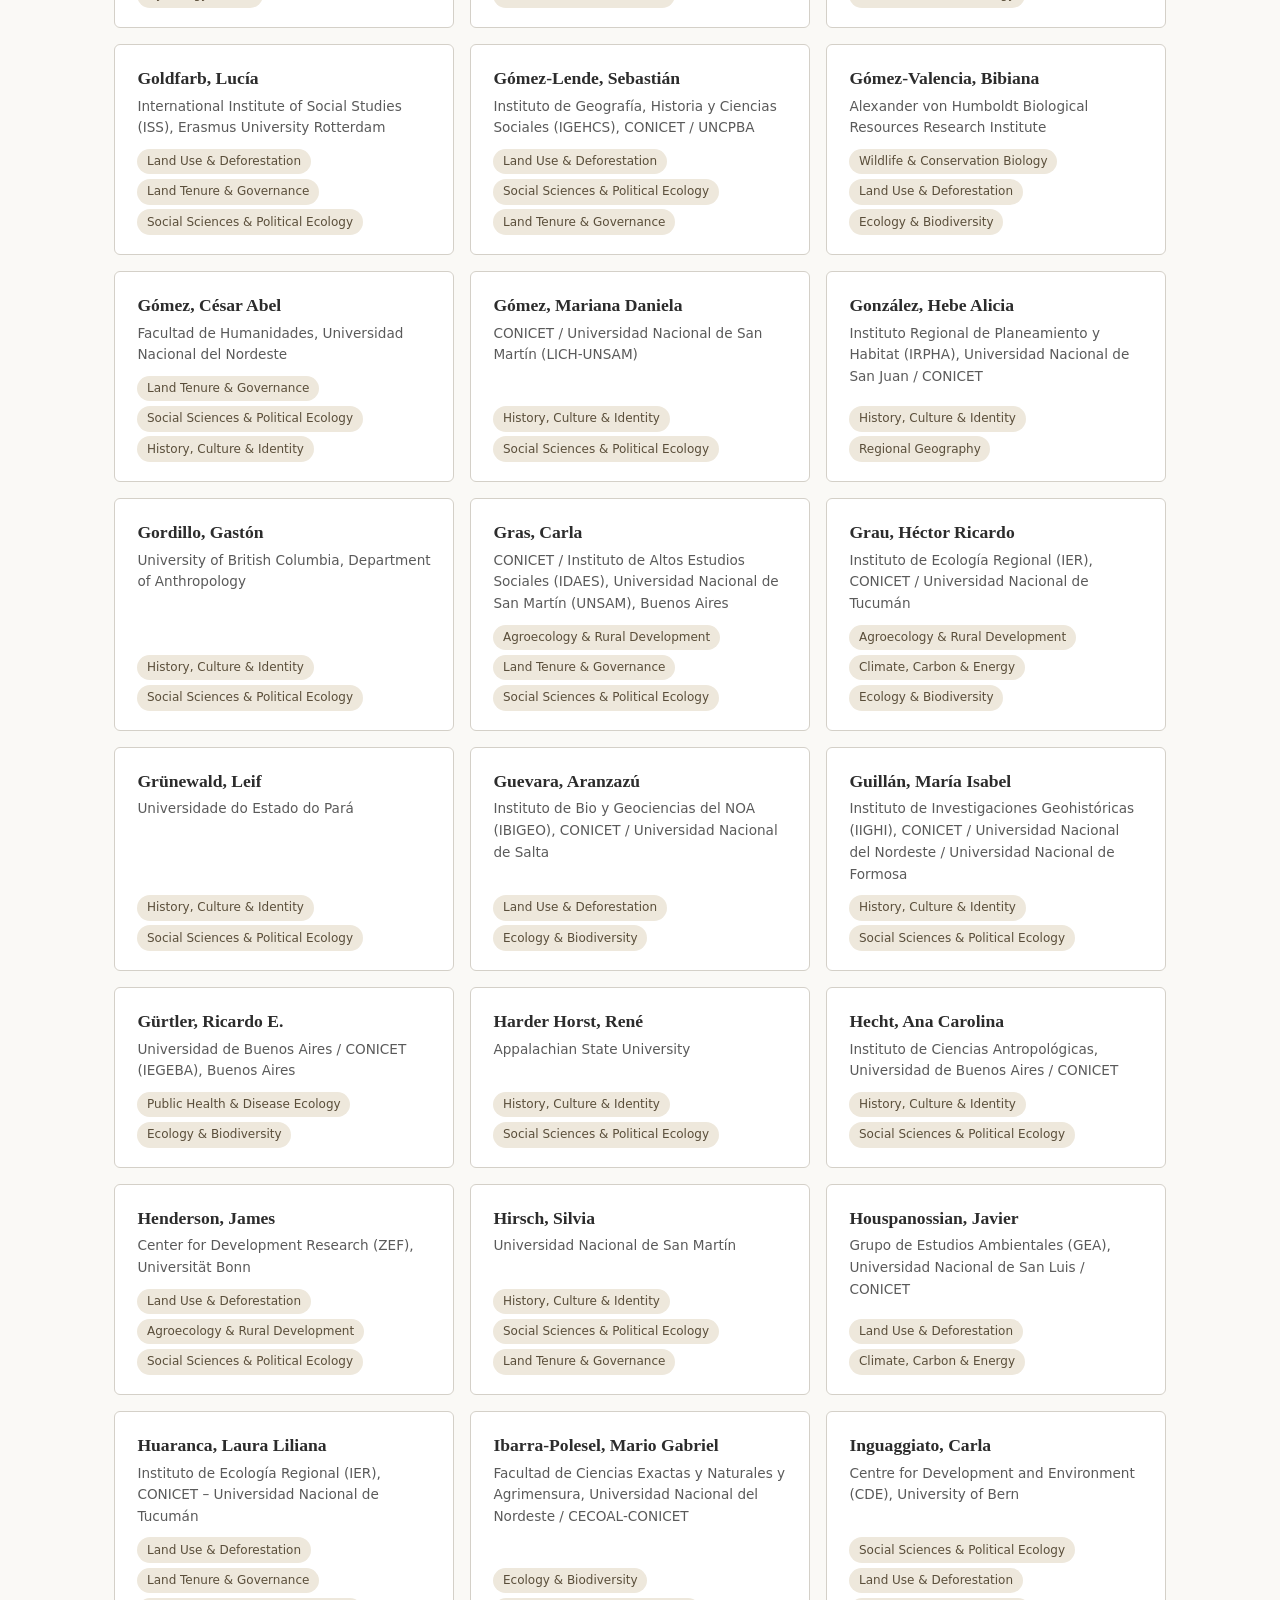
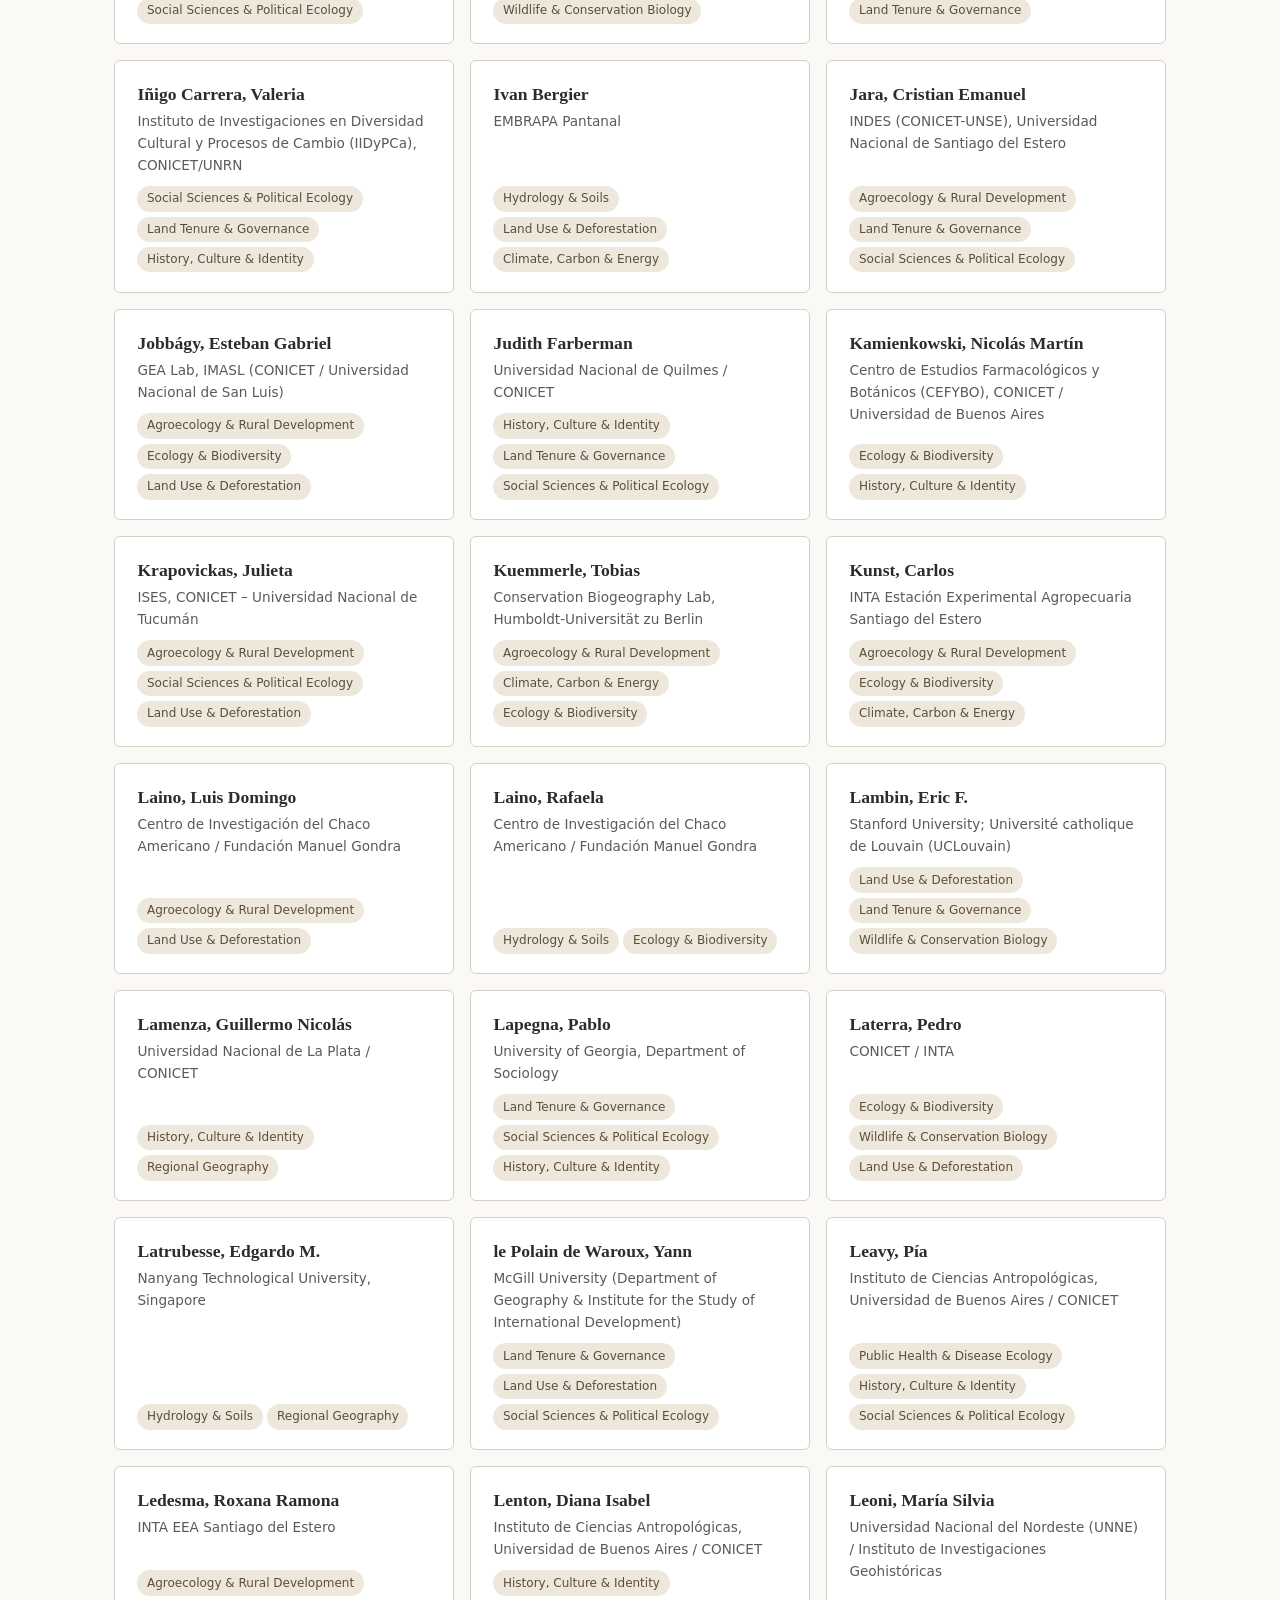
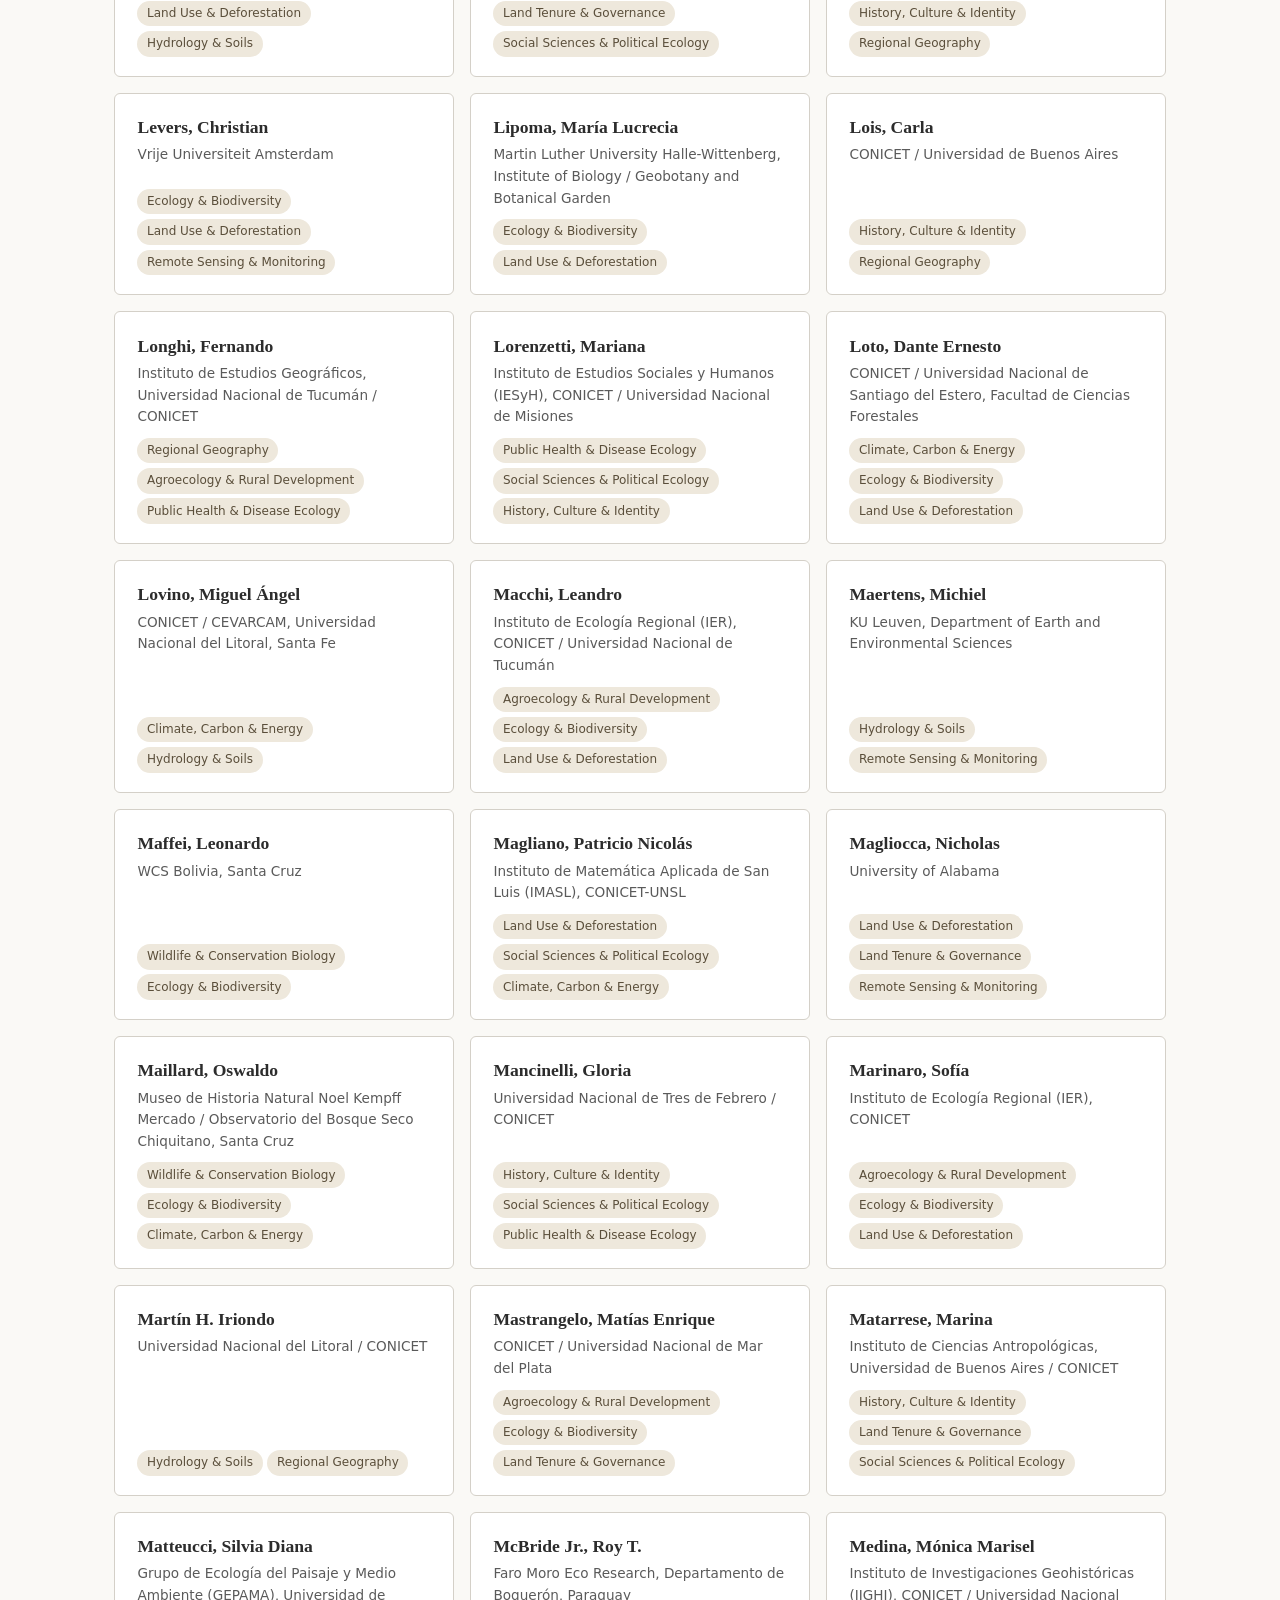
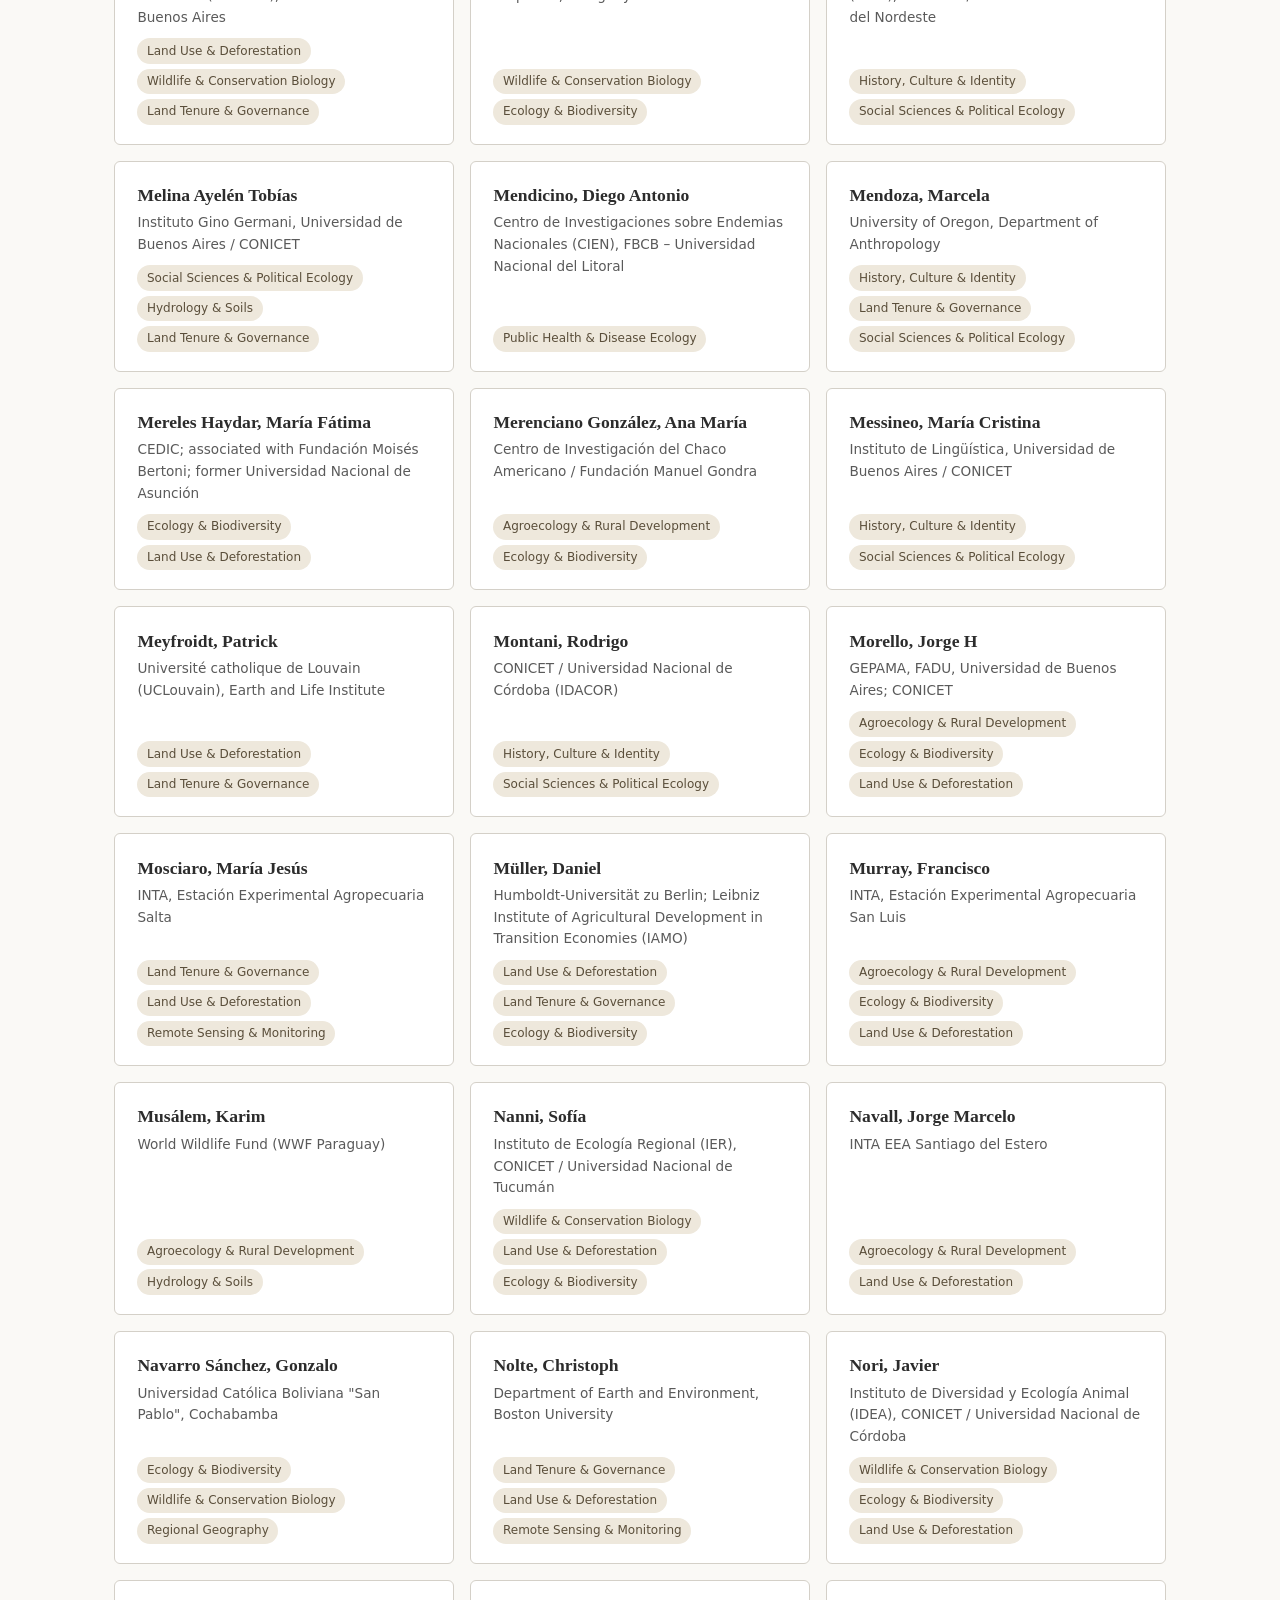
==== commit 192fb8e1: "Map & keyword changes Changed some details about the interface and reorganized keywords" ====
--- a/site/browse.html
+++ b/site/browse.html
@@ -77,9 +77,10 @@
         </label>
       </div>
       <button class="clear-filters" id="clear-filters" data-i18n="browse.clear">Clear filters</button>
+      <button type="button" class="browse-map-toggle" id="browse-map-toggle" aria-controls="browse-map" aria-expanded="true" data-i18n="browse.map_hide">Hide map</button>
     </div>
 
-    <section class="home-map-section browse-map-section">
+    <section class="home-map-section browse-map-section" id="browse-map-section">
       <div id="browse-map"></div>
     </section>
 
@@ -107,6 +108,7 @@
     let currentFilteredResults = [];
     let currentSortedResults = [];
     let currentMapSelectionIds = null;
+    let isBrowseMapVisible = true;
 
     const geoGroupLabels = {
       en: { countries: '── Countries ──', crossborder: '── Cross-border ──', argentina: '── Argentina ──', bolivia: '── Bolivia ──', paraguay: '── Paraguay ──' },
@@ -262,7 +264,13 @@
       currentFilteredResults = results;
       currentSortedResults = sortedResults;
 
-      if (browseMapEl && typeof ChacoHomeMap !== 'undefined') {
+      if (browseMapEl) {
+        browseMapEl.hidden = !isBrowseMapVisible;
+      }
+
+      updateBrowseMapToggle();
+
+      if (isBrowseMapVisible && browseMapEl && typeof ChacoHomeMap !== 'undefined') {
         const mapState = ChacoHomeMap.render(browseMapEl, results, {
           onSelectionChange: (ids) => {
             currentMapSelectionIds = ids;
@@ -270,9 +278,18 @@
           }
         });
         currentMapSelectionIds = mapState.selectedIds;
+      } else if (browseMapEl) {
+        browseMapEl.innerHTML = '';
       }
 
       renderResearcherGrid();
+    }
+
+    function updateBrowseMapToggle() {
+      const toggle = document.getElementById('browse-map-toggle');
+      if (!toggle) return;
+      toggle.setAttribute('aria-expanded', String(isBrowseMapVisible));
+      toggle.textContent = I18n.t(isBrowseMapVisible ? 'browse.map_hide' : 'browse.map_show');
     }
 
     function renderResearcherGrid() {
@@ -353,6 +370,7 @@
         const key = opt.getAttribute('data-i18n');
         if (key) opt.textContent = I18n.t(key);
       });
+      updateBrowseMapToggle();
       renderResults();
     }
 
@@ -513,6 +531,17 @@
       document.getElementById('filter-recent').checked = false;
       renderResults();
     });
+    document.getElementById('browse-map-toggle').addEventListener('click', () => {
+      isBrowseMapVisible = !isBrowseMapVisible;
+      const browseMapEl = document.getElementById('browse-map');
+      if (!isBrowseMapVisible) {
+        if (browseMapEl && typeof ChacoHomeMap !== 'undefined' && typeof ChacoHomeMap.reset === 'function') {
+          ChacoHomeMap.reset(browseMapEl);
+        }
+        currentMapSelectionIds = null;
+      }
+      renderResults();
+    });
 
     initBrowse();
   </script>
--- a/site/css/style.css
+++ b/site/css/style.css
@@ -273,6 +273,20 @@
   margin-top: 0.75rem;
 }
 
+.browse-map-toggle {
+  font-size: 0.85rem;
+  cursor: pointer;
+  background: none;
+  border: none;
+  color: var(--color-accent);
+  padding: 0.5rem 0;
+  align-self: flex-end;
+}
+
+.browse-map-toggle:hover {
+  text-decoration: underline;
+}
+
 .home-map-header {
   display: flex;
   justify-content: space-between;
@@ -635,6 +649,25 @@
   font-size: 0.72rem;
 }
 
+.tag-keyword[hidden] {
+  display: none;
+}
+
+.keyword-toggle {
+  display: inline-block;
+  margin-top: 0.45rem;
+  border: none;
+  background: transparent;
+  color: var(--color-accent);
+  cursor: pointer;
+  padding: 0;
+  font-size: 0.82rem;
+}
+
+.keyword-toggle:hover {
+  text-decoration: underline;
+}
+
 /* ===== Profile page ===== */
 
 .profile-back {
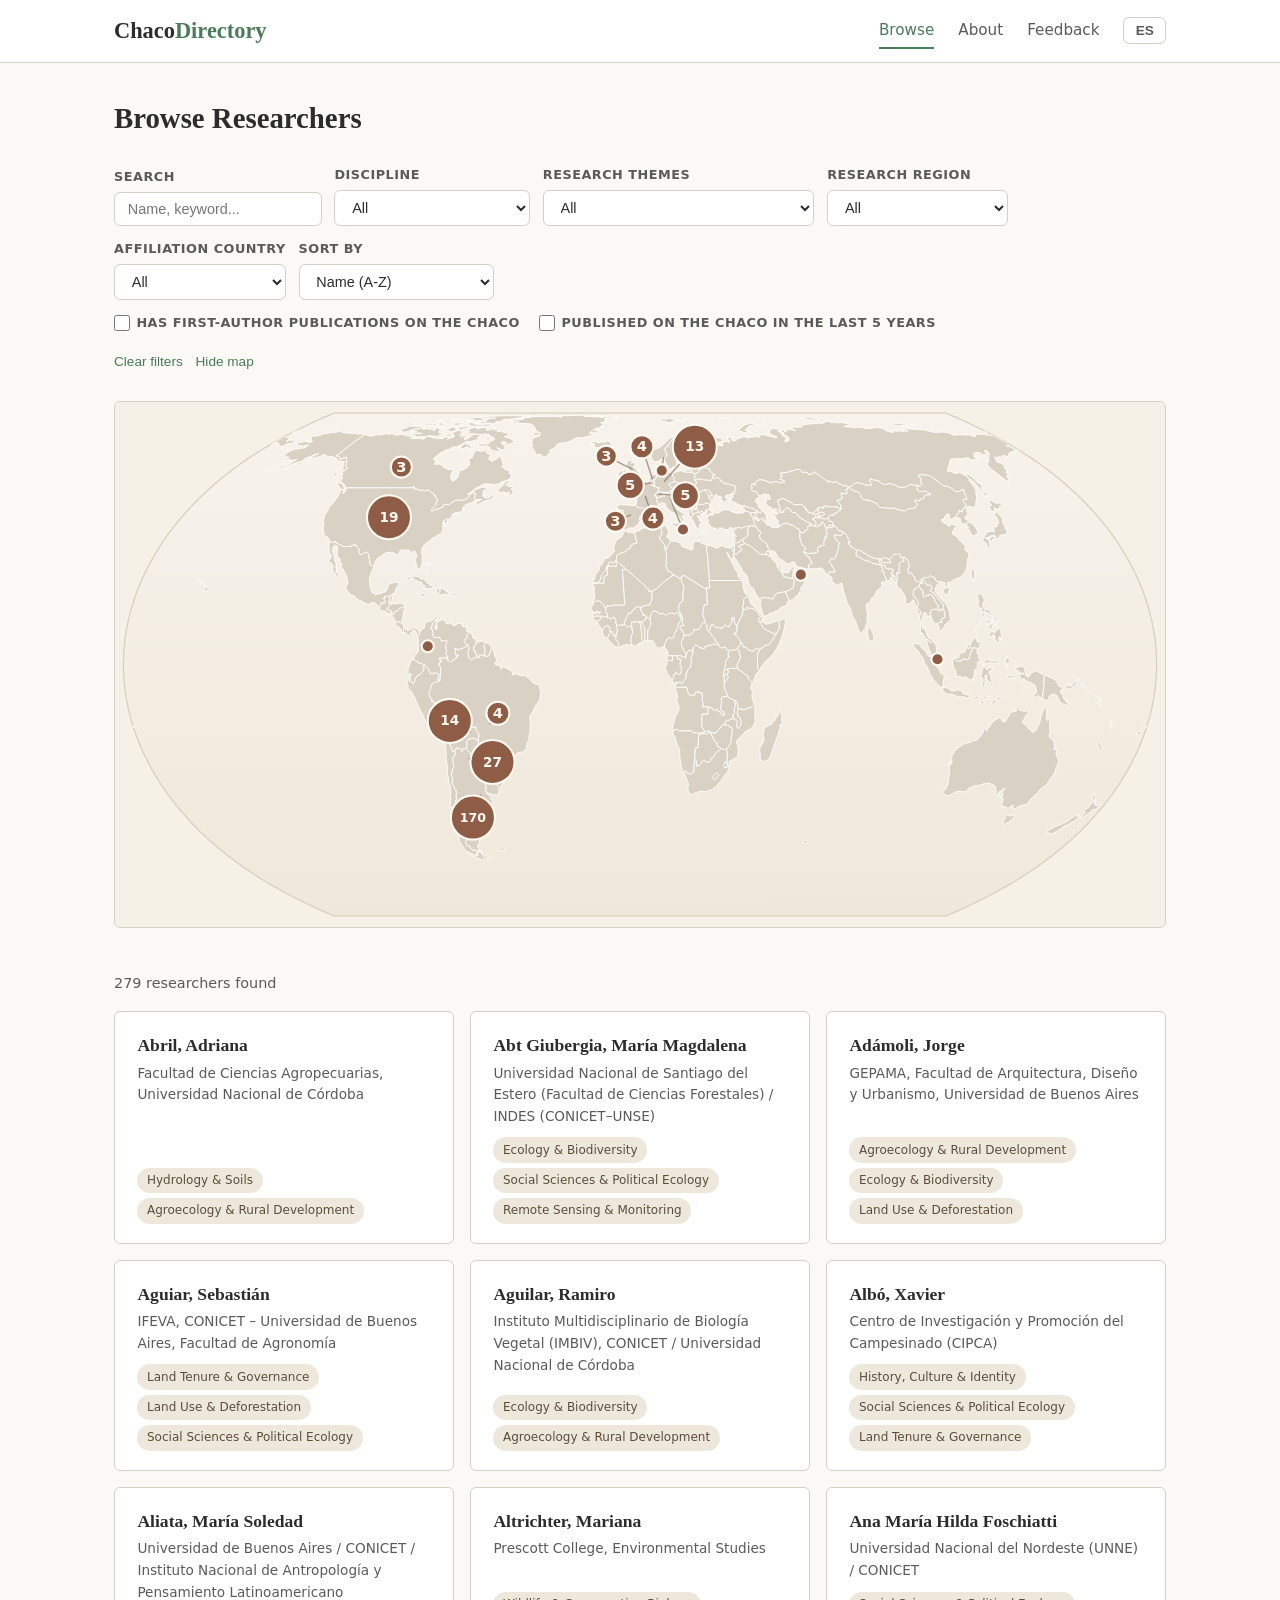
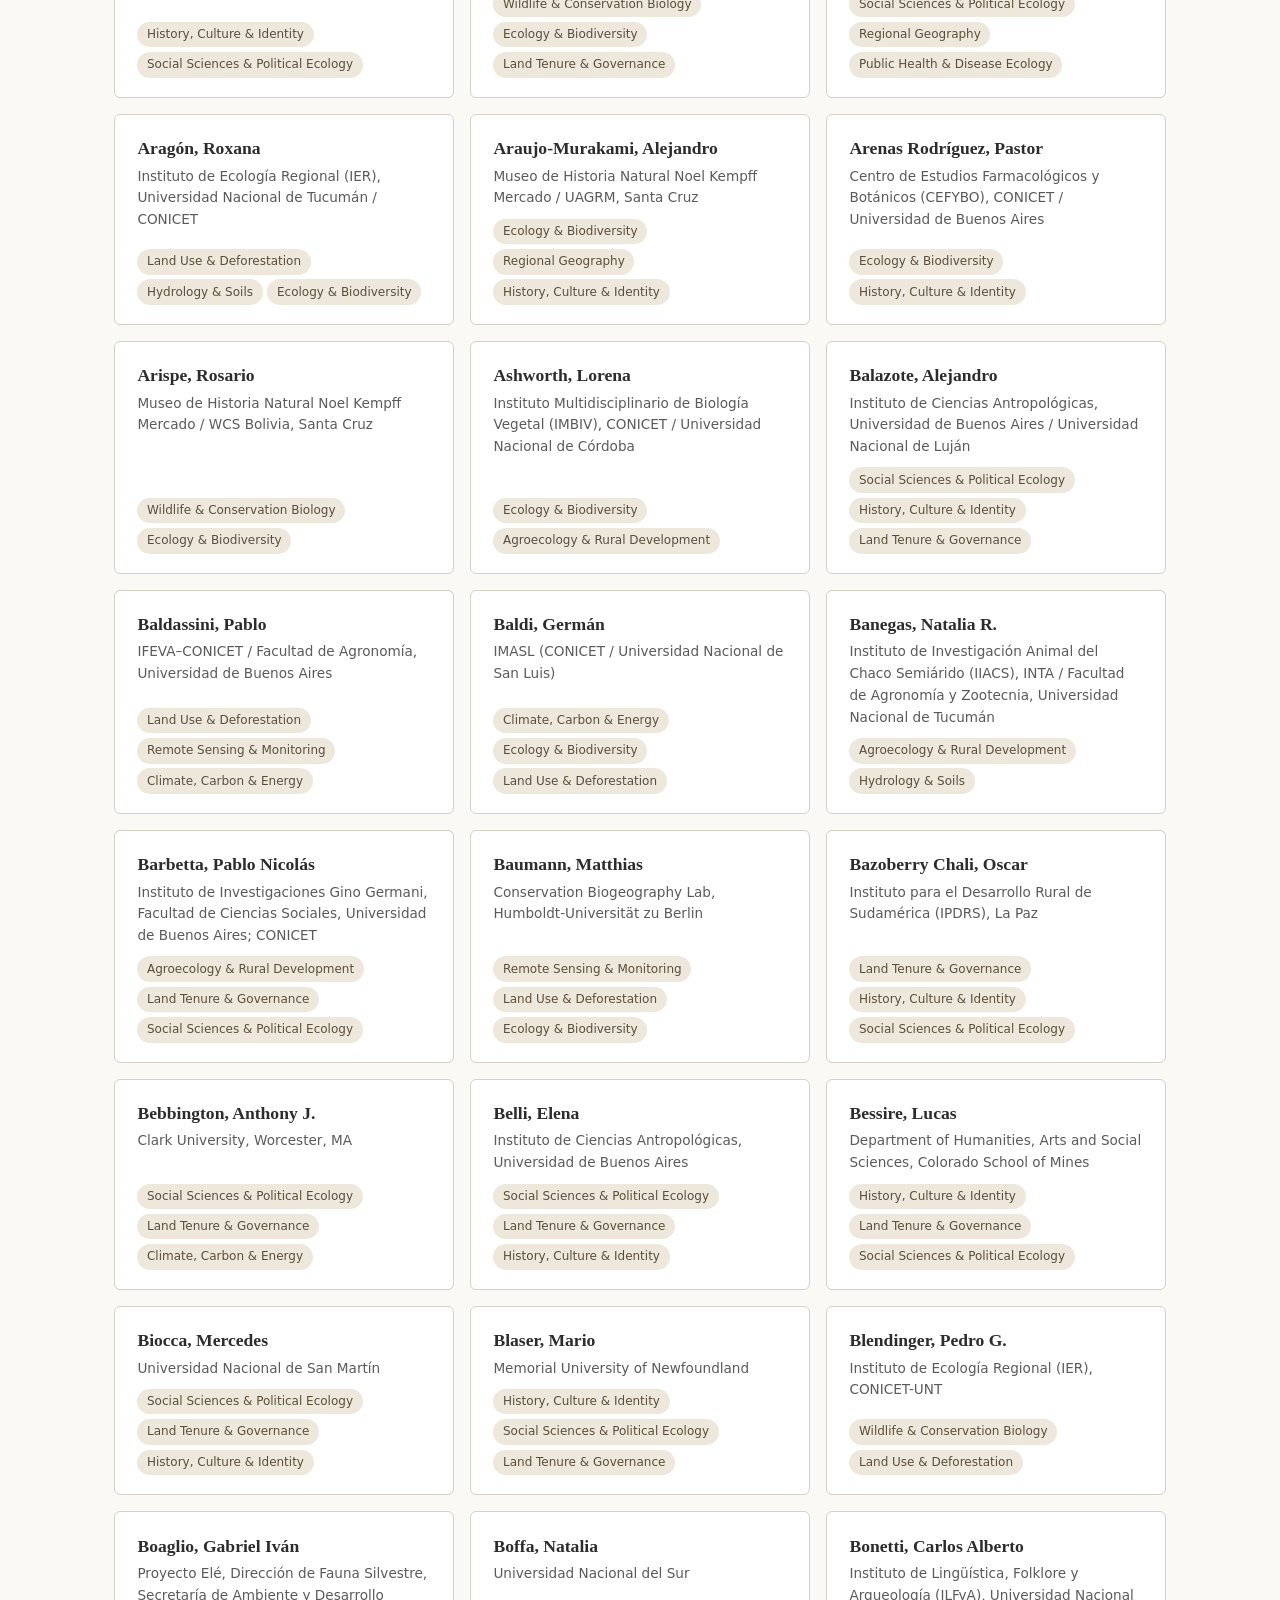
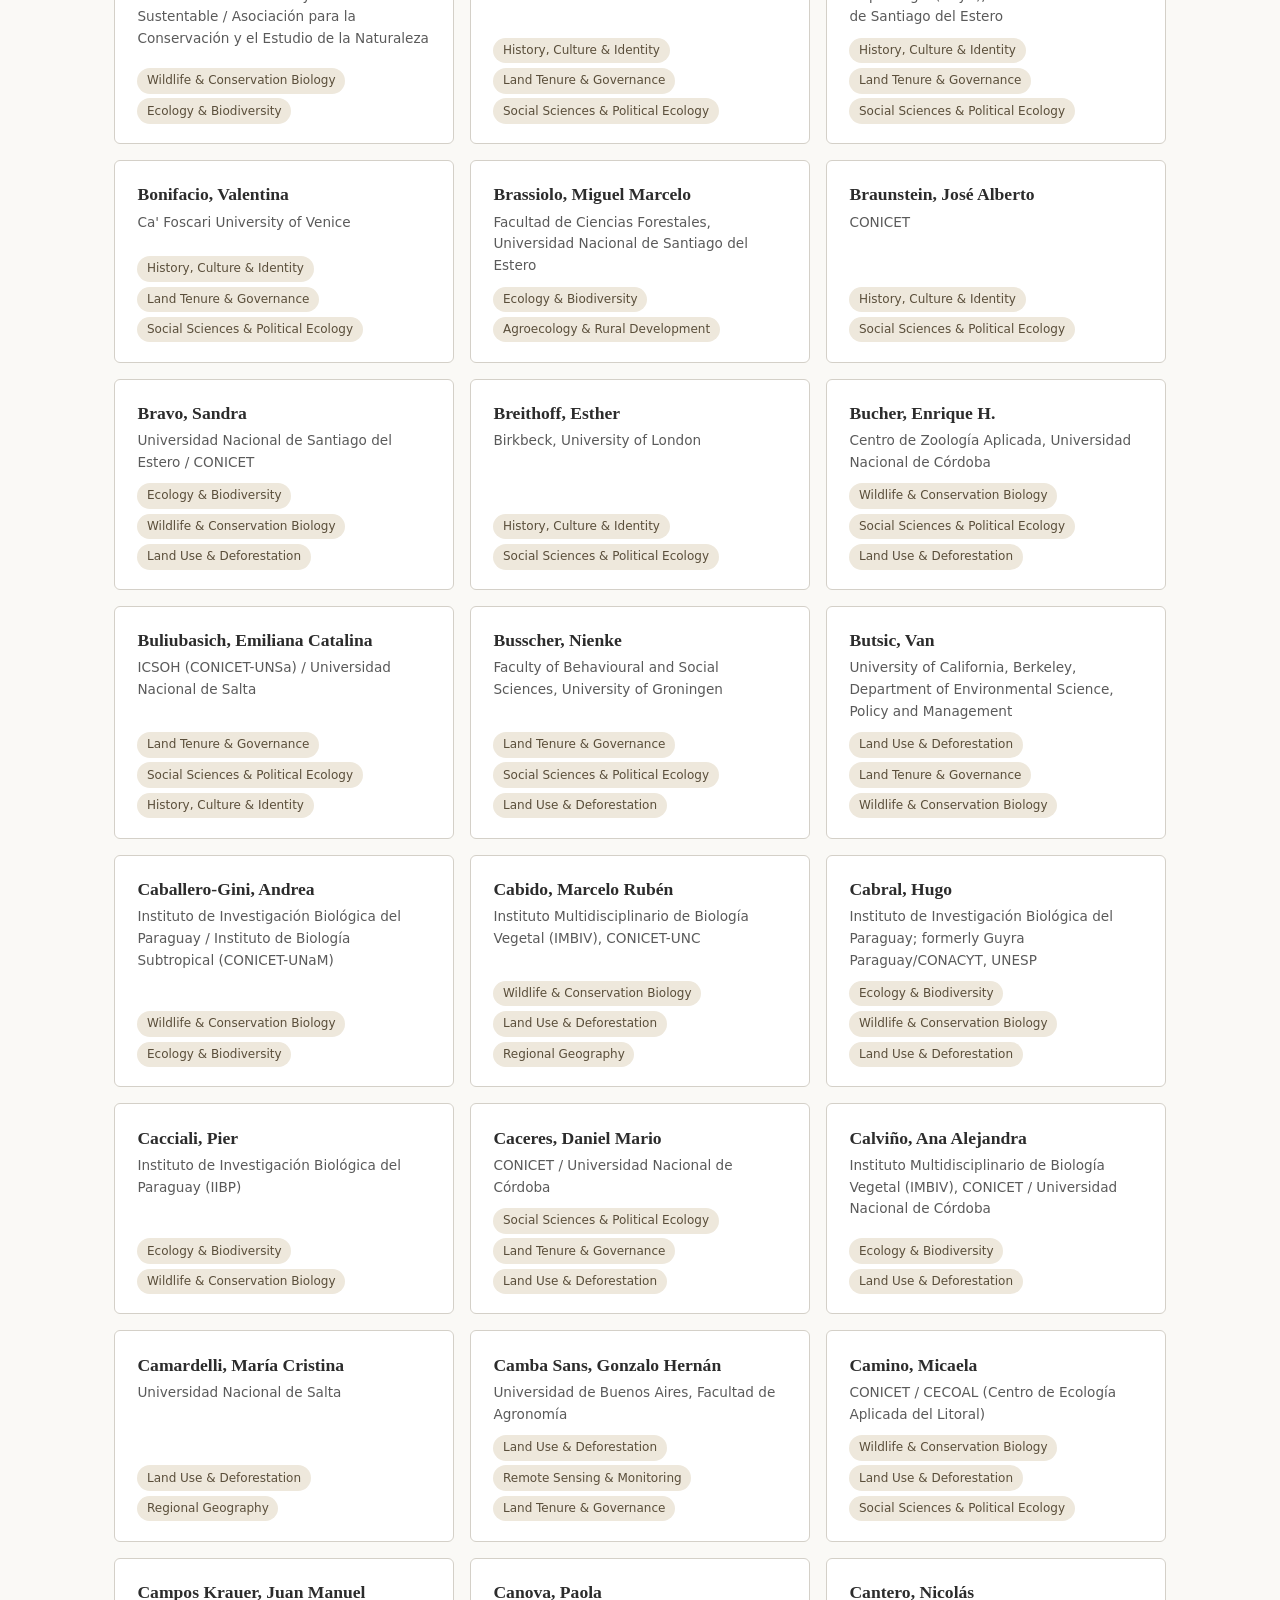
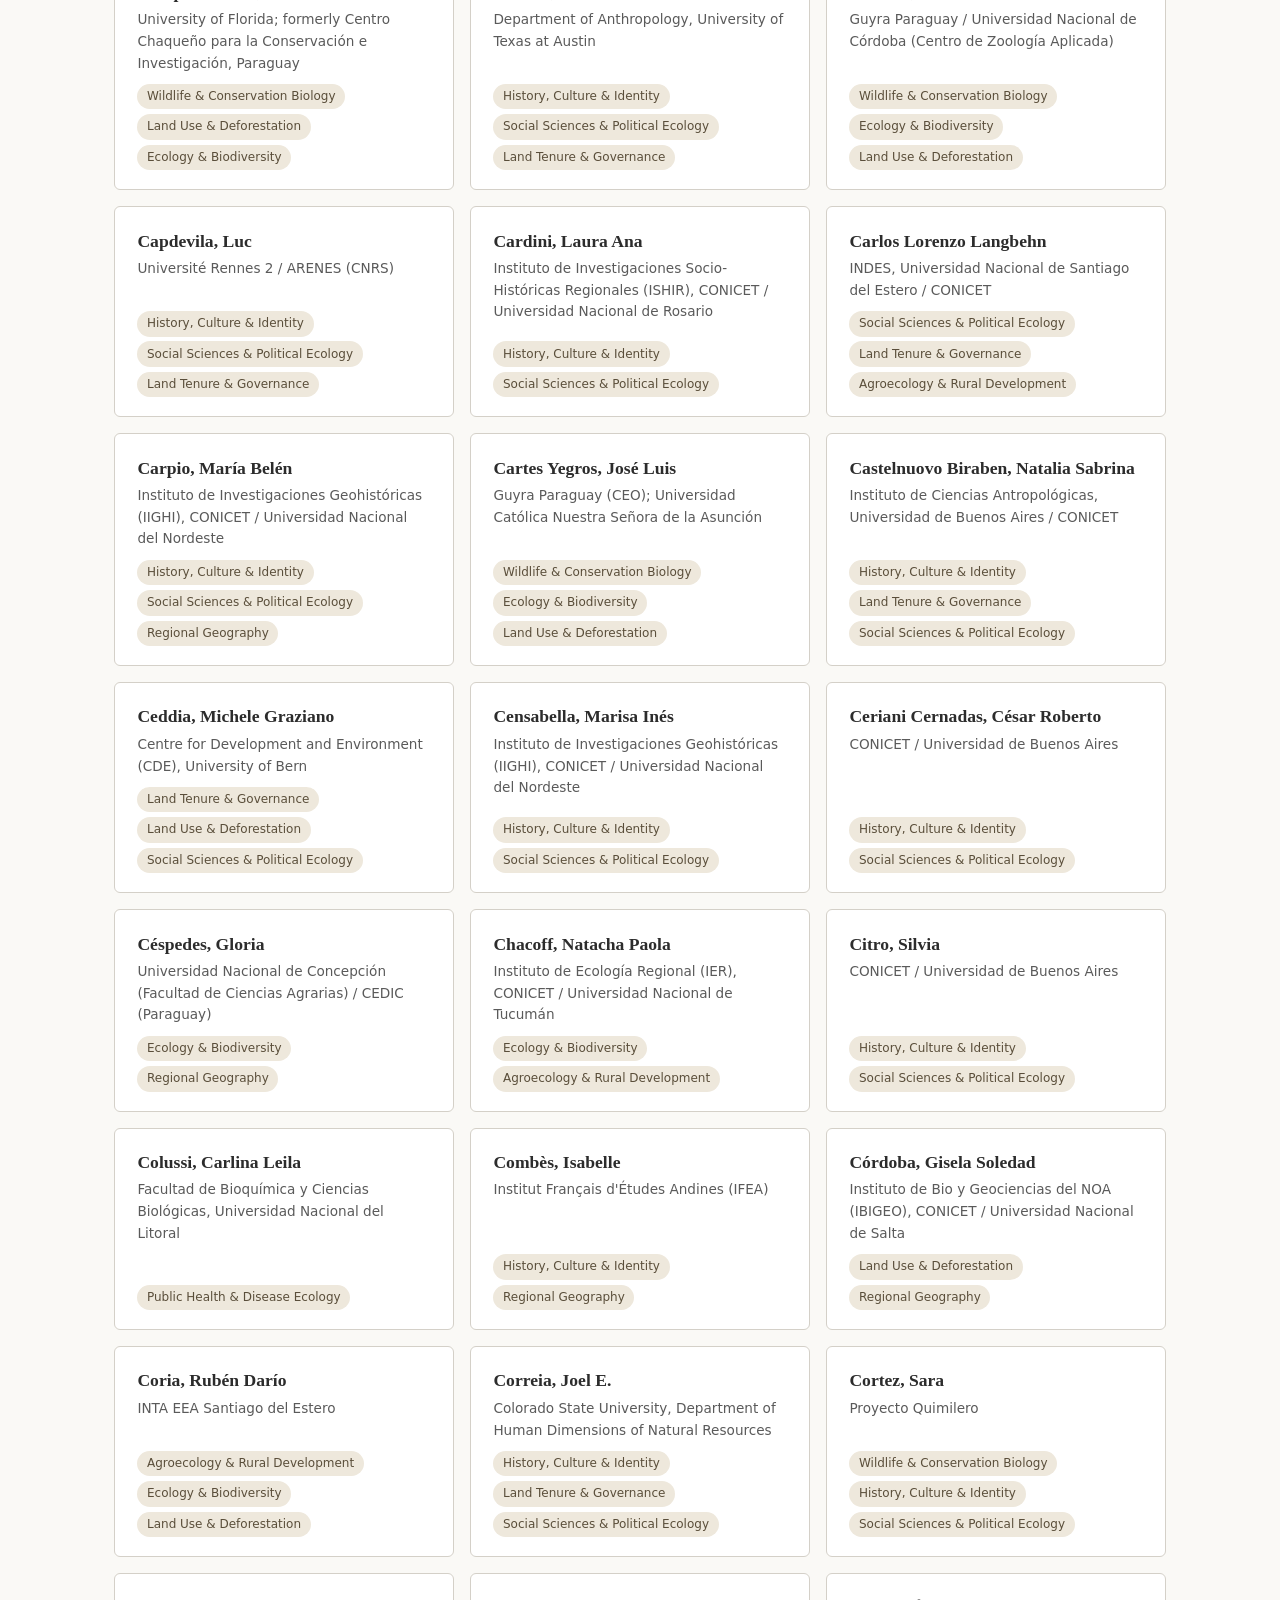
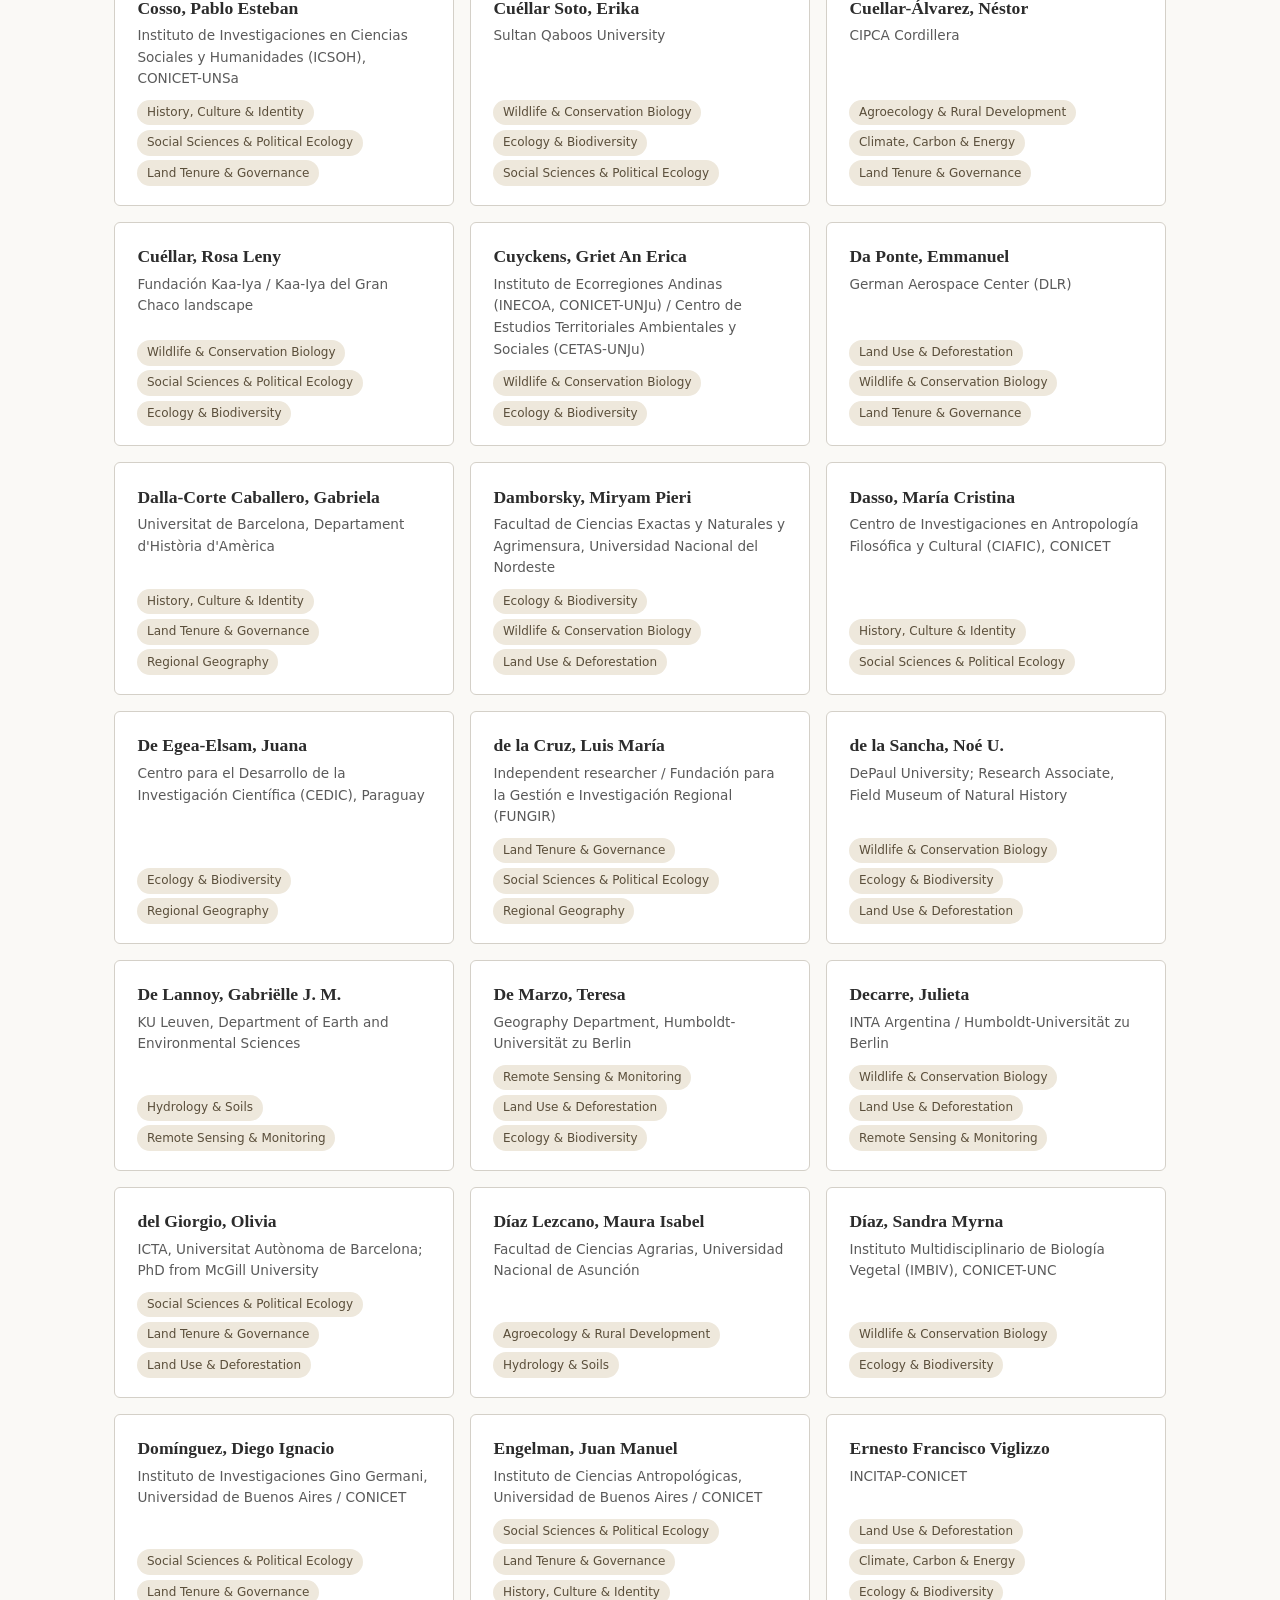
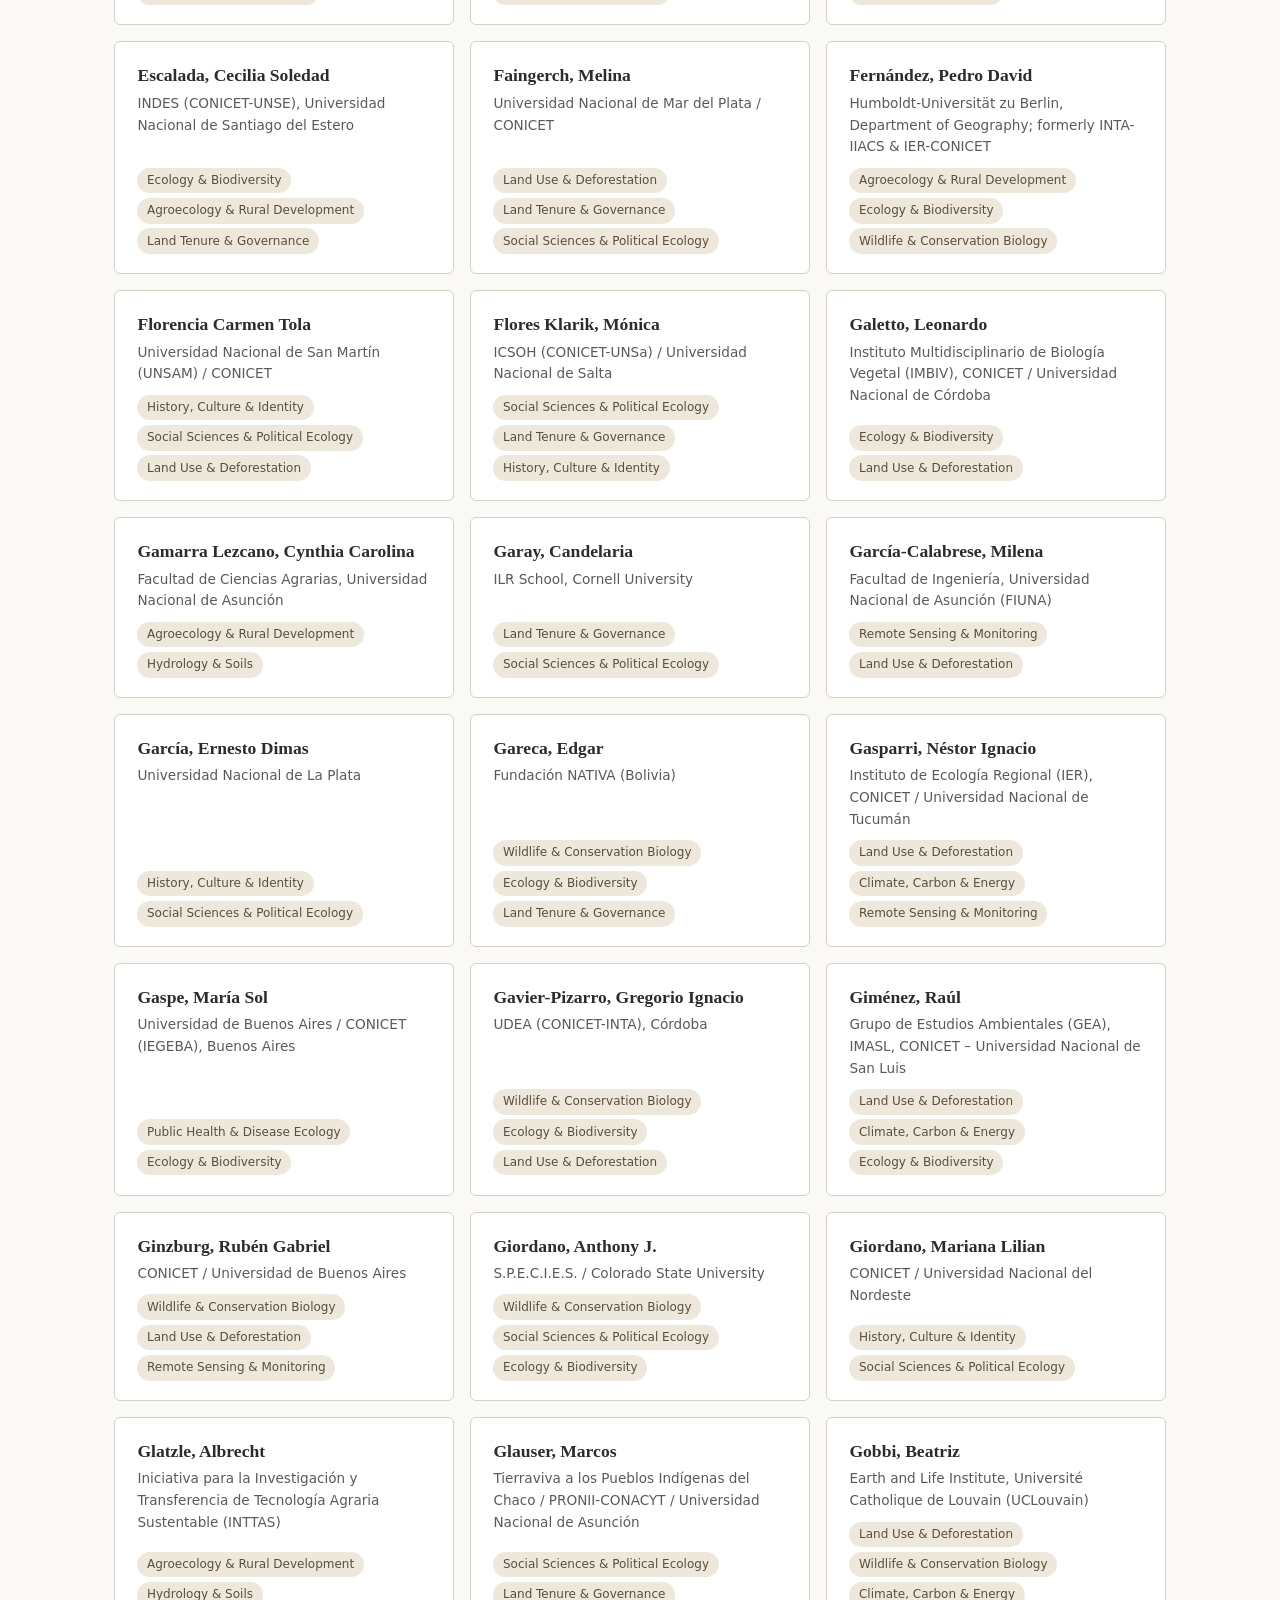
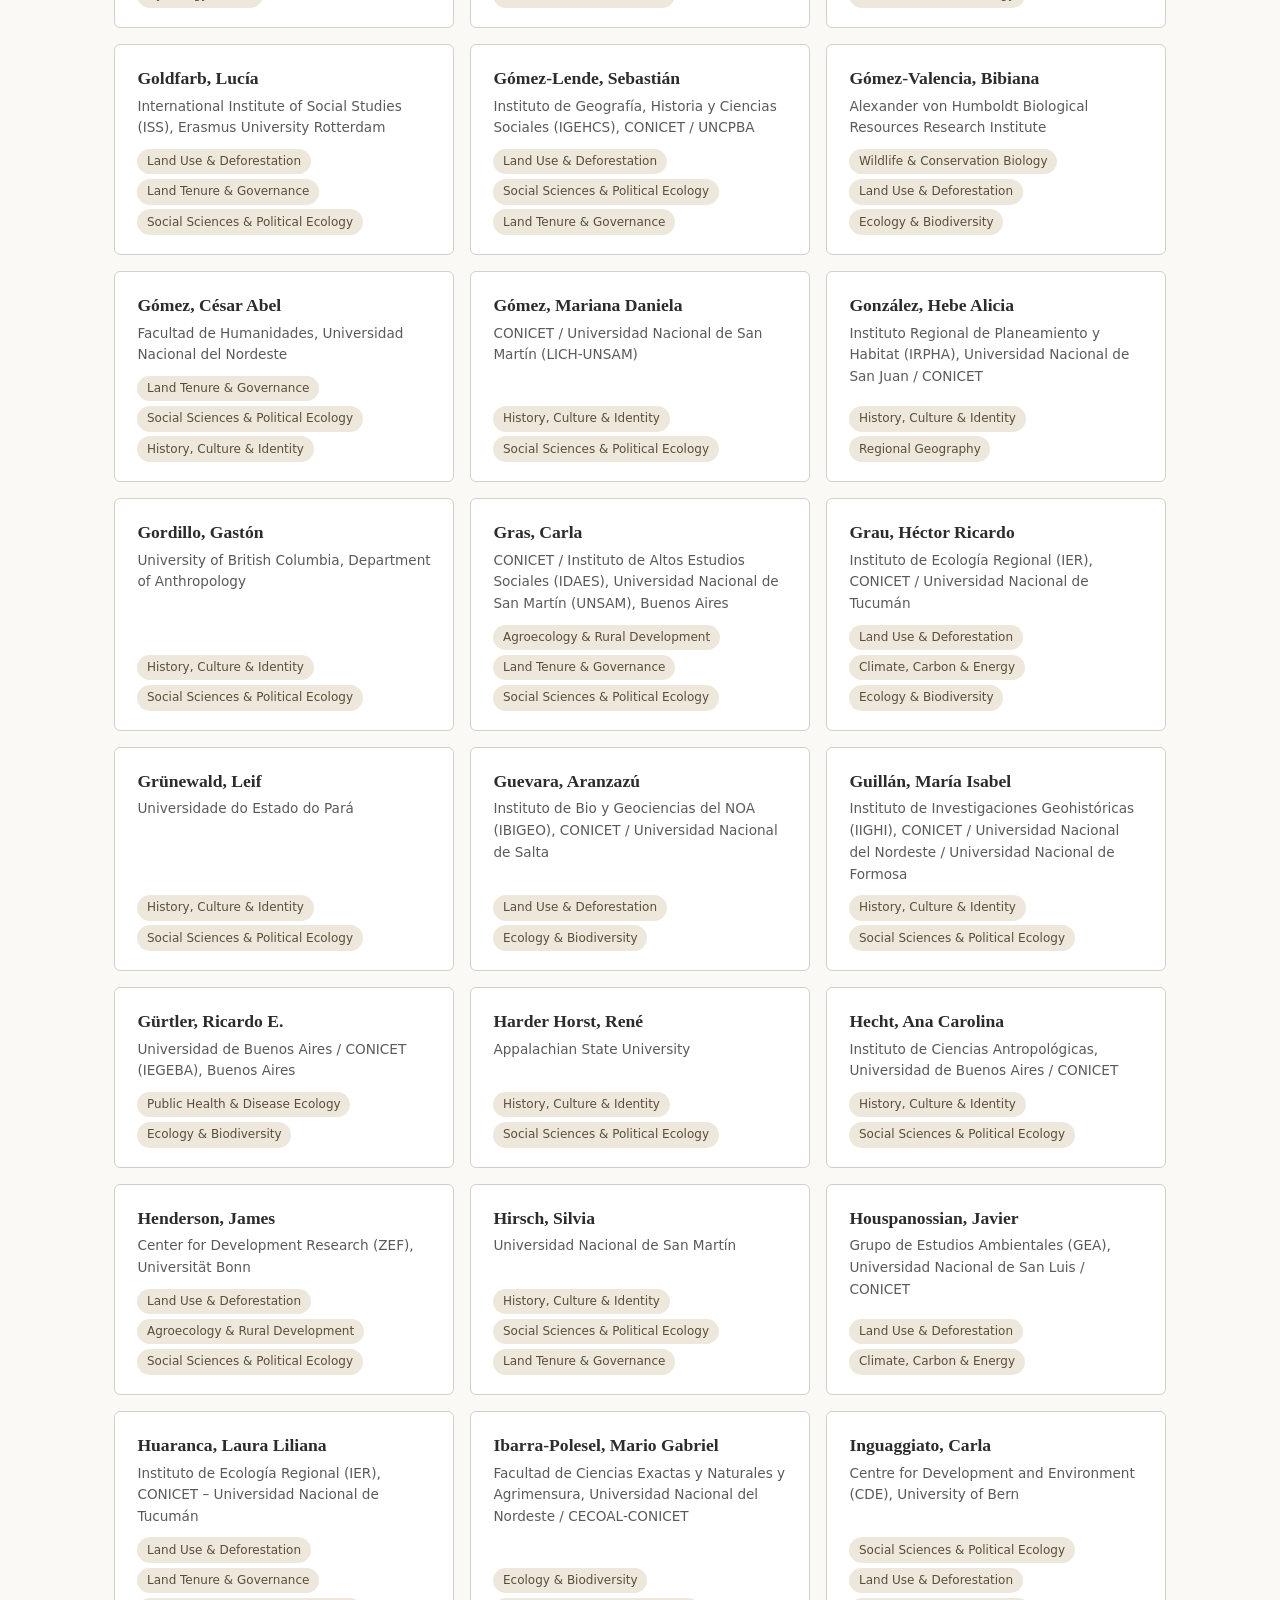
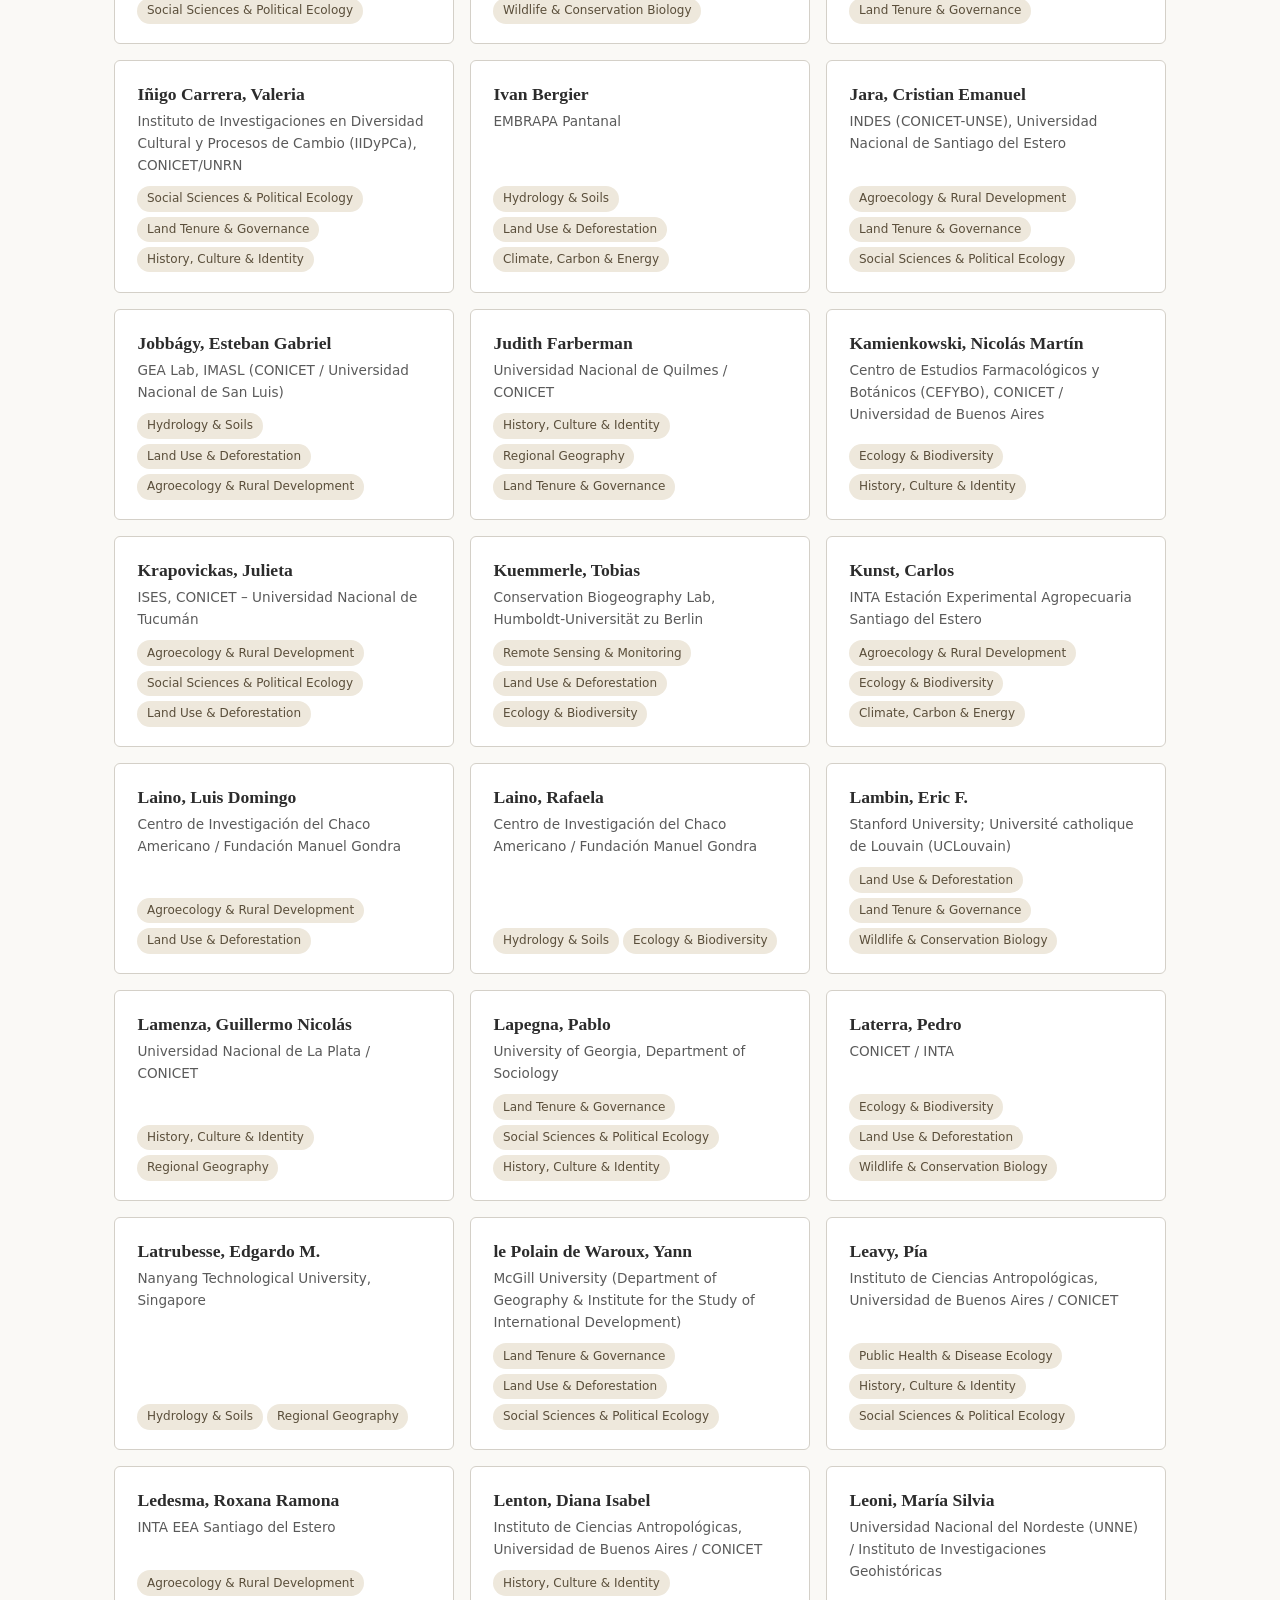
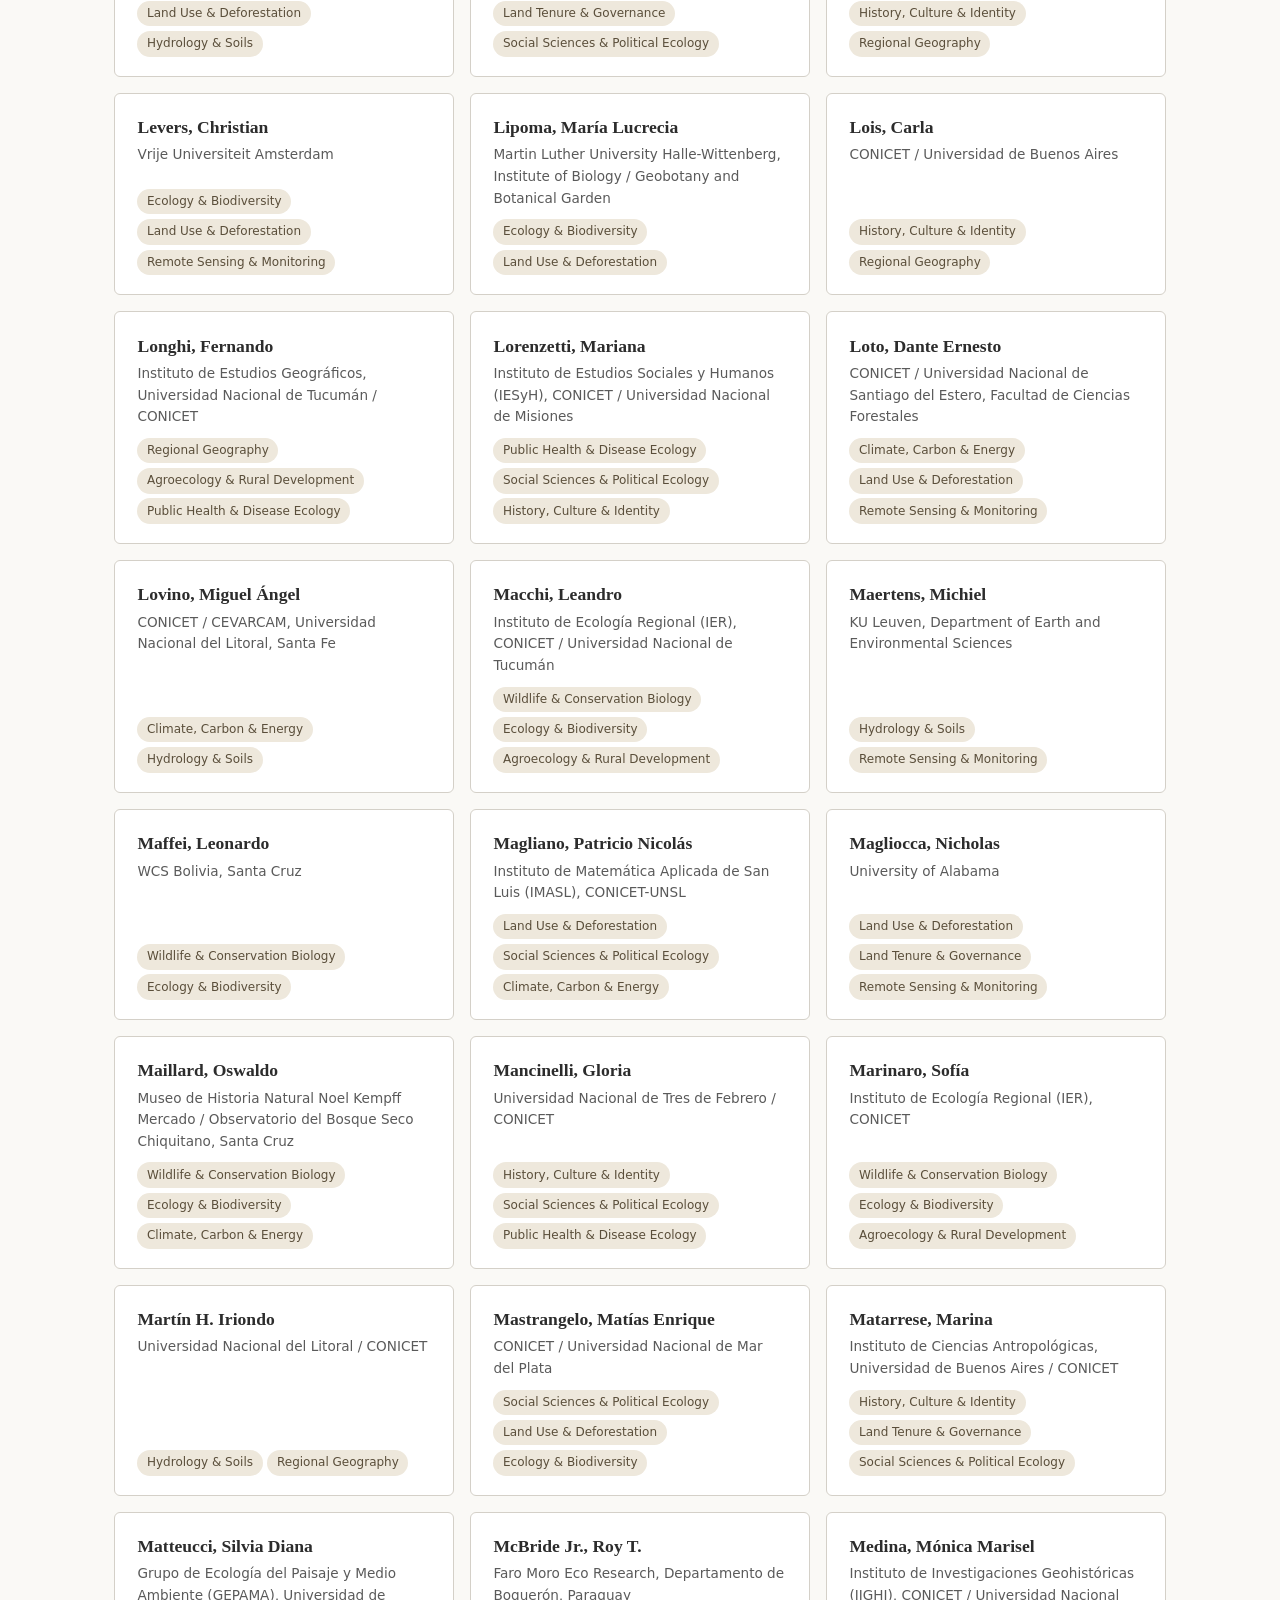
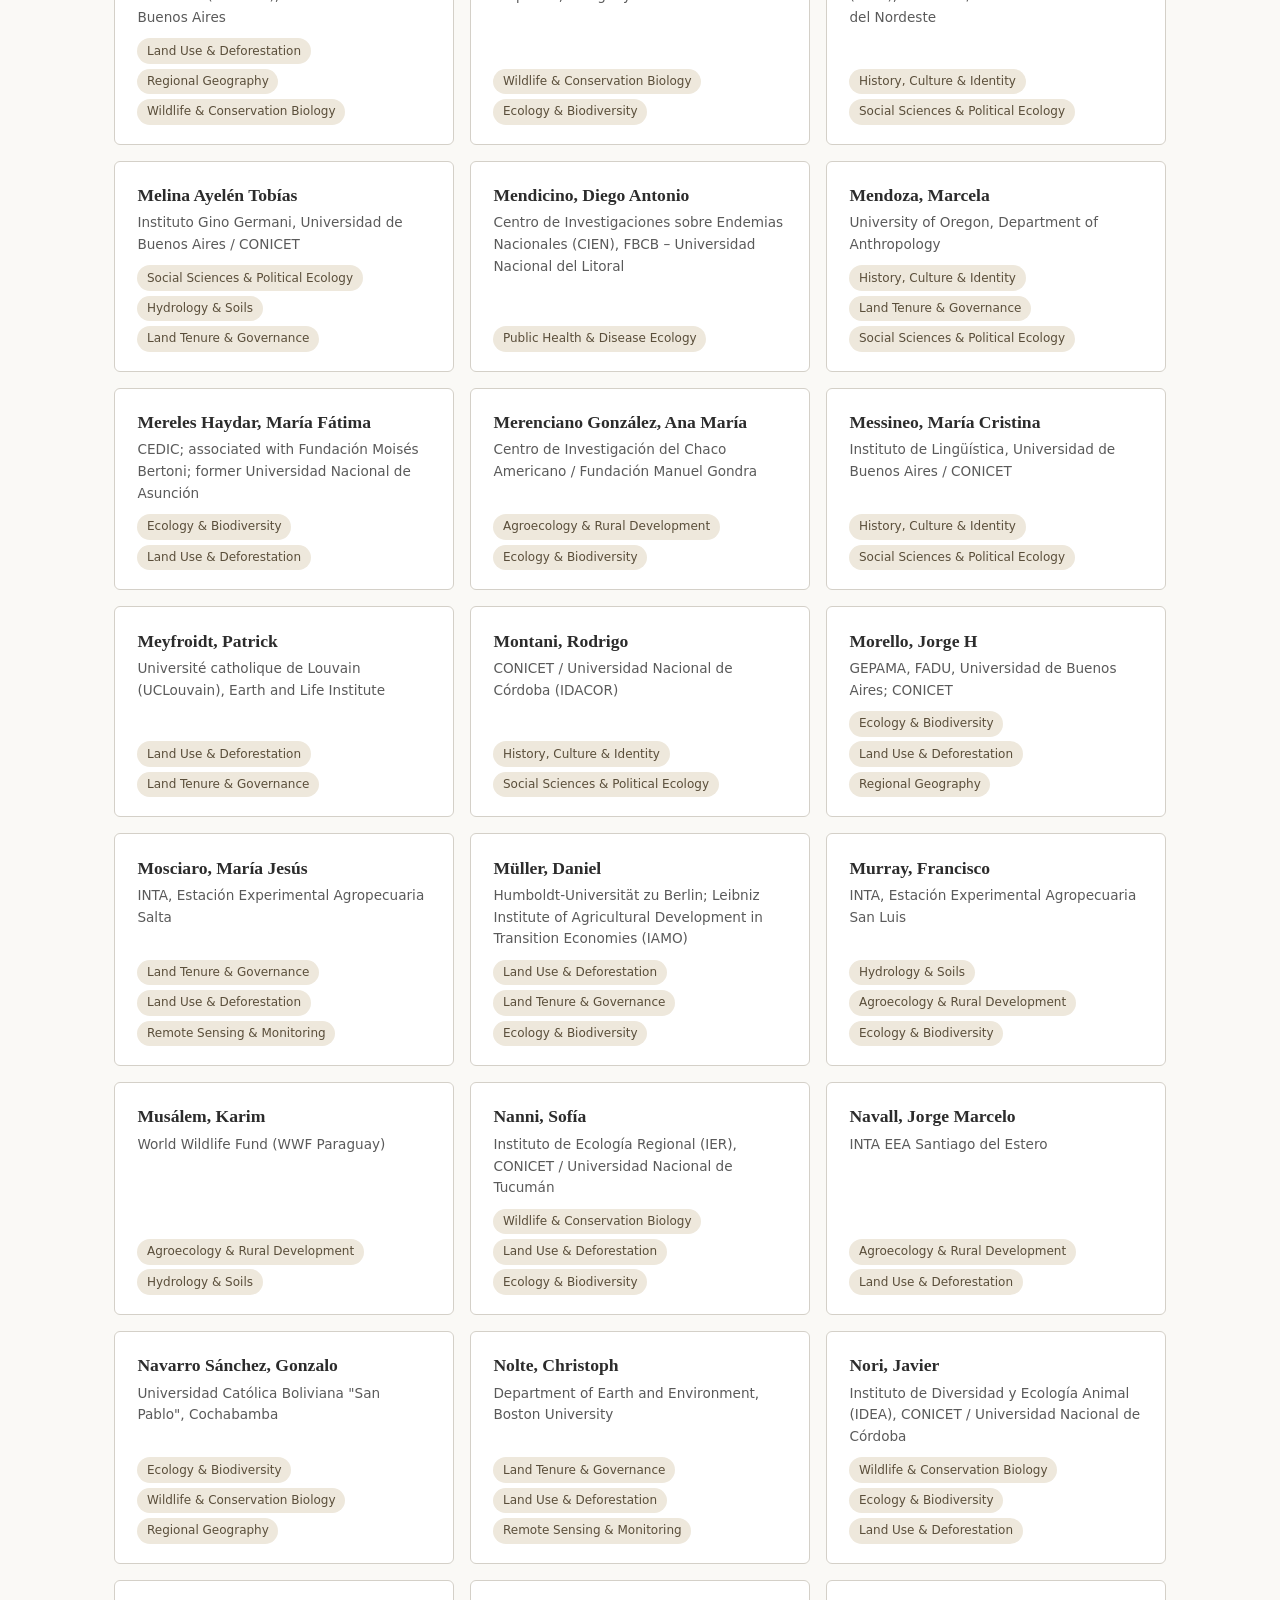
==== commit a3db1891: "Theme and Region audit Reviewed themes and research regions" ====
--- a/site/browse.html
+++ b/site/browse.html
@@ -144,11 +144,11 @@
       const geoSelect = document.getElementById('filter-geo');
       const gl = geoGroupLabels[I18n.getLang()] || geoGroupLabels.en;
       const geoGroups = [
-        { label: gl.countries, items: ['Argentina', 'Bolivia', 'Brazil', 'Paraguay'] },
-        { label: gl.crossborder, items: ['Gran Chaco', 'Dry Chaco', 'Humid Chaco', 'Central Chaco', 'Pilcomayo'] },
-        { label: gl.argentina, items: ['Argentine Chaco', 'Argentine Dry Chaco', 'Semi-arid Chaco', 'Chaco province', 'Chaco Salteño', 'Chaco Serrano', 'Córdoba', 'Formosa', 'Jujuy', 'Salta', 'San Luis', 'Santiago del Estero', 'Tucumán'] },
-        { label: gl.bolivia, items: ['Bolivian Chaco', 'Kaa-Iya del Gran Chaco'] },
-        { label: gl.paraguay, items: ['Paraguayan Dry Chaco', 'Alto Paraguay', 'Boquerón', 'Presidente Hayes'] },
+        { label: gl.countries, items: ['Argentina', 'Bolivia', 'Paraguay'] },
+        { label: gl.crossborder, items: ['Dry Chaco', 'Humid Chaco', 'Pilcomayo'] },
+        { label: gl.argentina, items: ['Argentine Chaco', 'Chaco province', 'Chaco Serrano', 'Córdoba', 'Formosa', 'Jujuy', 'Salta', 'San Luis', 'Santiago del Estero', 'Tucumán'] },
+        { label: gl.bolivia, items: ['Bolivian Chaco', 'Chuquisaca', 'Santa Cruz', 'Tarija'] },
+        { label: gl.paraguay, items: ['Paraguayan Chaco', 'Alto Paraguay', 'Boquerón', 'Presidente Hayes'] },
       ];
       geoGroups.forEach(group => {
         const sep = document.createElement('option');
